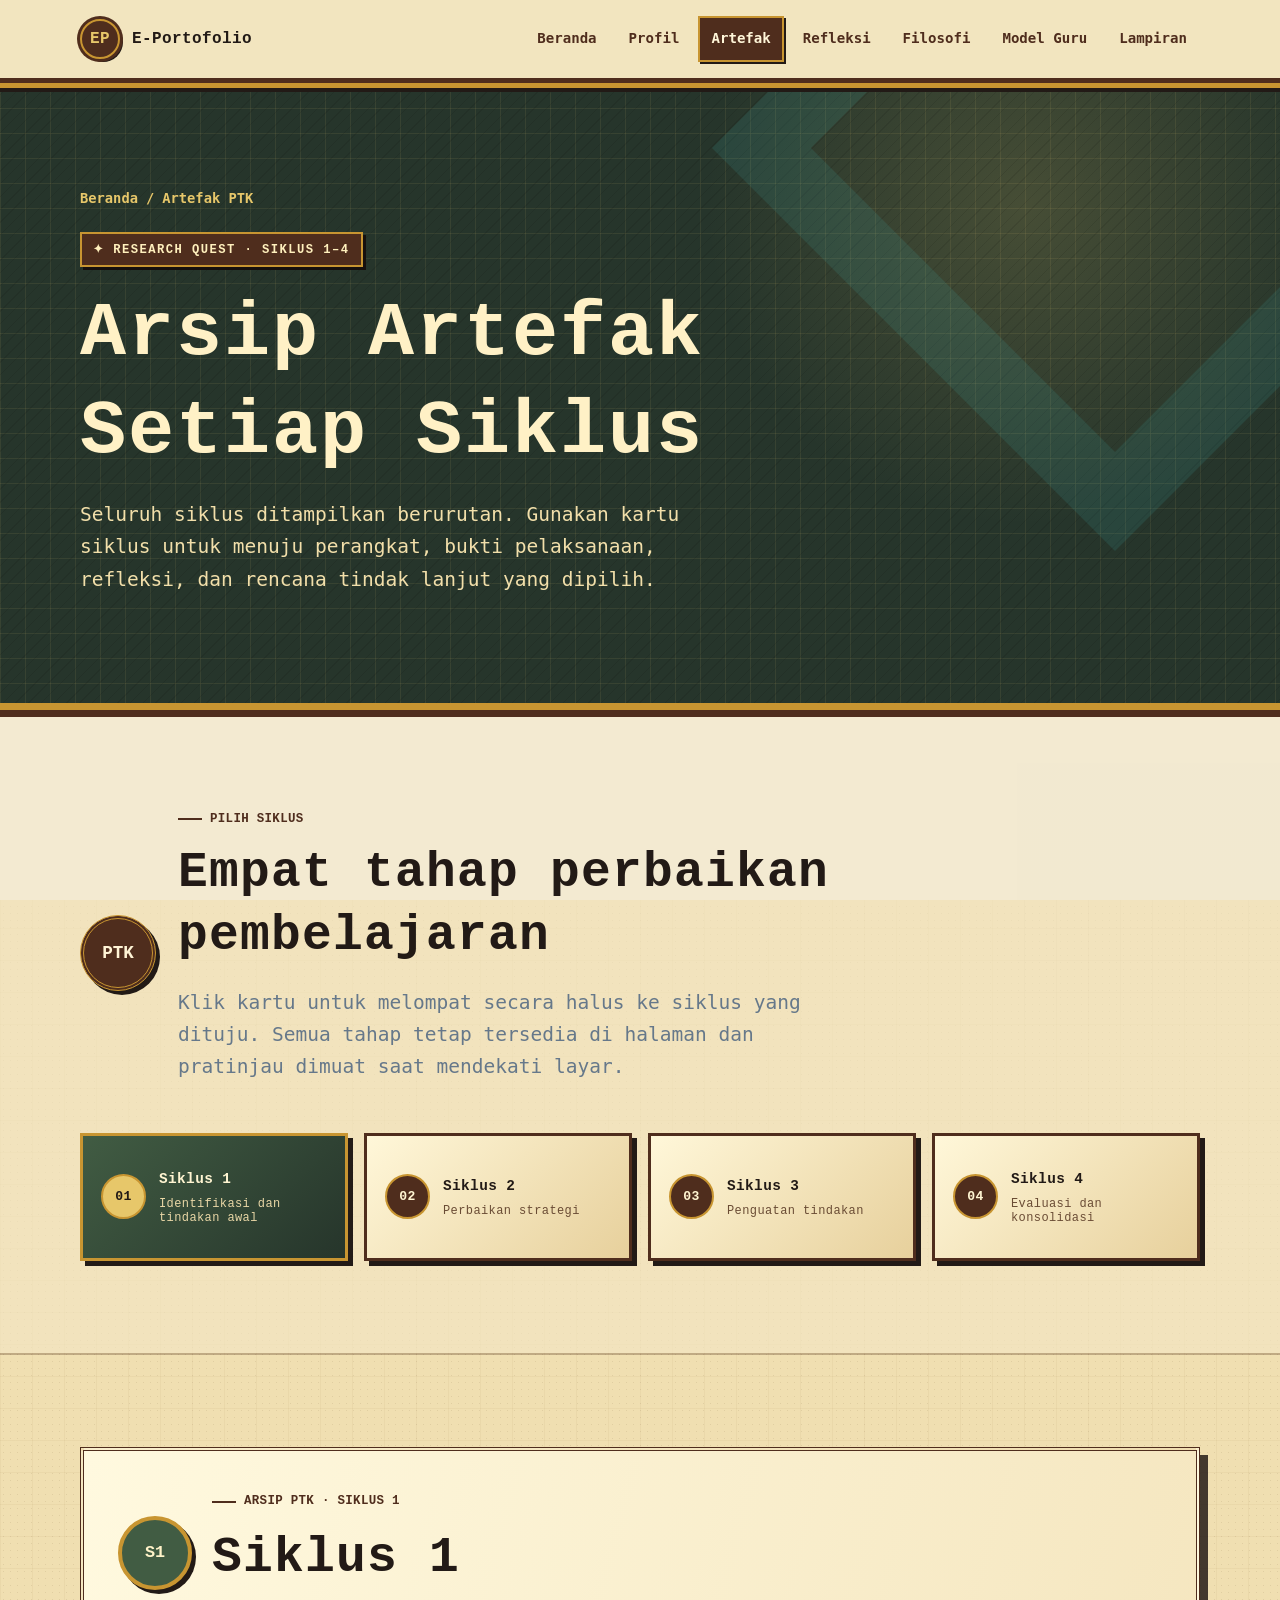
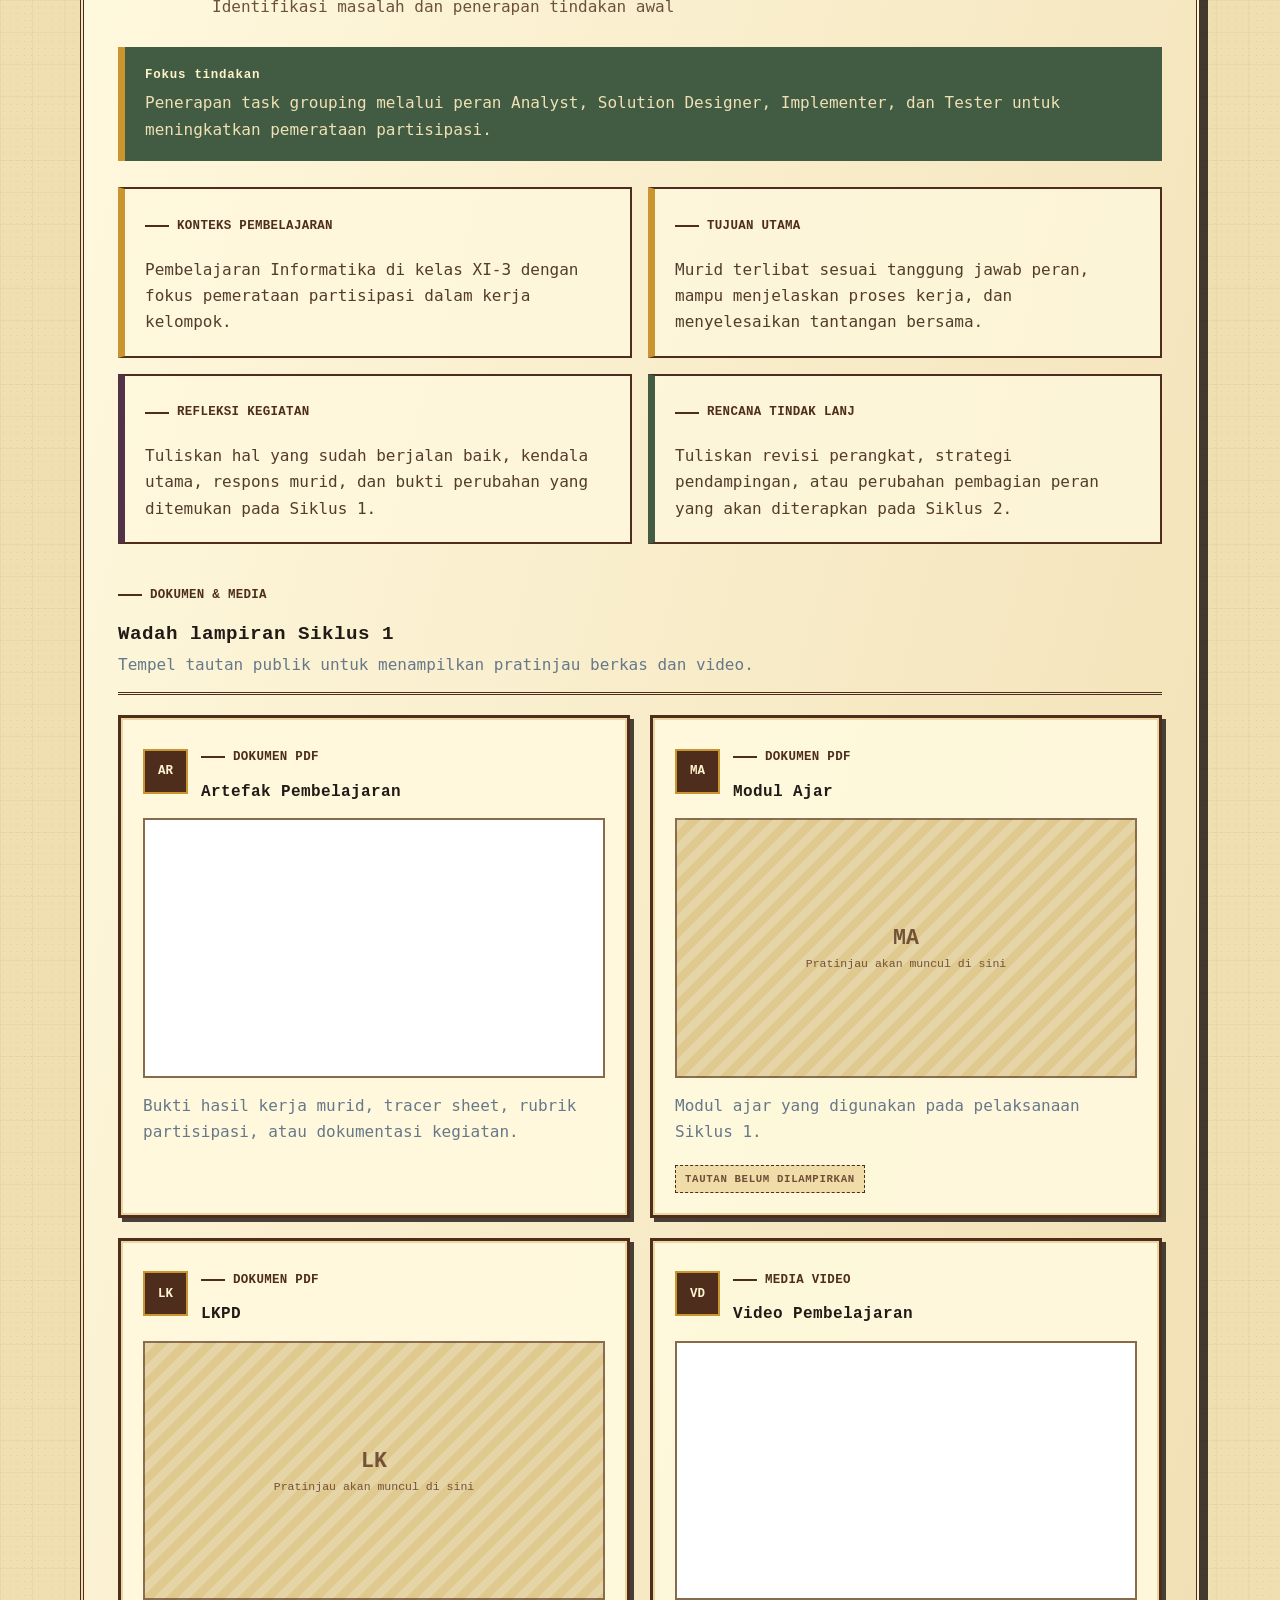
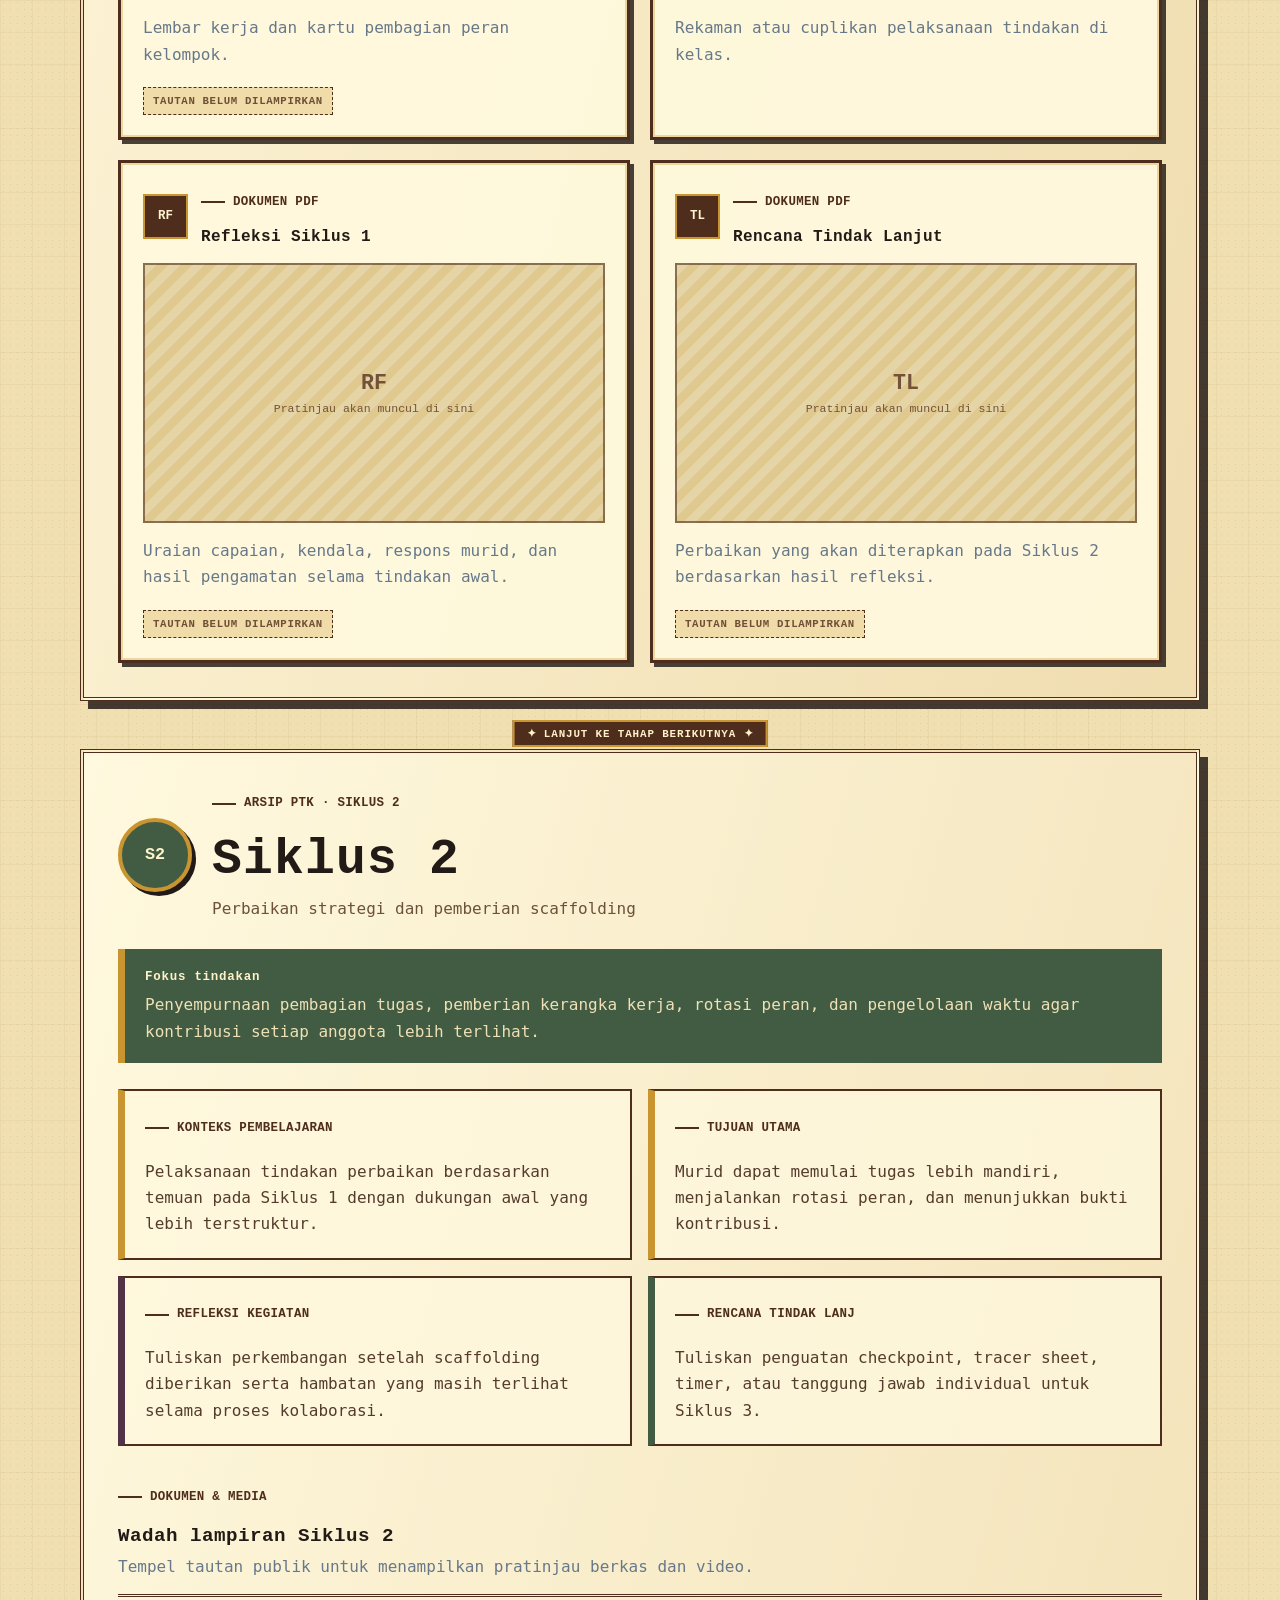
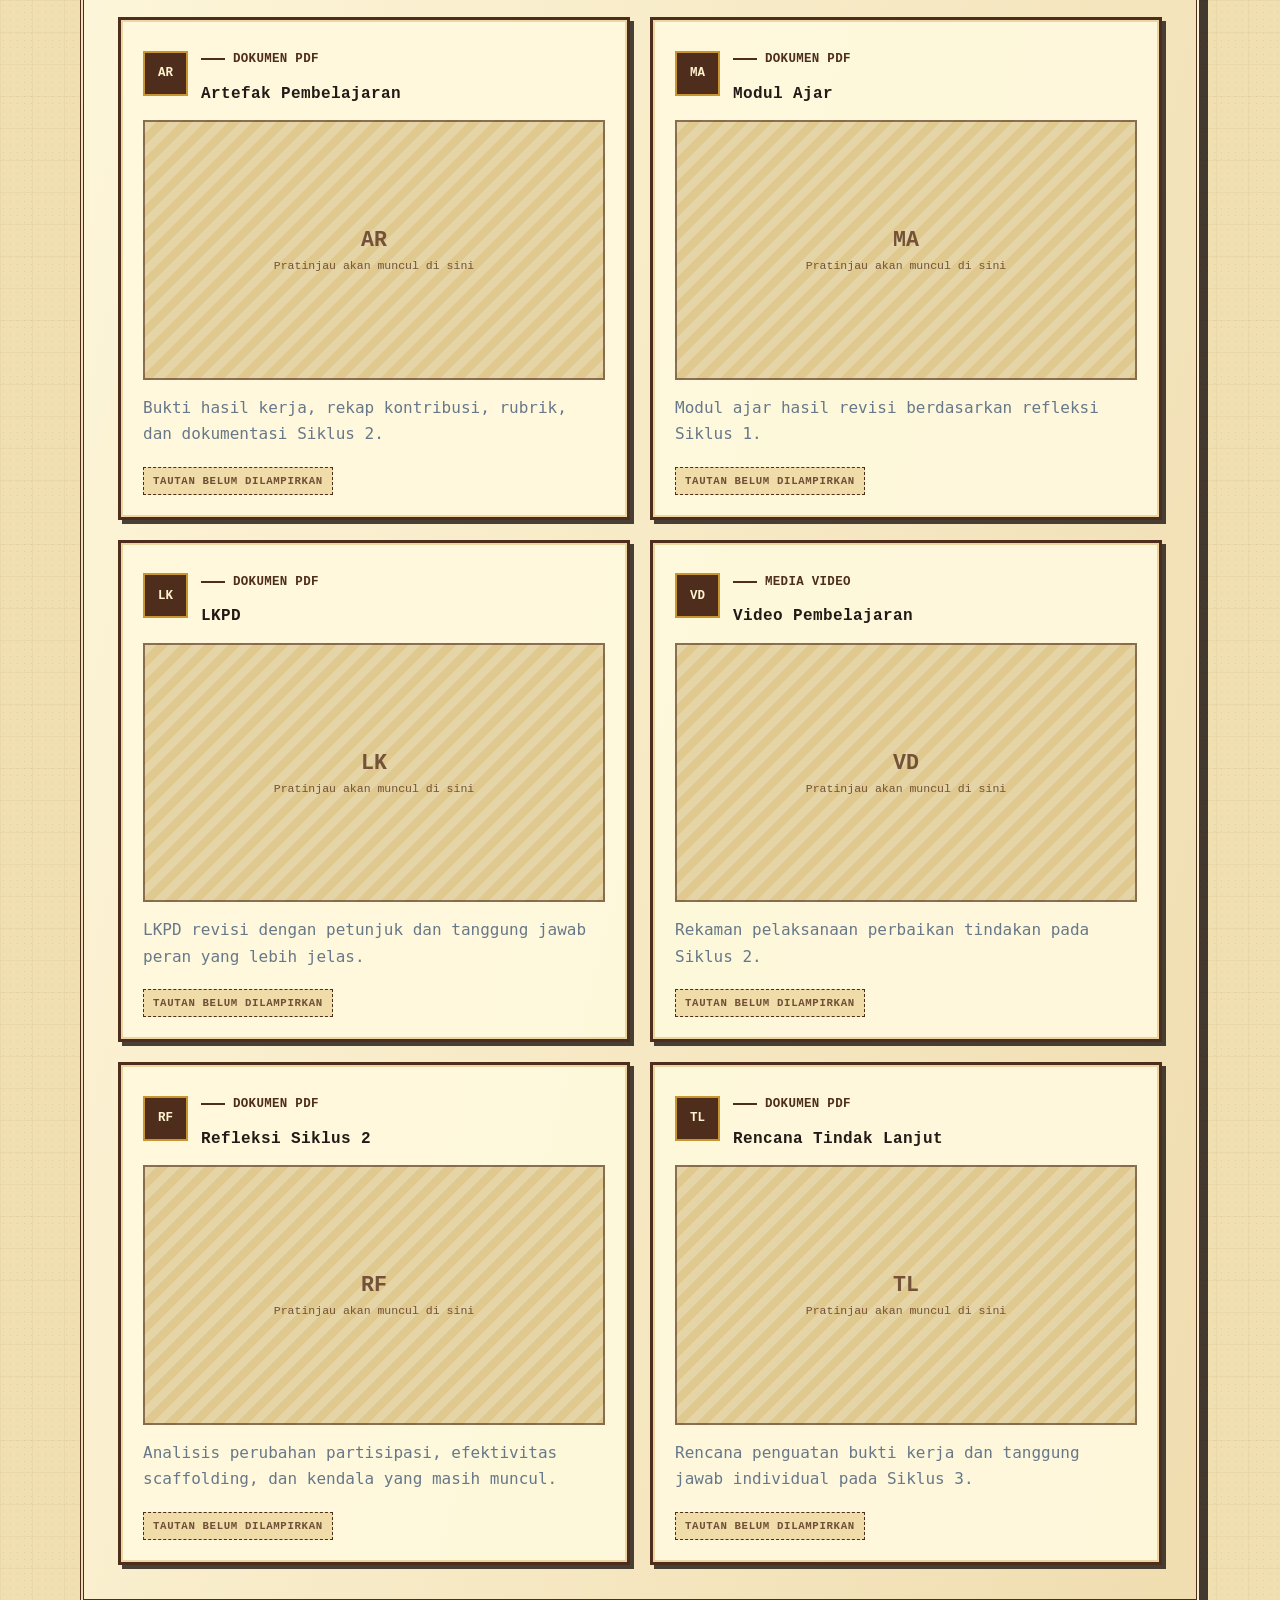
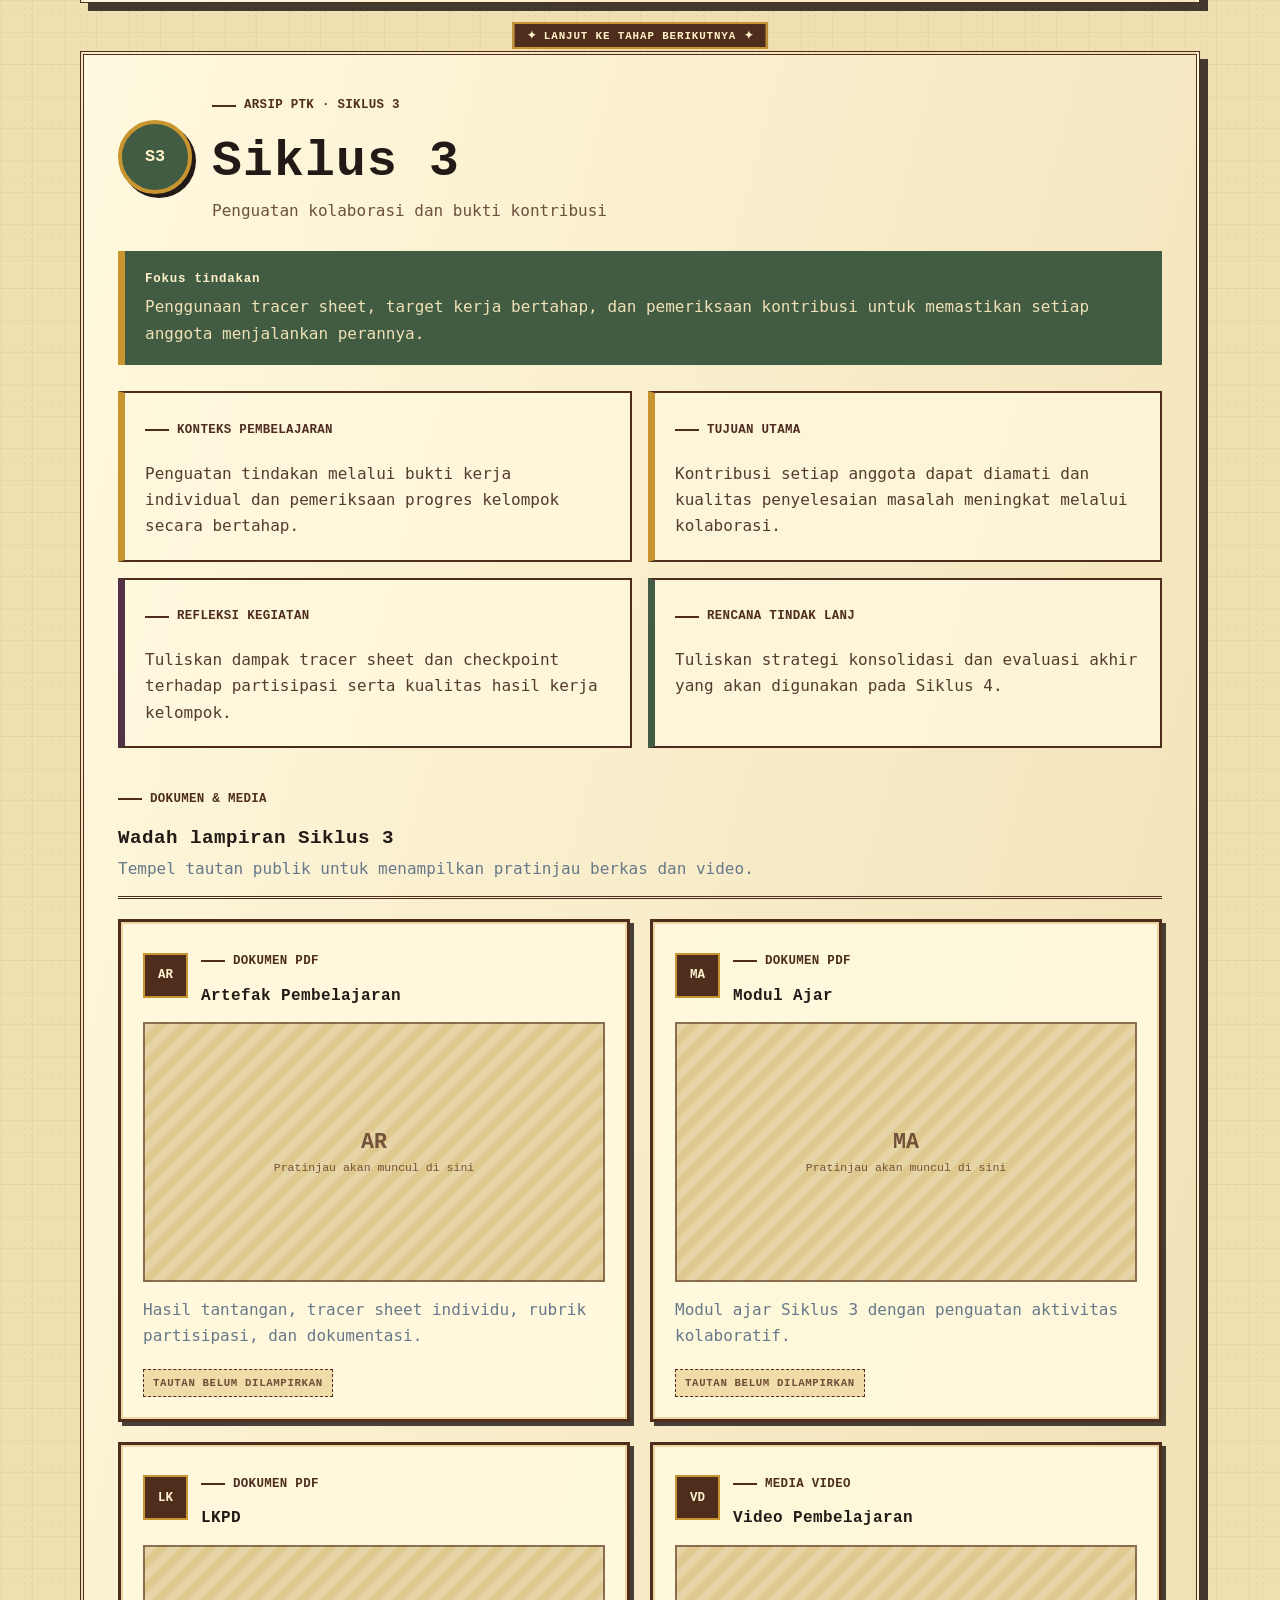
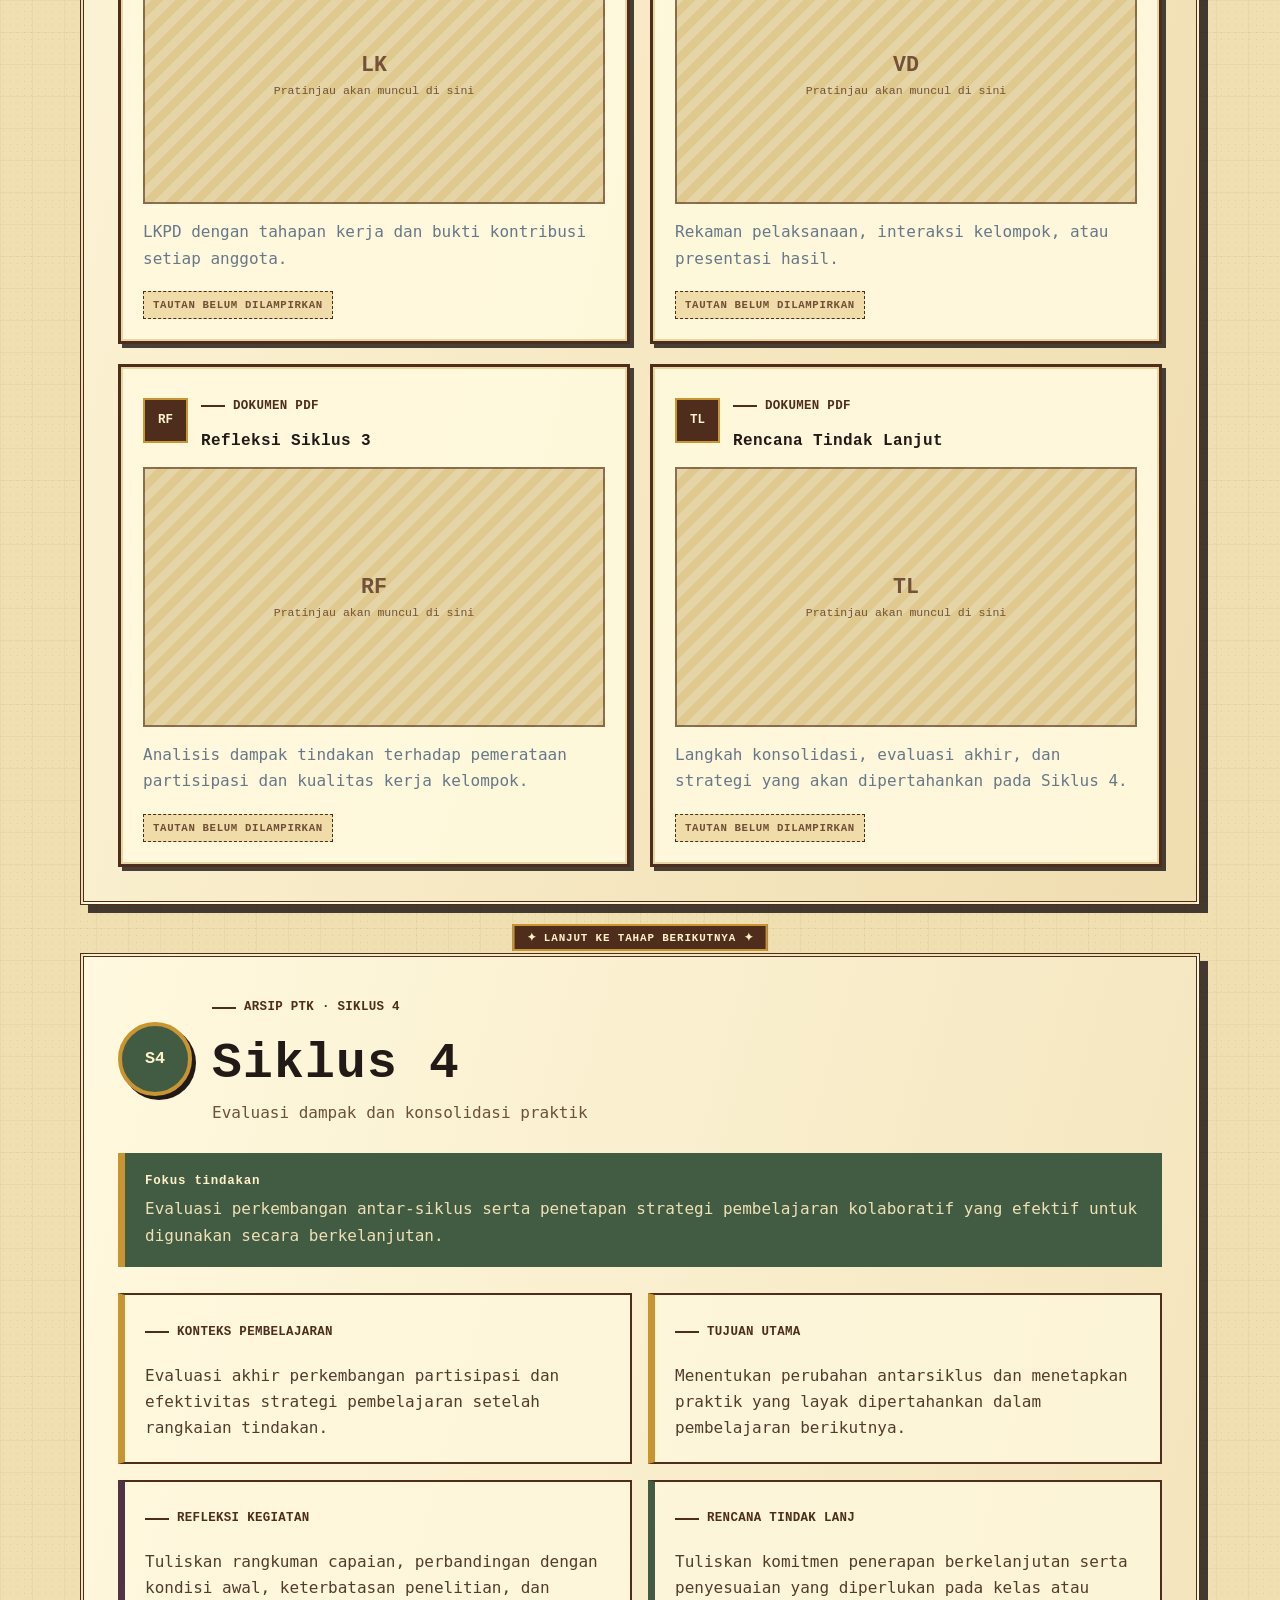
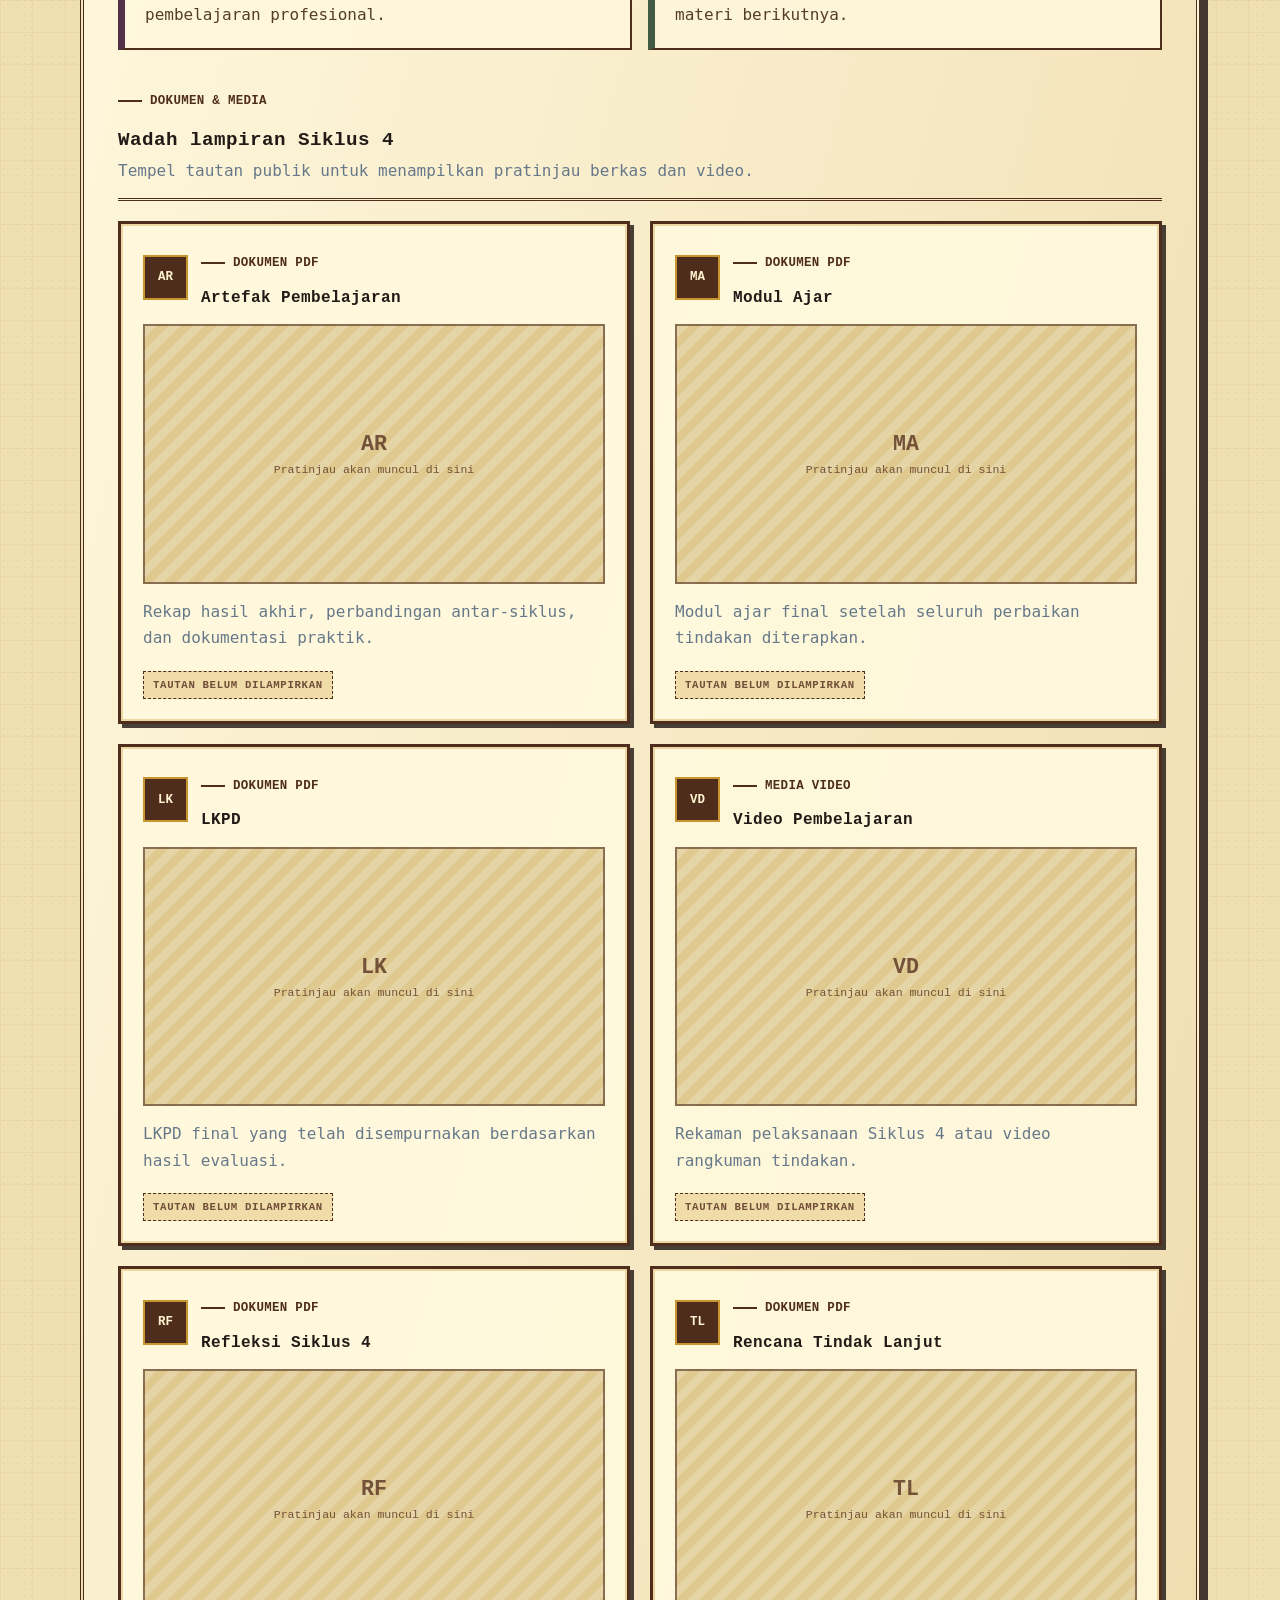
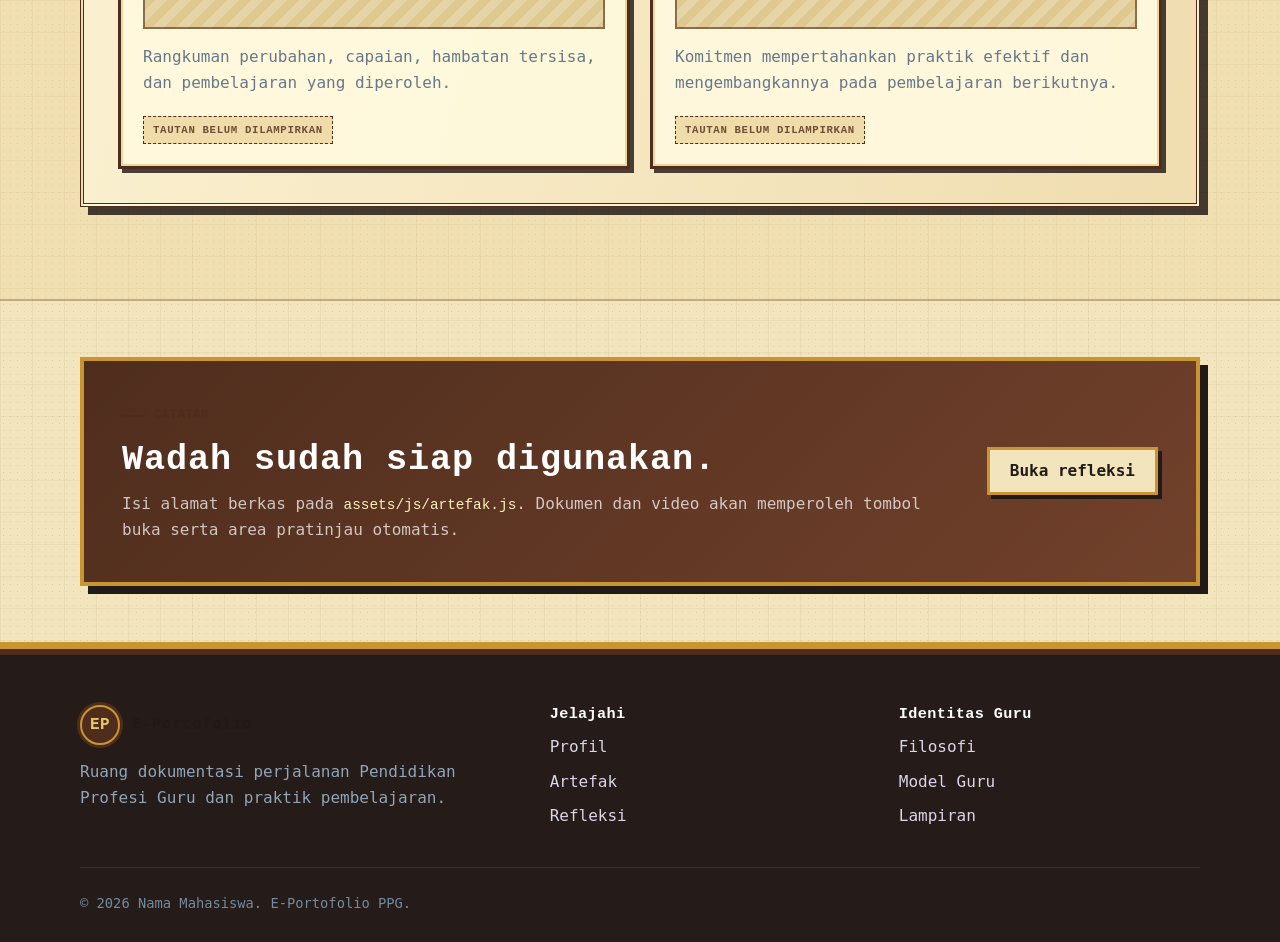
==== artefak.html @ 3487b361 "Add files via upload" ====
<!doctype html>
<html lang="id">
<head>
  <meta charset="utf-8"><meta name="viewport" content="width=device-width, initial-scale=1"><meta name="description" content="Artefak PTK Siklus 1 sampai 4 dalam e-portofolio PPG."><title>Artefak PTK | E-Portofolio PPG</title>
  <link rel="stylesheet" href="assets/css/style.css"><script src="assets/js/app.js" defer></script><script src="assets/js/artefak.js" defer></script>
  <style>
    /* Khusus halaman Artefak: semua siklus tampil dan dapat dituju dari kartu pemilih. */
    #cycleContent { display: grid; gap: 48px; }
    #cycleContent .cycle-vault { scroll-margin-top: 110px; }
    #cycleContent .cycle-vault + .cycle-vault { position: relative; }
    #cycleContent .cycle-vault + .cycle-vault::before {
      content: "✦ LANJUT KE TAHAP BERIKUTNYA ✦";
      position: absolute;
      top: -33px;
      left: 50%;
      transform: translateX(-50%);
      padding: 5px 12px;
      color: #fff1c8;
      background: var(--rpg-leather);
      border: 2px solid var(--rpg-gold);
      white-space: nowrap;
      font: 700 .68rem Consolas, monospace;
      letter-spacing: .08em;
    }
  </style>
</head>
<body class="retro-page rpg-page">
  <a class="skip-link" href="#main">Lewati ke konten</a><div class="page-transition entering" aria-hidden="true"><div class="transition-mark">✦</div></div>
  <header class="site-header"><nav class="container nav-wrap" aria-label="Navigasi utama"><a class="brand" href="index.html"><span class="brand-mark">EP</span><span>E-Portofolio</span></a><button class="menu-toggle" type="button" aria-label="Buka menu" aria-expanded="false"><span></span><span></span><span></span></button><ul class="nav-links"><li><a href="index.html">Beranda</a></li><li><a href="profil.html">Profil</a></li><li><a class="active" href="artefak.html">Artefak</a></li><li><a href="refleksi.html">Refleksi</a></li><li><a href="filosofi.html">Filosofi</a></li><li><a href="model-guru.html">Model Guru</a></li><li><a href="lampiran.html">Lampiran</a></li></ul></nav></header>
  <main id="main">
    <section class="page-hero rpg-hero"><div class="container" data-reveal><div class="breadcrumbs"><a href="index.html">Beranda</a><span>/</span><span>Artefak PTK</span></div><span class="quest-label">✦ RESEARCH QUEST · SIKLUS 1–4</span><h1>Arsip Artefak<br>Setiap Siklus</h1><p class="lead">Seluruh siklus ditampilkan berurutan. Gunakan kartu siklus untuk menuju perangkat, bukti pelaksanaan, refleksi, dan rencana tindak lanjut yang dipilih.</p></div></section>
    <section class="section artifact-query"><div class="container">
      <div class="journal-intro" data-reveal><div class="journal-seal">PTK</div><div><span class="eyebrow">Pilih Siklus</span><h2>Empat tahap perbaikan pembelajaran</h2><p class="lead">Klik kartu untuk melompat secara halus ke siklus yang dituju. Semua tahap tetap tersedia di halaman dan pratinjau dimuat saat mendekati layar.</p></div></div>
      <div class="cycle-selector" id="cycleSelector" role="group" aria-label="Filter siklus PTK">
        <button class="cycle-query-card active" type="button" data-cycle="1" aria-pressed="true"><span>01</span><strong>Siklus 1</strong><small>Identifikasi dan tindakan awal</small></button>
        <button class="cycle-query-card" type="button" data-cycle="2" aria-pressed="false"><span>02</span><strong>Siklus 2</strong><small>Perbaikan strategi</small></button>
        <button class="cycle-query-card" type="button" data-cycle="3" aria-pressed="false"><span>03</span><strong>Siklus 3</strong><small>Penguatan tindakan</small></button>
        <button class="cycle-query-card" type="button" data-cycle="4" aria-pressed="false"><span>04</span><strong>Siklus 4</strong><small>Evaluasi dan konsolidasi</small></button>
      </div>
    </div></section>
    <section class="section cycle-content-section"><div class="container"><div id="cycleContent" aria-live="polite"></div></div></section>
    <section class="section-sm"><div class="container"><div class="cta rpg-cta" data-reveal><div><span class="eyebrow">CATATAN</span><h2>Wadah sudah siap digunakan.</h2><p>Isi alamat berkas pada <code>assets/js/artefak.js</code>. Dokumen dan video akan memperoleh tombol buka serta area pratinjau otomatis.</p></div><a class="btn btn-secondary" href="refleksi.html">Buka refleksi</a></div></div></section>
  </main>
  <footer class="site-footer"><div class="container"><div class="footer-grid"><div><a class="brand" href="index.html"><span class="brand-mark">EP</span><span>E-Portofolio</span></a><p>Ruang dokumentasi perjalanan Pendidikan Profesi Guru dan praktik pembelajaran.</p></div><div><h3>Jelajahi</h3><div class="footer-links"><a href="profil.html">Profil</a><a href="artefak.html">Artefak</a><a href="refleksi.html">Refleksi</a></div></div><div><h3>Identitas Guru</h3><div class="footer-links"><a href="filosofi.html">Filosofi</a><a href="model-guru.html">Model Guru</a><a href="lampiran.html">Lampiran</a></div></div></div><div class="copyright">© <span data-year></span> Nama Mahasiswa. E-Portofolio PPG.</div></div></footer>
</body></html>
---- assets/css/style.css ----
@font-face {
  font-family: "RetroBit";
  src: local("Press Start 2P"), local("Pixel Operator"), local("OCR A Extended"), local("Lucida Console"), local("Consolas");
  font-display: swap;
  font-style: normal;
  font-weight: 700 900;
}

:root {
  --navy: #102a43;
  --navy-2: #183b56;
  --blue: #2f6fed;
  --blue-soft: #eaf1ff;
  --sky: #72d4ef;
  --amber: #f5b642;
  --paper: #f7f9fc;
  --white: #ffffff;
  --ink: #16324f;
  --muted: #66788a;
  --line: #dce5ef;
  --success: #2c9b78;
  --shadow: 0 20px 60px rgba(16, 42, 67, .12);
  --shadow-sm: 0 10px 30px rgba(16, 42, 67, .09);
  --radius: 22px;
  --container: min(1120px, calc(100% - 40px));
}

* { box-sizing: border-box; }
html { scroll-behavior: smooth; }
body {
  margin: 0;
  color: var(--ink);
  background: var(--paper);
  font-family: Consolas, "Lucida Console", "DejaVu Sans Mono", monospace;
  line-height: 1.65;
  overflow-x: hidden;
}

body::before {
  content: "";
  position: fixed;
  inset: 0;
  pointer-events: none;
  z-index: -2;
  background:
    radial-gradient(circle at 10% 10%, rgba(114, 212, 239, .13), transparent 28%),
    radial-gradient(circle at 90% 20%, rgba(245, 182, 66, .10), transparent 28%),
    linear-gradient(180deg, #fbfdff 0%, #f4f7fb 100%);
}

img { display: block; max-width: 100%; }
a { color: inherit; text-decoration: none; }
button, input, textarea { font: inherit; }
button { cursor: pointer; }

.skip-link {
  position: fixed;
  left: 16px;
  top: -80px;
  z-index: 9999;
  padding: 10px 16px;
  color: white;
  background: var(--navy);
  border-radius: 10px;
  transition: top .2s ease;
}
.skip-link:focus { top: 16px; }

.container { width: var(--container); margin-inline: auto; }
.section { padding: 92px 0; }
.section-sm { padding: 56px 0; }
.section-heading { max-width: 690px; margin-bottom: 36px; }
.section-heading.center { margin-inline: auto; text-align: center; }
.eyebrow {
  display: inline-flex;
  align-items: center;
  gap: 8px;
  margin-bottom: 12px;
  color: var(--blue);
  font-size: .78rem;
  font-weight: 800;
  letter-spacing: .13em;
  text-transform: uppercase;
}
.eyebrow::before { content: ""; width: 24px; height: 2px; background: currentColor; }
h1, h2, h3, p { margin-top: 0; }
h1, h2, h3 { font-family: "RetroBit", "Lucida Console", Consolas, monospace; line-height: 1.28; letter-spacing: .01em; }
h1 { font-size: clamp(2.55rem, 7vw, 5.7rem); margin-bottom: 24px; }
h2 { font-size: clamp(1.85rem, 4vw, 3.1rem); margin-bottom: 18px; }
h3 { font-size: 1.2rem; margin-bottom: 10px; }
.lead { color: var(--muted); font-size: clamp(1.02rem, 2vw, 1.22rem); max-width: 680px; }
.muted { color: var(--muted); }

/* Navigation */
.site-header {
  position: sticky;
  top: 0;
  z-index: 1000;
  border-bottom: 1px solid transparent;
  transition: background .25s ease, border-color .25s ease, box-shadow .25s ease;
}
.site-header.scrolled {
  background: rgba(255, 255, 255, .88);
  border-color: rgba(220, 229, 239, .9);
  box-shadow: 0 8px 28px rgba(16, 42, 67, .07);
  backdrop-filter: blur(16px);
}
.nav-wrap { min-height: 74px; display: flex; align-items: center; justify-content: space-between; gap: 24px; }
.brand { display: flex; align-items: center; gap: 12px; font-weight: 850; letter-spacing: -.02em; }
.brand-mark {
  width: 40px;
  height: 40px;
  display: grid;
  place-items: center;
  color: white;
  background: linear-gradient(145deg, var(--blue), var(--navy));
  border-radius: 13px 13px 13px 4px;
  box-shadow: 0 8px 18px rgba(47, 111, 237, .25);
}
.nav-links { display: flex; align-items: center; gap: 6px; margin: 0; padding: 0; list-style: none; }
.nav-links a { display: block; padding: 9px 11px; color: #53687c; font-size: .88rem; font-weight: 700; border-radius: 10px; }
.nav-links a:hover, .nav-links a.active { color: var(--blue); background: var(--blue-soft); }
.menu-toggle { display: none; width: 44px; height: 44px; border: 0; color: var(--ink); background: white; border-radius: 12px; box-shadow: var(--shadow-sm); }
.menu-toggle span { display: block; width: 20px; height: 2px; margin: 4px auto; background: currentColor; transition: .2s; }

/* Buttons */
.actions { display: flex; flex-wrap: wrap; gap: 12px; margin-top: 28px; }
.btn {
  display: inline-flex;
  align-items: center;
  justify-content: center;
  gap: 10px;
  min-height: 48px;
  padding: 0 20px;
  border: 1px solid transparent;
  border-radius: 14px;
  font-weight: 800;
  transition: transform .2s ease, box-shadow .2s ease, background .2s ease;
}
.btn:hover { transform: translateY(-2px); }
.btn-primary { color: white; background: var(--blue); box-shadow: 0 12px 24px rgba(47, 111, 237, .22); }
.btn-primary:hover { background: #245fd1; }
.btn-secondary { color: var(--navy); background: white; border-color: var(--line); }
.btn-small { min-height: 40px; padding-inline: 15px; border-radius: 11px; font-size: .9rem; }

/* Hero */
.hero { min-height: calc(100vh - 74px); display: grid; align-items: center; padding: 70px 0 80px; }
.hero-grid { display: grid; grid-template-columns: 1.15fr .85fr; align-items: center; gap: 70px; }
.hero h1 span { color: var(--blue); }
.hero-kicker { display: inline-flex; align-items: center; gap: 8px; padding: 8px 12px; margin-bottom: 20px; color: var(--blue); background: var(--blue-soft); border: 1px solid #d5e3ff; border-radius: 999px; font-size: .82rem; font-weight: 800; }
.status-dot { width: 8px; height: 8px; background: var(--success); border-radius: 50%; box-shadow: 0 0 0 5px rgba(44, 155, 120, .12); }
.hero-visual { position: relative; min-height: 480px; }
.portrait-card {
  position: absolute;
  inset: 20px 24px 28px 44px;
  overflow: hidden;
  color: white;
  background: linear-gradient(155deg, #2f6fed 0%, #173d73 62%, #102a43 100%);
  border: 1px solid rgba(255, 255, 255, .15);
  border-radius: 34px;
  box-shadow: var(--shadow);
}
.portrait-card::before, .portrait-card::after { content: ""; position: absolute; border-radius: 50%; }
.portrait-card::before { width: 290px; height: 290px; top: -90px; right: -90px; background: rgba(114, 212, 239, .22); }
.portrait-card::after { width: 220px; height: 220px; left: -80px; bottom: -80px; background: rgba(245, 182, 66, .20); }
.portrait-placeholder { position: absolute; inset: 0; display: grid; place-items: center; }
.portrait-initials { width: 174px; height: 174px; display: grid; place-items: center; font-size: 4rem; font-weight: 900; border: 2px solid rgba(255, 255, 255, .35); border-radius: 50%; background: rgba(255, 255, 255, .12); backdrop-filter: blur(8px); }
.portrait-caption { position: absolute; left: 28px; right: 28px; bottom: 24px; z-index: 2; padding: 18px; background: rgba(9, 30, 51, .56); border: 1px solid rgba(255, 255, 255, .16); border-radius: 18px; backdrop-filter: blur(10px); }
.portrait-caption strong { display: block; font-size: 1.06rem; }
.portrait-caption span { color: rgba(255,255,255,.72); font-size: .9rem; }
.floating-note { position: absolute; z-index: 3; padding: 13px 16px; background: white; border-radius: 14px; box-shadow: var(--shadow-sm); font-size: .88rem; font-weight: 800; animation: float 4s ease-in-out infinite; }
.note-one { top: 0; right: 0; }
.note-two { left: 0; bottom: 0; animation-delay: -2s; }
@keyframes float { 50% { transform: translateY(-9px); } }

/* Page headers */
.page-hero { position: relative; overflow: hidden; padding: 92px 0 76px; color: white; background: linear-gradient(135deg, var(--navy) 0%, #204d87 64%, #2f6fed 100%); }
.page-hero::after { content: ""; position: absolute; width: 430px; height: 430px; right: -120px; top: -220px; border: 70px solid rgba(255,255,255,.06); border-radius: 50%; }
.page-hero .container { position: relative; z-index: 1; }
.page-hero h1 { max-width: 850px; font-size: clamp(2.5rem, 6vw, 4.8rem); margin-bottom: 18px; }
.page-hero .lead { color: rgba(255,255,255,.76); }
.breadcrumbs { display: flex; flex-wrap: wrap; gap: 8px; margin-bottom: 22px; color: rgba(255,255,255,.72); font-size: .86rem; font-weight: 700; }
.breadcrumbs a:hover { color: white; }

/* Cards and grids */
.grid-2 { display: grid; grid-template-columns: repeat(2, minmax(0,1fr)); gap: 24px; }
.grid-3 { display: grid; grid-template-columns: repeat(3, minmax(0,1fr)); gap: 24px; }
.grid-4 { display: grid; grid-template-columns: repeat(4, minmax(0,1fr)); gap: 20px; }
.card { padding: 26px; background: rgba(255,255,255,.88); border: 1px solid rgba(220,229,239,.9); border-radius: var(--radius); box-shadow: var(--shadow-sm); }
.card.hover-lift { transition: transform .25s ease, box-shadow .25s ease, border-color .25s ease; }
.card.hover-lift:hover { transform: translateY(-7px); border-color: #bfd2fa; box-shadow: var(--shadow); }
.icon-box { width: 50px; height: 50px; display: grid; place-items: center; margin-bottom: 18px; color: var(--blue); background: var(--blue-soft); border-radius: 15px; font-size: 1.3rem; font-weight: 900; }
.stats { display: grid; grid-template-columns: repeat(3, 1fr); gap: 16px; margin-top: 34px; }
.stat { padding: 18px; background: white; border: 1px solid var(--line); border-radius: 16px; }
.stat strong { display: block; color: var(--blue); font-size: 1.7rem; line-height: 1; }
.stat span { color: var(--muted); font-size: .82rem; }
.tag-list { display: flex; flex-wrap: wrap; gap: 8px; }
.tag { display: inline-flex; padding: 6px 10px; color: #315b8a; background: #eef4ff; border-radius: 999px; font-size: .78rem; font-weight: 750; }

/* Home */
.feature-number { color: var(--amber); font-size: .82rem; font-weight: 900; letter-spacing: .12em; }
.quote-panel { position: relative; overflow: hidden; padding: 48px; color: white; background: linear-gradient(135deg, var(--navy), #214f8a); border-radius: 30px; box-shadow: var(--shadow); }
.quote-panel blockquote { max-width: 800px; margin: 0; font-size: clamp(1.35rem, 3vw, 2.15rem); font-weight: 750; line-height: 1.35; }
.quote-panel p { margin: 18px 0 0; color: rgba(255,255,255,.68); }

/* Profile */
.profile-layout { display: grid; grid-template-columns: .72fr 1.28fr; gap: 36px; align-items: start; }
.profile-photo { min-height: 440px; display: grid; place-items: center; color: white; background: linear-gradient(145deg, var(--blue), var(--navy)); border-radius: 28px; box-shadow: var(--shadow); }
.profile-photo span { width: 160px; height: 160px; display: grid; place-items: center; border: 2px solid rgba(255,255,255,.4); border-radius: 50%; font-size: 3.8rem; font-weight: 900; }
.info-list { display: grid; gap: 0; margin: 0; }
.info-row { display: grid; grid-template-columns: 155px 1fr; gap: 18px; padding: 15px 0; border-bottom: 1px solid var(--line); }
.info-row dt { color: var(--muted); font-weight: 700; }
.info-row dd { margin: 0; font-weight: 750; }
.skill { margin-bottom: 18px; }
.skill-head { display: flex; justify-content: space-between; margin-bottom: 7px; font-size: .9rem; font-weight: 750; }
.skill-bar { height: 9px; overflow: hidden; background: #e8eef5; border-radius: 20px; }
.skill-bar span { display: block; width: var(--level); height: 100%; background: linear-gradient(90deg, var(--blue), var(--sky)); border-radius: inherit; transform-origin: left; }

/* Timeline */
.timeline { position: relative; max-width: 840px; margin-inline: auto; }
.timeline::before { content: ""; position: absolute; left: 18px; top: 8px; bottom: 8px; width: 2px; background: var(--line); }
.timeline-item { position: relative; padding-left: 58px; margin-bottom: 28px; }
.timeline-dot { position: absolute; left: 7px; top: 18px; width: 24px; height: 24px; background: white; border: 6px solid var(--blue); border-radius: 50%; box-shadow: 0 0 0 5px var(--blue-soft); }
.timeline-meta { color: var(--blue); font-size: .82rem; font-weight: 850; text-transform: uppercase; letter-spacing: .08em; }
.role-grid { display: grid; grid-template-columns: repeat(4,1fr); gap: 16px; margin-top: 22px; }
.role { padding: 16px; background: #f3f7ff; border-radius: 14px; font-size: .9rem; }

/* Artifacts */
.filter-bar { display: flex; flex-wrap: wrap; gap: 9px; margin-bottom: 28px; }
.filter-btn { padding: 9px 15px; color: var(--muted); background: white; border: 1px solid var(--line); border-radius: 999px; font-weight: 750; }
.filter-btn:hover, .filter-btn.active { color: white; background: var(--blue); border-color: var(--blue); }
.artifact-card { display: flex; flex-direction: column; }
.artifact-cover { position: relative; min-height: 170px; display: grid; place-items: center; margin: -26px -26px 22px; overflow: hidden; color: white; background: linear-gradient(145deg, #2f6fed, #102a43); border-radius: var(--radius) var(--radius) 0 0; }
.artifact-cover::after { content: ""; position: absolute; width: 120px; height: 120px; right: -32px; bottom: -45px; border: 28px solid rgba(255,255,255,.10); border-radius: 50%; }
.artifact-cover span { font-size: 2.1rem; font-weight: 900; opacity: .9; }
.artifact-card .actions { margin-top: auto; padding-top: 16px; }
.artifact-card.is-hidden { display: none; }

/* Reflection */
.reflection-block { padding: 32px; border-left: 5px solid var(--blue); }
.reflection-number { display: block; margin-bottom: 12px; color: var(--blue); font-size: 2rem; font-weight: 900; }
.growth-map { display: grid; grid-template-columns: repeat(3,1fr); gap: 18px; }
.growth-step { position: relative; padding: 24px; background: white; border: 1px solid var(--line); border-radius: 18px; }
.growth-step:not(:last-child)::after { content: "→"; position: absolute; right: -16px; top: 50%; z-index: 2; width: 32px; height: 32px; display: grid; place-items: center; color: var(--blue); background: white; border: 1px solid var(--line); border-radius: 50%; transform: translateY(-50%); }

/* Semester reflection selector — retro pixel edition */
.retro-page {
  --retro-ink: #17162f;
  --retro-purple: #5b3fc0;
  --retro-cyan: #43d9d2;
  --retro-pink: #ff6fae;
  --retro-yellow: #ffd166;
  background-color: #f6f1df;
  background-image:
    linear-gradient(rgba(23,22,47,.045) 1px, transparent 1px),
    linear-gradient(90deg, rgba(23,22,47,.045) 1px, transparent 1px);
  background-size: 18px 18px;
}
.retro-page h1, .retro-page h2, .retro-page h3, .retro-page .brand,
.retro-page .feature-number, .retro-page .eyebrow, .retro-page button {
  font-family: "RetroBit", "Lucida Console", Consolas, monospace;
}
.retro-page .page-hero {
  background: var(--retro-ink);
  border-bottom: 8px solid var(--retro-cyan);
  box-shadow: 0 8px 0 var(--retro-pink);
}
.retro-page .page-hero::before {
  content: "";
  position: absolute;
  inset: 0;
  background: repeating-linear-gradient(0deg, transparent 0 5px, rgba(255,255,255,.035) 5px 6px);
  pointer-events: none;
}
.retro-page .page-hero::after { border-radius: 0; border-color: rgba(67,217,210,.1); transform: rotate(45deg); }
.retro-page .brand-mark, .retro-page .btn, .retro-page .cta { border-radius: 2px; }
.retro-page .brand-mark { color: var(--retro-ink); background: var(--retro-yellow); border: 2px solid var(--retro-ink); box-shadow: 4px 4px 0 var(--retro-pink); }
.retro-page .btn { border: 3px solid var(--retro-ink); box-shadow: 5px 5px 0 var(--retro-ink); }
.retro-page .btn:hover { transform: translate(3px,3px); box-shadow: 2px 2px 0 var(--retro-ink); }
.retro-page .cta { background: var(--retro-purple); border: 4px solid var(--retro-ink); box-shadow: 8px 8px 0 var(--retro-cyan); }
.retro-page .site-header.scrolled { background: rgba(246,241,223,.94); border-bottom: 3px solid var(--retro-ink); box-shadow: 0 5px 0 var(--retro-yellow); }
.retro-page .site-header { background: rgba(246,241,223,.96); border-bottom: 3px solid var(--retro-ink); }
.retro-page .nav-wrap { min-height: 78px; }
.retro-page .nav-links a { color: var(--retro-ink); border: 2px solid transparent; border-radius: 2px; }
.retro-page .nav-links a:hover, .retro-page .nav-links a.active { color: var(--retro-ink); background: var(--retro-yellow); border-color: var(--retro-ink); box-shadow: 3px 3px 0 var(--retro-pink); }
.retro-page .menu-toggle { color: var(--retro-ink); border: 3px solid var(--retro-ink); border-radius: 2px; box-shadow: 4px 4px 0 var(--retro-cyan); }
.retro-page .hero { position: relative; color: white; background-color: var(--retro-ink); background-image: linear-gradient(rgba(67,217,210,.08) 1px,transparent 1px),linear-gradient(90deg,rgba(67,217,210,.08) 1px,transparent 1px); background-size: 24px 24px; border-bottom: 8px solid var(--retro-cyan); box-shadow: 0 8px 0 var(--retro-pink); }
.retro-page .hero::after { content: ""; position: absolute; inset: 0; background: repeating-linear-gradient(0deg,transparent 0 5px,rgba(255,255,255,.025) 5px 6px); pointer-events: none; }
.retro-page .hero .container { position: relative; z-index: 1; }
.retro-page .hero .lead, .retro-page .hero .stat span { color: rgba(255,255,255,.72); }
.retro-page .hero-kicker { color: var(--retro-ink); background: var(--retro-yellow); border: 3px solid var(--retro-ink); border-radius: 2px; box-shadow: 4px 4px 0 var(--retro-pink); }
.retro-page .portrait-card, .retro-page .portrait-caption, .retro-page .floating-note { border-radius: 2px; border: 4px solid var(--retro-ink); box-shadow: 8px 8px 0 var(--retro-cyan); }
.retro-page .portrait-card { background: linear-gradient(135deg,var(--retro-purple),var(--retro-ink)); }
.retro-page .portrait-initials { border-radius: 2px; border: 4px solid var(--retro-yellow); }
.retro-page .stat { color: var(--retro-ink); background: #fffdf5; border: 3px solid var(--retro-ink); border-radius: 2px; box-shadow: 4px 4px 0 var(--retro-pink); }
.retro-page .icon-box, .retro-page .tag, .retro-page .role { border-radius: 2px; border: 2px solid var(--retro-ink); }
.retro-page .icon-box { color: var(--retro-ink); background: var(--retro-cyan); box-shadow: 3px 3px 0 var(--retro-ink); }
.retro-page .tag { color: var(--retro-ink); background: var(--retro-yellow); }
.retro-page main > .section[style*="background"] { background: #e8e1c7 !important; border-block: 3px solid var(--retro-ink); }
.retro-page .quote-panel { border: 4px solid var(--retro-ink); border-radius: 2px; background: var(--retro-purple); box-shadow: 8px 8px 0 var(--retro-cyan); }
.retro-page .profile-photo { border: 4px solid var(--retro-ink); border-radius: 2px; background: var(--retro-purple); box-shadow: 8px 8px 0 var(--retro-pink); }
.retro-page .profile-photo span { border-radius: 2px; border: 4px solid var(--retro-yellow); }
.retro-page .timeline::before { width: 4px; background: var(--retro-ink); }
.retro-page .timeline-dot { border-radius: 2px; border-color: var(--retro-purple); box-shadow: 4px 4px 0 var(--retro-cyan); }
.retro-page .artifact-cover, .retro-page .certificate-card, .retro-page .certificate-paper, .retro-page .gallery-item, .retro-page .lightbox img, .retro-page .contact-item, .retro-page input, .retro-page textarea { border-radius: 2px; }
.retro-page .artifact-cover { border-bottom: 4px solid var(--retro-ink); }
.retro-page .gallery-item { border: 4px solid var(--retro-ink); box-shadow: 7px 7px 0 var(--retro-purple); }
.retro-page .filter-btn { color: var(--retro-ink); background: #fffdf5; border: 3px solid var(--retro-ink); border-radius: 2px; box-shadow: 3px 3px 0 var(--retro-ink); }
.retro-page .filter-btn:hover, .retro-page .filter-btn.active { color: white; background: var(--retro-purple); border-color: var(--retro-ink); }
.retro-page .site-footer { color: #d9d6e8; background: var(--retro-ink); border-top: 8px solid var(--retro-cyan); box-shadow: inset 0 8px 0 var(--retro-pink); }
.retro-page .card { border: 3px solid var(--retro-ink); border-radius: 4px; box-shadow: 7px 7px 0 var(--retro-ink); }
.retro-page .eyebrow { color: var(--retro-purple); }
.retro-page .course-picker-heading { margin-bottom: 22px; }
.course-filter-grid { display: grid; grid-template-columns: repeat(3,minmax(0,1fr)); gap: 18px; margin-bottom: 32px; }
.course-filter-card {
  position: relative;
  min-height: 150px;
  padding: 20px;
  color: var(--retro-ink);
  background: #fffdf5;
  border: 3px solid var(--retro-ink);
  border-radius: 3px;
  box-shadow: 7px 7px 0 var(--retro-ink);
  text-align: left;
  transition: transform .14s steps(2,end), box-shadow .14s steps(2,end), background .14s steps(2,end);
}
.course-filter-card::after {
  content: "";
  position: absolute;
  right: 12px;
  top: 12px;
  width: 12px;
  height: 12px;
  background: var(--retro-pink);
  box-shadow: -12px 12px 0 var(--retro-yellow), 0 24px 0 var(--retro-cyan);
}
.course-filter-card:hover { transform: translate(3px,3px); box-shadow: 4px 4px 0 var(--retro-ink); background: #fff8d8; }
.course-filter-card.active, .course-filter-card[aria-pressed="true"] { color: white; background: var(--retro-purple); box-shadow: 7px 7px 0 var(--retro-cyan); }
.course-filter-card:focus-visible { outline: 4px solid var(--retro-yellow); outline-offset: 5px; }
.course-filter-card .course-mini-code { display: inline-block; margin-bottom: 24px; padding: 5px 8px; color: var(--retro-ink); background: var(--retro-yellow); border: 2px solid var(--retro-ink); font-size: .75rem; font-weight: 900; }
.course-filter-card strong { display: block; max-width: 85%; font-size: .95rem; line-height: 1.3; }
.course-filter-card small { display: block; margin-top: 8px; color: #655f73; font-family: Inter,ui-sans-serif,system-ui,sans-serif; }
.course-filter-card.active small { color: rgba(255,255,255,.78); }
.filter-status { width: fit-content; margin: 0 0 28px auto; padding: 8px 12px; color: var(--retro-ink); background: var(--retro-cyan); border: 2px solid var(--retro-ink); box-shadow: 4px 4px 0 var(--retro-ink); font-family: "Courier New",monospace; font-size: .8rem; font-weight: 900; }
.reflection-course { animation: courseIn .34s steps(5,end); scroll-margin-top: 100px; }
.reflection-course[hidden] { display: none !important; }
@keyframes courseIn { from { opacity: 0; transform: translateY(18px); clip-path: inset(0 0 100% 0); } to { opacity: 1; transform: none; clip-path: inset(0); } }
.course-heading { display: grid; grid-template-columns: auto 1fr; gap: 20px; align-items: center; margin-bottom: 26px; }
.course-code { width: 74px; height: 74px; display: grid; place-items: center; color: var(--retro-ink); background: var(--retro-yellow); border: 4px solid var(--retro-ink); border-radius: 2px; box-shadow: 6px 6px 0 var(--retro-pink); font-family: "Courier New",monospace; font-size: 1.05rem; font-weight: 900; }
.course-heading h2 { margin-bottom: 6px; }
.four-c-grid { display: grid; grid-template-columns: repeat(2,minmax(0,1fr)); gap: 20px; }
.four-c-card { position: relative; overflow: hidden; }
.four-c-card::before { content: attr(data-letter); position: absolute; right: 15px; top: -18px; color: rgba(91,63,192,.08); font-family: "Courier New",monospace; font-size: 6rem; font-weight: 950; line-height: 1; }
.four-c-card > * { position: relative; z-index: 1; }
.retro-page .four-c-card:nth-child(1) { border-top-color: var(--retro-pink); }
.retro-page .four-c-card:nth-child(2) { border-top-color: var(--retro-cyan); }
.retro-page .four-c-card:nth-child(3) { border-top-color: var(--retro-yellow); }
.retro-page .four-c-card:nth-child(4) { border-top-color: var(--retro-purple); }
.reflection-note { margin-top: 28px; padding: 20px 22px; color: var(--retro-ink); background: #fff8d8; border: 3px dashed var(--retro-purple); border-radius: 2px; }
.selector-help { margin-bottom: 24px; color: var(--muted); font-size: .88rem; }

/* Gallery */
.gallery { columns: 3 280px; column-gap: 20px; }
.gallery-item { position: relative; margin: 0 0 20px; break-inside: avoid; overflow: hidden; background: #dce7f4; border-radius: 20px; box-shadow: var(--shadow-sm); cursor: zoom-in; }
.gallery-item img { width: 100%; min-height: 220px; object-fit: cover; transition: transform .45s ease, filter .45s ease; }
.gallery-item:hover img { transform: scale(1.035); filter: brightness(.8); }
.gallery-caption { position: absolute; inset: auto 0 0; padding: 36px 18px 16px; color: white; background: linear-gradient(transparent, rgba(8,27,45,.84)); transform: translateY(12px); opacity: 0; transition: .3s ease; }
.gallery-item:hover .gallery-caption { transform: none; opacity: 1; }
.lightbox { position: fixed; inset: 0; z-index: 2000; display: grid; place-items: center; padding: 24px; background: rgba(5,18,31,.9); opacity: 0; visibility: hidden; transition: .25s ease; }
.lightbox.open { opacity: 1; visibility: visible; }
.lightbox img { max-width: min(1000px, 92vw); max-height: 82vh; border-radius: 16px; }
.lightbox-close { position: absolute; top: 22px; right: 22px; width: 46px; height: 46px; color: white; background: rgba(255,255,255,.12); border: 1px solid rgba(255,255,255,.22); border-radius: 50%; font-size: 1.4rem; }

/* Certificates */
.certificate-card { padding: 0; overflow: hidden; }
.certificate-preview { aspect-ratio: 1.42; display: grid; place-items: center; padding: 20px; background: linear-gradient(135deg, #e9f0fb, white); border-bottom: 1px solid var(--line); }
.certificate-paper { width: 88%; height: 78%; display: grid; place-items: center; color: #315b8a; background: #fff; border: 8px double #b8cae6; box-shadow: 0 10px 22px rgba(16,42,67,.12); font-family: Georgia, serif; text-align: center; }
.certificate-content { padding: 24px; }

/* Contact */
.contact-grid { display: grid; grid-template-columns: .78fr 1.22fr; gap: 26px; align-items: start; }
.contact-list { display: grid; gap: 12px; margin-top: 24px; }
.contact-item { display: flex; gap: 14px; align-items: center; padding: 15px; background: rgba(255,255,255,.1); border: 1px solid rgba(255,255,255,.15); border-radius: 14px; }
.contact-item strong { display: block; }
.contact-item span { color: rgba(255,255,255,.68); font-size: .85rem; }
.contact-panel { color: white; background: linear-gradient(145deg, var(--navy), #214f8a); }
.field { margin-bottom: 18px; }
.field label { display: block; margin-bottom: 7px; font-size: .9rem; font-weight: 750; }
.field input, .field textarea { width: 100%; padding: 13px 14px; color: var(--ink); background: #fafdff; border: 1px solid var(--line); border-radius: 12px; outline: none; }
.field input:focus, .field textarea:focus { border-color: var(--blue); box-shadow: 0 0 0 4px rgba(47,111,237,.10); }
.field textarea { min-height: 145px; resize: vertical; }
.form-note { color: var(--muted); font-size: .82rem; }
.toast { position: fixed; right: 22px; bottom: 22px; z-index: 3000; padding: 14px 18px; color: white; background: var(--success); border-radius: 12px; box-shadow: var(--shadow); transform: translateY(30px); opacity: 0; transition: .25s ease; }
.toast.show { transform: none; opacity: 1; }

/* CTA and footer */
.cta { display: flex; align-items: center; justify-content: space-between; gap: 30px; padding: 38px; color: white; background: linear-gradient(135deg, var(--blue), var(--navy)); border-radius: 26px; box-shadow: var(--shadow); }
.cta h2 { margin-bottom: 8px; font-size: clamp(1.5rem,3vw,2.2rem); }
.cta p { margin-bottom: 0; color: rgba(255,255,255,.72); }
.cta .btn-secondary { flex: 0 0 auto; }
.site-footer { padding: 56px 0 28px; color: #c0cfdd; background: #0b2135; }
.footer-grid { display: grid; grid-template-columns: 1.4fr 1fr 1fr; gap: 48px; padding-bottom: 38px; }
.site-footer .brand { color: white; margin-bottom: 14px; }
.site-footer p { max-width: 430px; color: #8fa5b8; }
.site-footer h3 { color: white; font-size: .95rem; }
.footer-links { display: grid; gap: 8px; }
.footer-links a:hover { color: white; }
.copyright { padding-top: 24px; border-top: 1px solid rgba(255,255,255,.1); color: #738a9f; font-size: .86rem; }

/* Reveal and page transitions */
[data-reveal] { opacity: 0; transform: translateY(26px); transition: opacity .7s cubic-bezier(.2,.7,.2,1), transform .7s cubic-bezier(.2,.7,.2,1); transition-delay: var(--delay, 0ms); }
[data-reveal].revealed { opacity: 1; transform: none; }
.page-transition { position: fixed; inset: 0; z-index: 9998; display: grid; grid-template-columns: repeat(10,1fr); grid-template-rows: repeat(7,1fr); color: white; pointer-events: none; }
.page-transition .pixel { background: #17162f; transform: scale(0); transition: transform .18s steps(2,end); transition-delay: var(--pixel-delay); }
.page-transition .pixel:nth-child(3n) { background: #5b3fc0; }
.page-transition .pixel:nth-child(5n) { background: #ff6fae; }
.page-transition .pixel:nth-child(7n) { background: #43d9d2; }
.page-transition.active, .page-transition.entering { pointer-events: all; }
.page-transition.active .pixel { transform: scale(1.05); }
.page-transition.entering .pixel { transform: scale(1.05); transition: none; }
.transition-mark { position: fixed; left: 50%; top: 50%; z-index: 2; width: 64px; height: 64px; display: grid; place-items: center; color: #17162f; background: #ffd166; border: 4px solid #17162f; border-radius: 2px; box-shadow: 7px 7px 0 #ff6fae; font-family: "Courier New",monospace; font-size: 1.2rem; font-weight: 900; opacity: 0; transform: translate(-50%,-50%) scale(0); transition: opacity .12s linear .28s, transform .12s steps(2,end) .28s; }
.page-transition.active .transition-mark { opacity: 1; transform: translate(-50%,-50%) scale(1); transition-delay: .28s; }
.page-transition.entering .transition-mark { opacity: 1; transform: translate(-50%,-50%) scale(1); transition: none; }
@keyframes pulse { 50% { transform: scale(.92); opacity: .72; } }
.skeleton { background: linear-gradient(90deg,#e5ebf2 25%,#f5f8fb 45%,#e5ebf2 65%); background-size: 200% 100%; animation: shimmer 1.3s infinite; }
@keyframes shimmer { to { background-position: -200% 0; } }

@media (prefers-reduced-motion: reduce) {
  *, *::before, *::after { scroll-behavior: auto !important; animation-duration: .01ms !important; animation-iteration-count: 1 !important; transition-duration: .01ms !important; }
  [data-reveal] { opacity: 1; transform: none; }
}

@media (max-width: 980px) {
  .menu-toggle { display: block; }
  .nav-links { position: fixed; top: 72px; left: 20px; right: 20px; display: grid; max-height: 0; overflow: hidden; background: rgba(255,255,255,.98); border-radius: 18px; box-shadow: var(--shadow); transition: max-height .35s ease, padding .35s ease; }
  .nav-links.open { max-height: 620px; padding: 12px; border: 1px solid var(--line); }
  .nav-links a { padding: 12px 14px; }
  .retro-page .nav-links { background: #f6f1df; border: 3px solid var(--retro-ink); border-radius: 2px; box-shadow: 7px 7px 0 var(--retro-cyan); }
  .hero { min-height: auto; }
  .hero-grid, .profile-layout, .contact-grid { grid-template-columns: 1fr; }
  .hero-visual { max-width: 600px; width: 100%; margin-inline: auto; }
  .grid-4 { grid-template-columns: repeat(2,1fr); }
  .role-grid { grid-template-columns: repeat(2,1fr); }
}

@media (max-width: 720px) {
  :root { --container: min(100% - 28px, 1120px); --radius: 18px; }
  .section { padding: 68px 0; }
  .grid-2, .grid-3, .grid-4, .growth-map { grid-template-columns: 1fr; }
  .course-filter-grid, .four-c-grid { grid-template-columns: 1fr; }
  .filter-status { text-align: left; }
  .course-heading { grid-template-columns: 1fr; }
  .hero-grid { gap: 42px; }
  .hero-visual { min-height: 400px; }
  .portrait-card { inset: 18px 8px 26px 18px; }
  .floating-note { font-size: .77rem; }
  .page-hero { padding: 70px 0 56px; }
  .stats { grid-template-columns: 1fr; }
  .info-row { grid-template-columns: 1fr; gap: 4px; }
  .quote-panel { padding: 30px; }
  .growth-step:not(:last-child)::after { display: none; }
  .cta { align-items: flex-start; flex-direction: column; padding: 28px; }
  .footer-grid { grid-template-columns: 1fr; gap: 28px; }
  .gallery-caption { opacity: 1; transform: none; }
}

/* RPG adventure journal — global visual direction */
.retro-page {
  --rpg-ink: #221a16;
  --rpg-leather: #4f2d1d;
  --rpg-gold: #c89531;
  --rpg-amber: #e7c76a;
  --rpg-parchment: #f2e4bd;
  --rpg-moss: #415c43;
  --rpg-plum: #513247;
  background-color: var(--rpg-parchment);
  background-image: radial-gradient(rgba(75,45,29,.11) .8px, transparent .9px), linear-gradient(90deg, rgba(112,73,31,.055) 1px, transparent 1px), linear-gradient(rgba(112,73,31,.055) 1px, transparent 1px);
  background-size: 7px 7px, 32px 32px, 32px 32px;
  color: var(--rpg-ink);
}
.retro-page h1, .retro-page h2, .retro-page h3, .retro-page .brand, .retro-page .feature-number, .retro-page .eyebrow, .retro-page button {
  font-family: RetroBit, Consolas, "Lucida Console", monospace;
  letter-spacing: .025em;
}
.retro-page .site-header, .retro-page .site-header.scrolled {
  background: rgba(242,228,189,.96);
  border-bottom: 5px solid var(--rpg-leather);
  box-shadow: 0 5px 0 var(--rpg-gold), 0 9px 0 var(--rpg-ink);
}
.retro-page .brand { color: var(--rpg-ink); }
.retro-page .brand-mark {
  color: var(--rpg-amber);
  background: var(--rpg-leather);
  border: 2px solid var(--rpg-gold);
  border-radius: 50%;
  box-shadow: 0 0 0 3px var(--rpg-leather), 3px 3px 0 var(--rpg-ink);
}
.retro-page .nav-links a { color: var(--rpg-leather); border-radius: 0; }
.retro-page .nav-links a:hover, .retro-page .nav-links a.active {
  color: #fff6d9; background: var(--rpg-leather); border: 2px solid var(--rpg-gold); box-shadow: 2px 2px 0 var(--rpg-ink);
}
.retro-page .page-hero, .retro-page .hero {
  color: #fff1c6;
  background-color: #26352b;
  background-image: linear-gradient(rgba(255,217,122,.08) 1px, transparent 1px), linear-gradient(90deg, rgba(255,217,122,.08) 1px, transparent 1px), radial-gradient(circle at 80% 20%, rgba(231,199,106,.17), transparent 28%);
  background-size: 25px 25px, 25px 25px, auto;
  border-bottom: 7px solid var(--rpg-gold);
  box-shadow: 0 7px 0 var(--rpg-leather);
}
.retro-page .page-hero::before, .retro-page .hero::after { background: repeating-linear-gradient(135deg, transparent 0 8px, rgba(0,0,0,.09) 8px 9px); }
.retro-page .page-hero .lead, .retro-page .hero .lead { color: #f2dfaa; }
.retro-page .breadcrumbs { color: #e7c76a; }
.retro-page .breadcrumbs a:hover { color: #fff6d9; }
.retro-page .card {
  background: linear-gradient(135deg, rgba(255,249,222,.96), rgba(239,220,171,.96));
  border: 3px solid var(--rpg-leather);
  border-radius: 0;
  box-shadow: 5px 5px 0 rgba(34,26,22,.8), inset 0 0 0 2px rgba(200,149,49,.38);
}
.retro-page .card.hover-lift:hover { border-color: var(--rpg-gold); box-shadow: 8px 8px 0 var(--rpg-ink), inset 0 0 0 2px var(--rpg-gold); transform: translate(-3px,-3px); }
.retro-page .btn { color: #fff5d5; background: var(--rpg-leather); border: 3px solid var(--rpg-gold); border-radius: 0; box-shadow: 4px 4px 0 var(--rpg-ink); }
.retro-page .btn:hover { color: var(--rpg-ink); background: var(--rpg-amber); transform: translate(2px,2px); box-shadow: 2px 2px 0 var(--rpg-ink); }
.retro-page .btn-secondary { color: var(--rpg-ink); background: var(--rpg-parchment); }
.retro-page .cta, .retro-page .quote-panel { background: linear-gradient(135deg, var(--rpg-leather), #71412b); border: 4px solid var(--rpg-gold); border-radius: 0; box-shadow: 8px 8px 0 var(--rpg-ink); }
.retro-page .eyebrow, .retro-page .feature-number { color: var(--rpg-leather); }
.retro-page .site-footer { background: #251b18; border-top: 7px solid var(--rpg-gold); box-shadow: inset 0 6px 0 var(--rpg-leather); }
.retro-page .filter-btn, .retro-page .tag { color: var(--rpg-ink); background: var(--rpg-parchment); border-color: var(--rpg-leather); border-radius: 0; box-shadow: 3px 3px 0 var(--rpg-ink); }
.retro-page .filter-btn:hover, .retro-page .filter-btn.active { color: #fff4d4; background: var(--rpg-moss); border-color: var(--rpg-gold); }
.retro-page .gallery-item { border-color: var(--rpg-leather); box-shadow: 6px 6px 0 var(--rpg-ink); border-radius: 0; }
.retro-page .profile-photo, .retro-page .portrait-card { background: linear-gradient(135deg, var(--rpg-moss), #1f3229); border-color: var(--rpg-gold); box-shadow: 8px 8px 0 var(--rpg-ink); border-radius: 0; }
.retro-page .portrait-caption, .retro-page .floating-note { border-color: var(--rpg-gold); box-shadow: 5px 5px 0 var(--rpg-ink); border-radius: 0; }
.retro-page .page-transition .pixel { background: #26352b; }
.retro-page .page-transition .pixel:nth-child(3n) { background: var(--rpg-leather); }
.retro-page .page-transition .pixel:nth-child(5n) { background: var(--rpg-gold); }
.retro-page .page-transition .pixel:nth-child(7n) { background: var(--rpg-plum); }
.retro-page .transition-mark { color: var(--rpg-ink); background: var(--rpg-amber); border-color: var(--rpg-leather); border-radius: 50%; box-shadow: 0 0 0 5px var(--rpg-gold), 6px 6px 0 var(--rpg-ink); }

/* Reflection hub: guild quest board */
.rpg-page .rpg-hero { padding-block: 104px 88px; }
.quest-label { display: inline-block; padding: 8px 11px; margin-bottom: 18px; color: #fff0bd; background: var(--rpg-leather); border: 2px solid var(--rpg-gold); box-shadow: 3px 3px 0 #16100e; font: 700 .76rem Consolas, monospace; letter-spacing: .12em; }
.quest-meta { display: flex; flex-wrap: wrap; gap: 10px; margin-top: 24px; color: #e7c76a; font: 700 .82rem Consolas, monospace; }
.reflection-hub { background: rgba(242,228,189,.62); }
.journal-intro { display: grid; grid-template-columns: auto 1fr; gap: 22px; align-items: center; margin-bottom: 30px; }
.journal-seal { width: 76px; height: 76px; display: grid; place-items: center; color: #fff4d6; background: var(--rpg-leather); border: 4px double var(--rpg-gold); border-radius: 50%; box-shadow: 4px 4px 0 var(--rpg-ink); font: 900 1.1rem RetroBit, Consolas, monospace; }
.chapter-tabs { display: flex; flex-wrap: wrap; gap: 10px; margin-bottom: 26px; padding: 12px; background: rgba(79,45,29,.14); border: 2px solid rgba(79,45,29,.45); }
.chapter-tab { min-height: 45px; padding: 8px 14px; color: var(--rpg-leather); background: #f9edc8; border: 2px solid var(--rpg-leather); box-shadow: 3px 3px 0 rgba(34,26,22,.8); cursor: pointer; }
.chapter-tab span { display: inline-grid; min-width: 21px; height: 21px; place-items: center; margin-left: 7px; color: #fff9df; background: var(--rpg-moss); border-radius: 50%; font: 700 .69rem Consolas, monospace; }
.chapter-tab.active { color: #fff7d9; background: var(--rpg-moss); border-color: var(--rpg-gold); }
.chapter-tab.active span { color: var(--rpg-ink); background: var(--rpg-amber); }
.quest-board { display: grid; grid-template-columns: repeat(3, minmax(0, 1fr)); gap: 18px; }
.quest-card { position: relative; display: grid; gap: 9px; min-height: 190px; padding: 20px 20px 18px; color: var(--rpg-ink); background: linear-gradient(135deg, #fff7da, #e7d1a1); border: 3px solid var(--rpg-leather); box-shadow: 5px 5px 0 var(--rpg-ink), inset 0 0 0 2px rgba(200,149,49,.45); text-align: left; cursor: pointer; transition: transform .14s steps(2,end), box-shadow .14s steps(2,end); }
.quest-card::after { content: "✦"; position: absolute; top: 12px; right: 14px; color: var(--rpg-gold); font-size: 1.1rem; text-shadow: 1px 1px 0 var(--rpg-leather); }
.quest-card:hover { transform: translate(-2px,-2px); box-shadow: 7px 7px 0 var(--rpg-ink), inset 0 0 0 2px var(--rpg-gold); }
.quest-card.active { color: #fff6d5; background: linear-gradient(135deg, var(--rpg-moss), #26352b); border-color: var(--rpg-gold); }
.quest-card .quest-rank { width: fit-content; padding: 4px 7px; color: #fff4cf; background: var(--rpg-leather); border: 1px solid var(--rpg-gold); font: 800 .72rem Consolas, monospace; }
.quest-card.active .quest-rank { color: var(--rpg-ink); background: var(--rpg-amber); }
.quest-card strong { max-width: 88%; font-size: .97rem; line-height: 1.35; }
.quest-card small { color: #6a4c35; font: .82rem Consolas, monospace; }
.quest-card.active small { color: #ecdbad; }
.quest-card b { margin-top: auto; color: var(--rpg-leather); font: 800 .7rem Consolas, monospace; }
.quest-card.active b { color: var(--rpg-amber); }
.rpg-page .filter-status { width: auto; margin: 28px 0 0; color: var(--rpg-ink); background: #f8e9bd; border-color: var(--rpg-leather); box-shadow: 3px 3px 0 var(--rpg-ink); }
.journal-section { position: relative; background: rgba(231,199,106,.16); border-block: 2px solid rgba(79,45,29,.36); }
.journal-entry { padding: 34px; background: linear-gradient(100deg, #fff9df, #f1dfb0); border: 4px double var(--rpg-leather); box-shadow: 8px 8px 0 rgba(34,26,22,.84); }
.journal-entry.entry-in { animation: questOpen .42s steps(5,end); }
@keyframes questOpen { from { opacity: 0; transform: translateY(18px); clip-path: inset(0 0 100% 0); } to { opacity: 1; transform: none; clip-path: inset(0); } }
.rpg-page .course-code { color: #fff3c9; background: var(--rpg-moss); border-color: var(--rpg-gold); border-radius: 50%; box-shadow: 4px 4px 0 var(--rpg-ink); }
.journal-rule { height: 5px; margin: 26px 0; background: linear-gradient(90deg, var(--rpg-gold) 0 12px, var(--rpg-leather) 12px 18px, transparent 18px 26px, var(--rpg-leather) 26px 100%); }
.rpg-page .four-c-card { border-top-width: 7px; }
.rpg-page .four-c-card:nth-child(1) { border-top-color: #7f3e38; }.rpg-page .four-c-card:nth-child(2) { border-top-color: #9b6d26; }.rpg-page .four-c-card:nth-child(3) { border-top-color: #415c43; }.rpg-page .four-c-card:nth-child(4) { border-top-color: #513247; }
.evidence-grid { display: grid; grid-template-columns: repeat(2, minmax(0,1fr)); gap: 20px; margin-top: 22px; }
.evidence-card { display: grid; grid-template-columns: auto 1fr; gap: 16px; padding: 23px; background: #e4c984; border: 3px solid var(--rpg-leather); box-shadow: 4px 4px 0 var(--rpg-ink); }
.evidence-card h3 { margin-bottom: 8px; }
.evidence-card p { margin: 0; color: #4c3425; }
.evidence-icon { width: 43px; height: 43px; display: grid; place-items: center; color: #fff5d3; background: var(--rpg-leather); border: 2px solid var(--rpg-gold); border-radius: 50%; font-size: 1.1rem; }
.journal-note { margin-top: 22px; padding: 18px 20px; color: #553a27; background: #f4dda1; border-left: 7px solid var(--rpg-leather); font: .88rem Consolas, monospace; }
.cycle-archive { background: rgba(231,199,106,.14); border-block: 2px solid rgba(79,45,29,.3); }
.cycle-grid { margin-top: 30px; }
.cycle-card { display: flex; flex-direction: column; gap: 15px; padding: 28px; }
.cycle-card header { display: flex; justify-content: space-between; align-items: center; gap: 12px; }
.cycle-badge, .cycle-status { display: inline-block; padding: 6px 9px; font: 800 .72rem Consolas, monospace; letter-spacing: .07em; }
.cycle-badge { color: #fff6d7; background: var(--rpg-leather); border: 1px solid var(--rpg-gold); }
.cycle-status { color: var(--rpg-ink); background: var(--rpg-amber); border: 1px solid var(--rpg-leather); }
.cycle-card h3 { margin: 0; }
.cycle-card p { margin: 0; }
.cycle-evidence, .cycle-note, .cycle-next { padding: 13px 14px; color: #4c3425; border-left: 5px solid var(--rpg-gold); background: rgba(231,199,106,.24); font-size: .89rem; }
.cycle-note { border-left-color: var(--rpg-plum); }.cycle-next { border-left-color: var(--rpg-moss); }
@media (max-width: 720px) { .quest-board, .evidence-grid { grid-template-columns: 1fr; }.journal-intro { grid-template-columns: 1fr; }.journal-entry { padding: 22px; }.rpg-page .rpg-hero { padding-block: 78px 62px; } }

/* Smooth query panels — no pixel overlay */
.soft-query-enter, .query-panel-enter { animation: softQueryIn .38s cubic-bezier(.2,.75,.25,1) both; }
@keyframes softQueryIn { from { opacity: 0; transform: translateY(14px); } to { opacity: 1; transform: none; } }
.artifact-query { background: rgba(242,228,189,.68); }
.cycle-selector { display: grid; grid-template-columns: repeat(4,minmax(0,1fr)); gap: 16px; }
.cycle-query-card { display: grid; grid-template-columns: auto 1fr; gap: 5px 13px; align-items: center; min-height: 128px; padding: 18px; color: var(--rpg-ink); background: linear-gradient(135deg,#fff7d9,#e7d09c); border: 3px solid var(--rpg-leather); box-shadow: 5px 5px 0 var(--rpg-ink); text-align: left; cursor: pointer; transition: transform .24s ease, box-shadow .24s ease, background .24s ease, color .24s ease; }
.cycle-query-card:hover { transform: translateY(-4px); box-shadow: 5px 9px 0 var(--rpg-ink); }
.cycle-query-card.active { color: #fff5d2; background: linear-gradient(135deg,var(--rpg-moss),#26352b); border-color: var(--rpg-gold); }
.cycle-query-card > span { grid-row: 1 / span 2; width: 45px; height: 45px; display: grid; place-items: center; color: #fff5d2; background: var(--rpg-leather); border: 2px solid var(--rpg-gold); border-radius: 50%; font: 900 .82rem Consolas,monospace; }
.cycle-query-card.active > span { color: var(--rpg-ink); background: var(--rpg-amber); }
.cycle-query-card strong { align-self: end; font-size: .9rem; }
.cycle-query-card small { grid-column: 2; align-self: start; color: #6a4c35; font: .75rem Consolas,monospace; }
.cycle-query-card.active small { color: #e9d7a6; }
.cycle-content-section { background: rgba(231,199,106,.14); border-block: 2px solid rgba(79,45,29,.3); scroll-margin-top: 95px; }
.cycle-vault { padding: 34px; background: linear-gradient(105deg,#fff9df,#f0ddb0); border: 4px double var(--rpg-leather); box-shadow: 8px 8px 0 rgba(34,26,22,.84); }
.vault-heading { display: grid; grid-template-columns: auto 1fr; gap: 20px; align-items: center; }
.vault-heading h2 { margin: 3px 0 4px; }.vault-heading p { margin: 0; color: #6c513b; }
.cycle-focus { margin: 26px 0; padding: 18px 20px; color: #fff1c8; background: var(--rpg-moss); border-left: 7px solid var(--rpg-gold); }
.cycle-focus strong { display: block; margin-bottom: 5px; font-family: RetroBit,Consolas,monospace; font-size: .78rem; letter-spacing: .06em; }
.cycle-focus p { margin: 0; color: #efe0b5; }
.resource-grid { display: grid; grid-template-columns: repeat(2,minmax(0,1fr)); gap: 20px; }
.resource-card { display: flex; flex-direction: column; min-width: 0; padding: 22px; background: rgba(255,249,222,.94); border: 3px solid var(--rpg-leather); box-shadow: 4px 4px 0 rgba(34,26,22,.82), inset 0 0 0 2px rgba(200,149,49,.35); }
.resource-heading { display: grid; grid-template-columns: auto 1fr; gap: 13px; align-items: center; margin-bottom: 16px; }
.resource-heading h3 { margin: 2px 0 0; font-size: 1rem; }
.resource-icon { width: 45px; height: 45px; display: grid; place-items: center; color: #fff4cf; background: var(--rpg-leather); border: 2px solid var(--rpg-gold); font: 900 .78rem Consolas,monospace; }
.resource-placeholder, .resource-preview { aspect-ratio: 16/9; overflow: hidden; margin-bottom: 15px; border: 2px solid rgba(79,45,29,.6); background: #dfc98e; }
.resource-placeholder { display: grid; place-items: center; align-content: center; gap: 7px; color: #735239; background-image: linear-gradient(135deg,rgba(255,255,255,.2) 25%,transparent 25%,transparent 50%,rgba(255,255,255,.2) 50%,rgba(255,255,255,.2) 75%,transparent 75%); background-size: 24px 24px; }
.resource-placeholder span { font: 900 1.35rem RetroBit,Consolas,monospace; }.resource-placeholder p { margin: 0; font: .72rem Consolas,monospace; }
.resource-preview iframe { width: 100%; height: 100%; border: 0; background: white; }
.resource-card > p { margin-bottom: 18px; }
.resource-action { margin-top: auto; }
.resource-empty { display: inline-block; padding: 7px 9px; color: #704e38; background: #efdca8; border: 1px dashed var(--rpg-leather); font: 800 .67rem Consolas,monospace; letter-spacing: .06em; }
.rpg-cta code { color: #fff0bc; font: .9em Consolas,monospace; }
@media (max-width: 980px) { .cycle-selector { grid-template-columns: repeat(2,1fr); } }
@media (max-width: 720px) { .cycle-selector, .resource-grid { grid-template-columns: 1fr; }.cycle-vault { padding: 20px; }.vault-heading { grid-template-columns: 1fr; } }

/* Content architecture inspired by a presentation-led PPG portfolio */
.purpose-layout { display: grid; grid-template-columns: auto 1fr; gap: 26px; align-items: start; max-width: 900px; margin-inline: auto; }
.portfolio-purpose { background: rgba(231,199,106,.14); border-block: 2px solid rgba(79,45,29,.28); }
.location-card { min-height: 240px; }
.home-contact { background: rgba(79,45,29,.08); }
.compact-timeline { display: grid; gap: 18px; margin-top: 20px; }
.compact-timeline > div { padding: 15px 0 15px 18px; border-left: 5px solid var(--rpg-gold); }
.compact-timeline strong, .compact-timeline span { display: block; }
.compact-timeline span { margin-top: 5px; color: var(--muted); font-size: .86rem; }
.reflection-method { background: rgba(231,199,106,.14); }
.cycle-story-grid { display: grid; grid-template-columns: repeat(2,minmax(0,1fr)); gap: 16px; margin-bottom: 30px; }
.cycle-story-grid section { padding: 20px; background: rgba(255,249,222,.76); border: 2px solid var(--rpg-leather); border-left: 7px solid var(--rpg-gold); }
.cycle-story-grid section:nth-child(3) { border-left-color: var(--rpg-plum); }
.cycle-story-grid section:nth-child(4) { border-left-color: var(--rpg-moss); }
.cycle-story-grid p { margin: 8px 0 0; color: #543c2c; }
.resource-section-heading { margin: 34px 0 20px; padding-bottom: 14px; border-bottom: 3px double var(--rpg-leather); }
.resource-section-heading h3 { margin: 5px 0; }.resource-section-heading p { margin: 0; color: var(--muted); }
.principle-stack { display: grid; gap: 34px; }
.philosophy-panel { display: grid; grid-template-columns: auto minmax(0,1.5fr) minmax(230px,.65fr); gap: 24px; padding: 30px; background: linear-gradient(110deg,#fff9df,#eed9a7); border: 4px double var(--rpg-leather); box-shadow: 7px 7px 0 var(--rpg-ink); }
.principle-number { width: 60px; height: 60px; display: grid; place-items: center; color: #fff4d3; background: var(--rpg-moss); border: 3px solid var(--rpg-gold); border-radius: 50%; font: 900 .9rem RetroBit,Consolas,monospace; }
.theory-practice { display: grid; grid-template-columns: repeat(2,minmax(0,1fr)); gap: 18px; margin-top: 18px; }
.theory-practice section { padding: 17px; background: rgba(255,255,255,.38); border-left: 5px solid var(--rpg-gold); }
.theory-practice h3 { margin-bottom: 7px; font-size: .9rem; }.theory-practice p { margin: 0; color: #523b2c; }
.practice-proof { align-self: stretch; padding: 20px; color: #f8e9bb; background: var(--rpg-leather); border: 2px solid var(--rpg-gold); }
.practice-proof > span { color: var(--rpg-amber); font: 800 .7rem RetroBit,Consolas,monospace; }.practice-proof p { color: #e9d8ae; }
.teacher-model-layout { display: grid; grid-template-columns: .65fr 1.35fr; gap: 50px; align-items: center; }
.teacher-emblem { aspect-ratio: 1; display: grid; place-items: center; align-content: center; gap: 12px; color: #fff2c5; background: radial-gradient(circle,var(--rpg-moss),#26352b); border: 8px double var(--rpg-gold); border-radius: 50%; box-shadow: 10px 10px 0 var(--rpg-ink); font-family: RetroBit,Consolas,monospace; text-align: center; }
.teacher-emblem span { font-size: clamp(1rem,3vw,1.8rem); }.teacher-emblem strong { color: var(--rpg-gold); font-size: 3rem; }.teacher-emblem small { letter-spacing: .12em; }
.model-pillars, .appendix-gallery { background: rgba(231,199,106,.14); border-block: 2px solid rgba(79,45,29,.28); }
.attachment-card { padding: 24px; background: linear-gradient(135deg,#fff9df,#edd7a5); border: 3px solid var(--rpg-leather); box-shadow: 6px 6px 0 var(--rpg-ink); }
.attachment-preview { aspect-ratio: 16/10; display: grid; place-items: center; align-content: center; gap: 12px; margin-bottom: 20px; color: #6a4a35; background: #dfc98e; border: 2px solid var(--rpg-leather); text-align: center; }
.attachment-preview span { font: 900 1.5rem RetroBit,Consolas,monospace; }.attachment-preview p { max-width: 320px; margin: 0; font-size: .8rem; }
@media (max-width: 980px) { .philosophy-panel { grid-template-columns: auto 1fr; }.practice-proof { grid-column: 2; }.teacher-model-layout { grid-template-columns: .8fr 1.2fr; } }
@media (max-width: 720px) { .purpose-layout, .cycle-story-grid, .teacher-model-layout, .philosophy-panel, .theory-practice { grid-template-columns: 1fr; }.practice-proof { grid-column: auto; }.teacher-emblem { max-width: 320px; width: 100%; margin-inline: auto; }.principle-number { width: 50px; height: 50px; } }
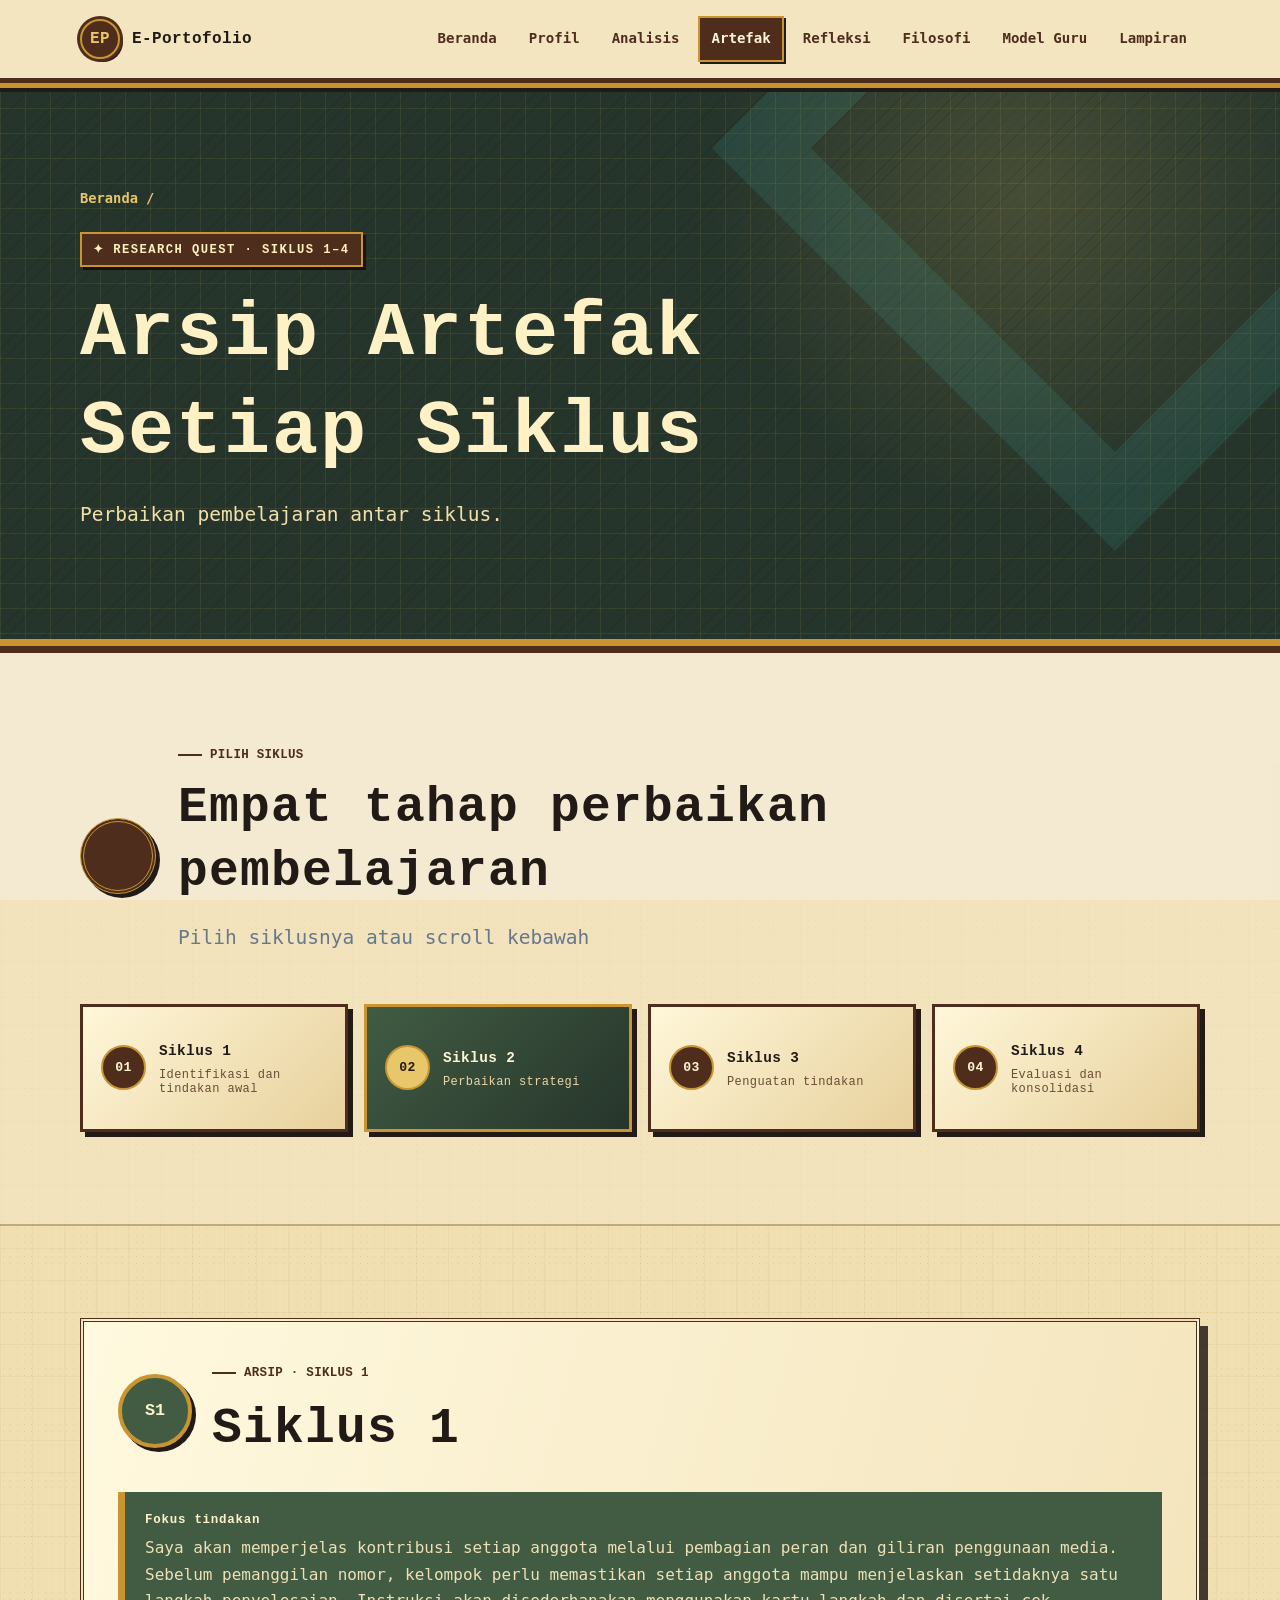
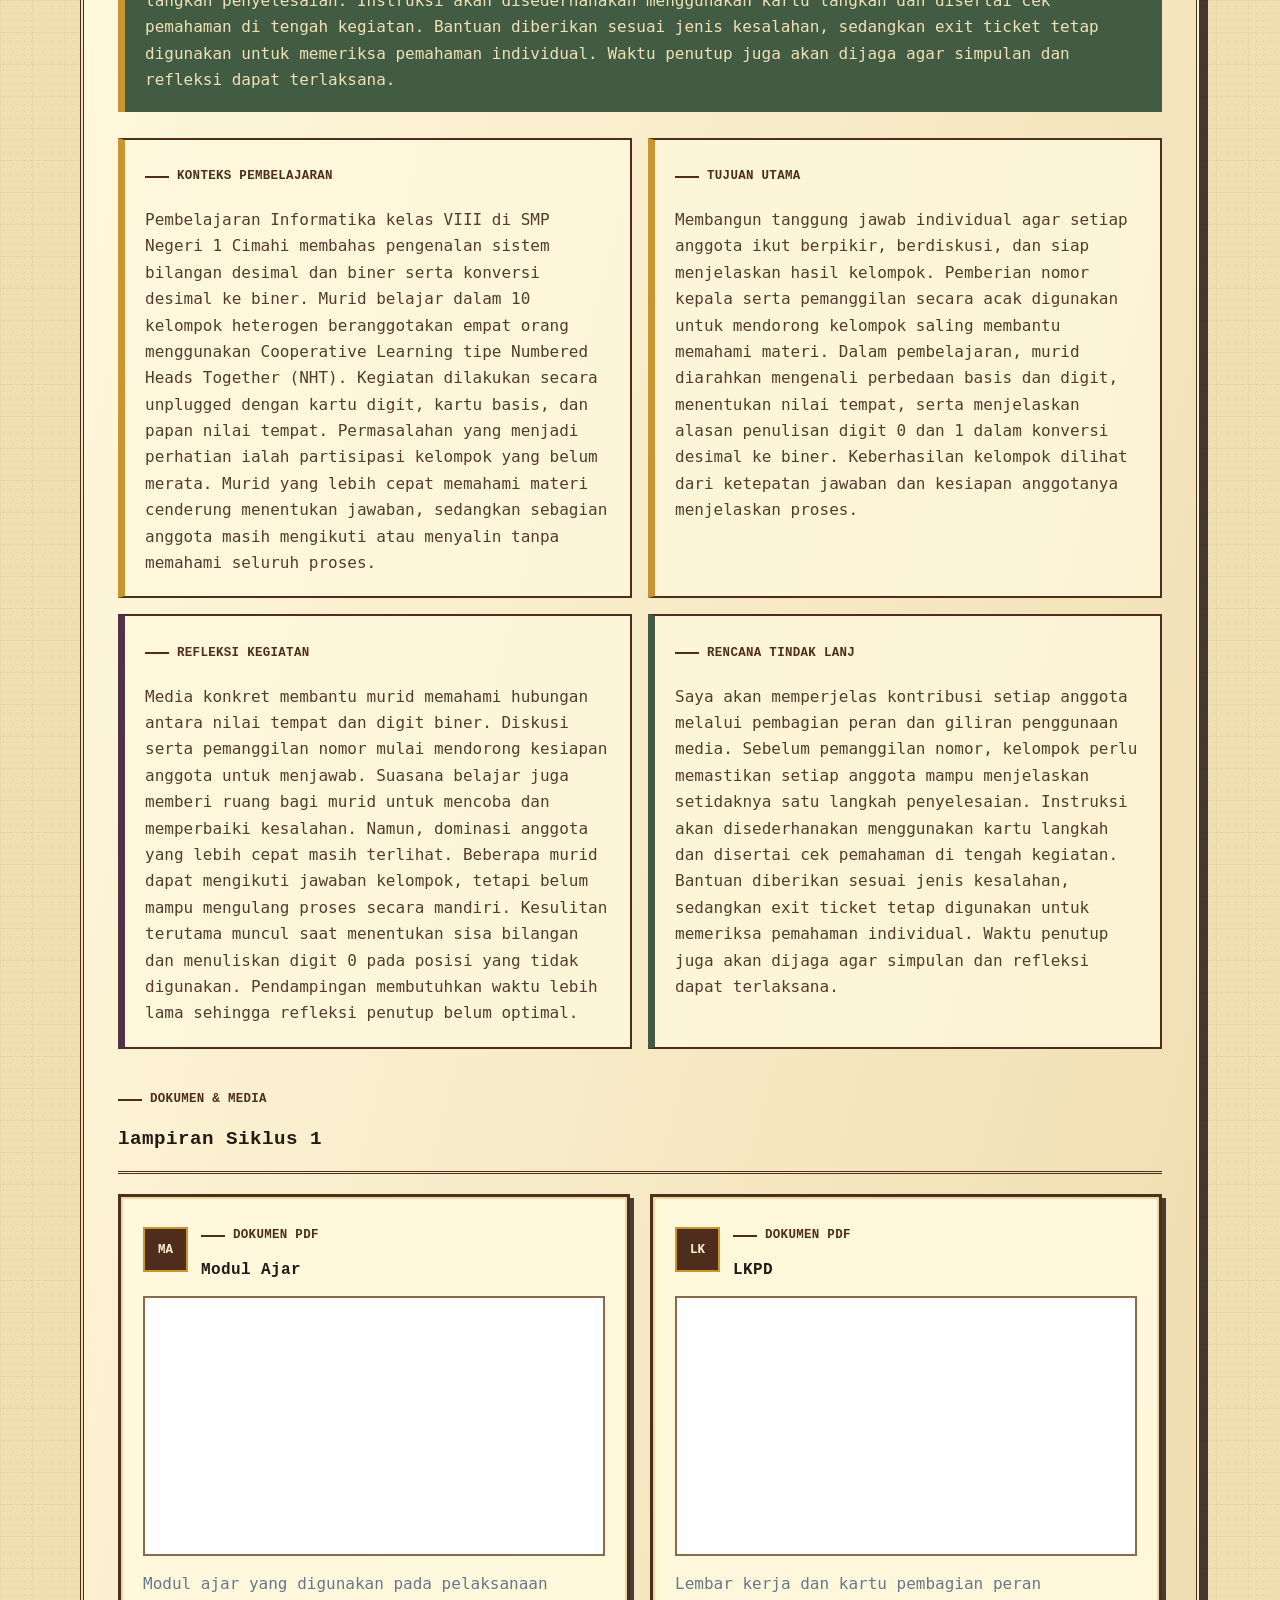
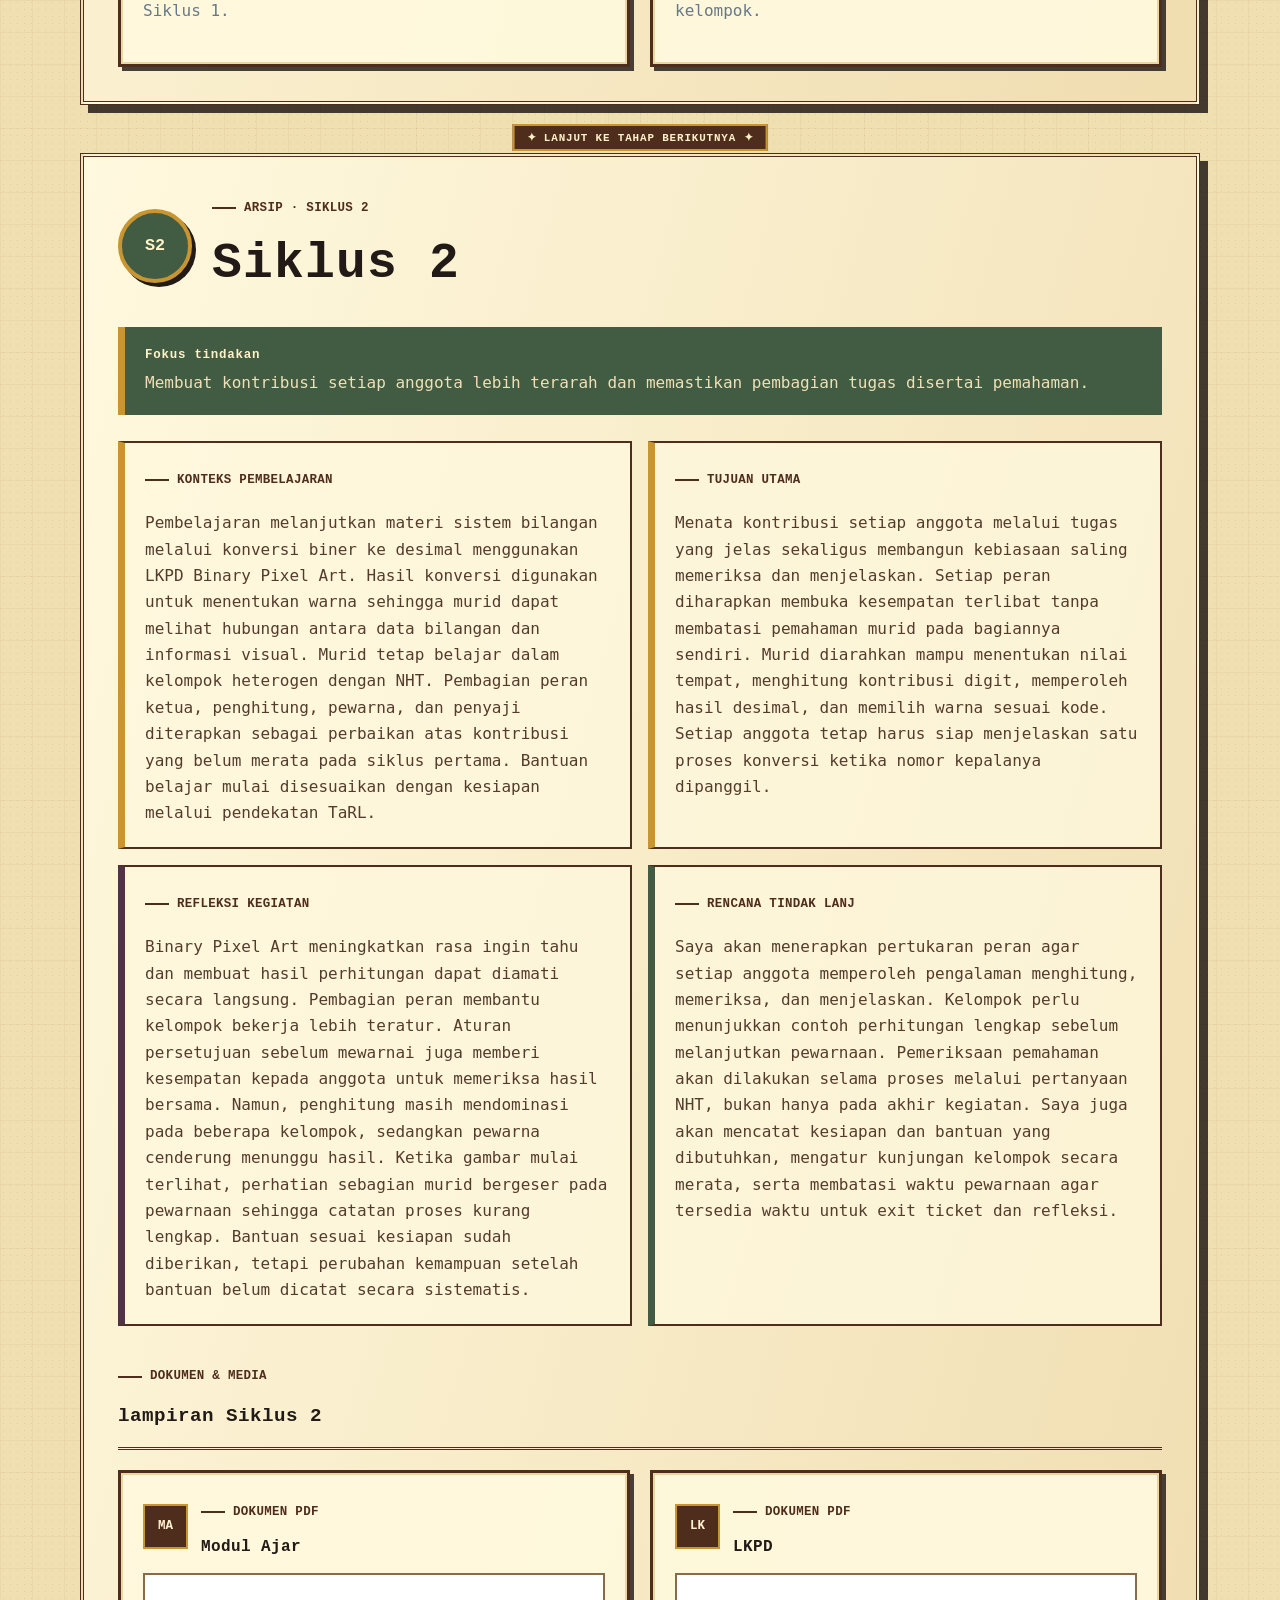
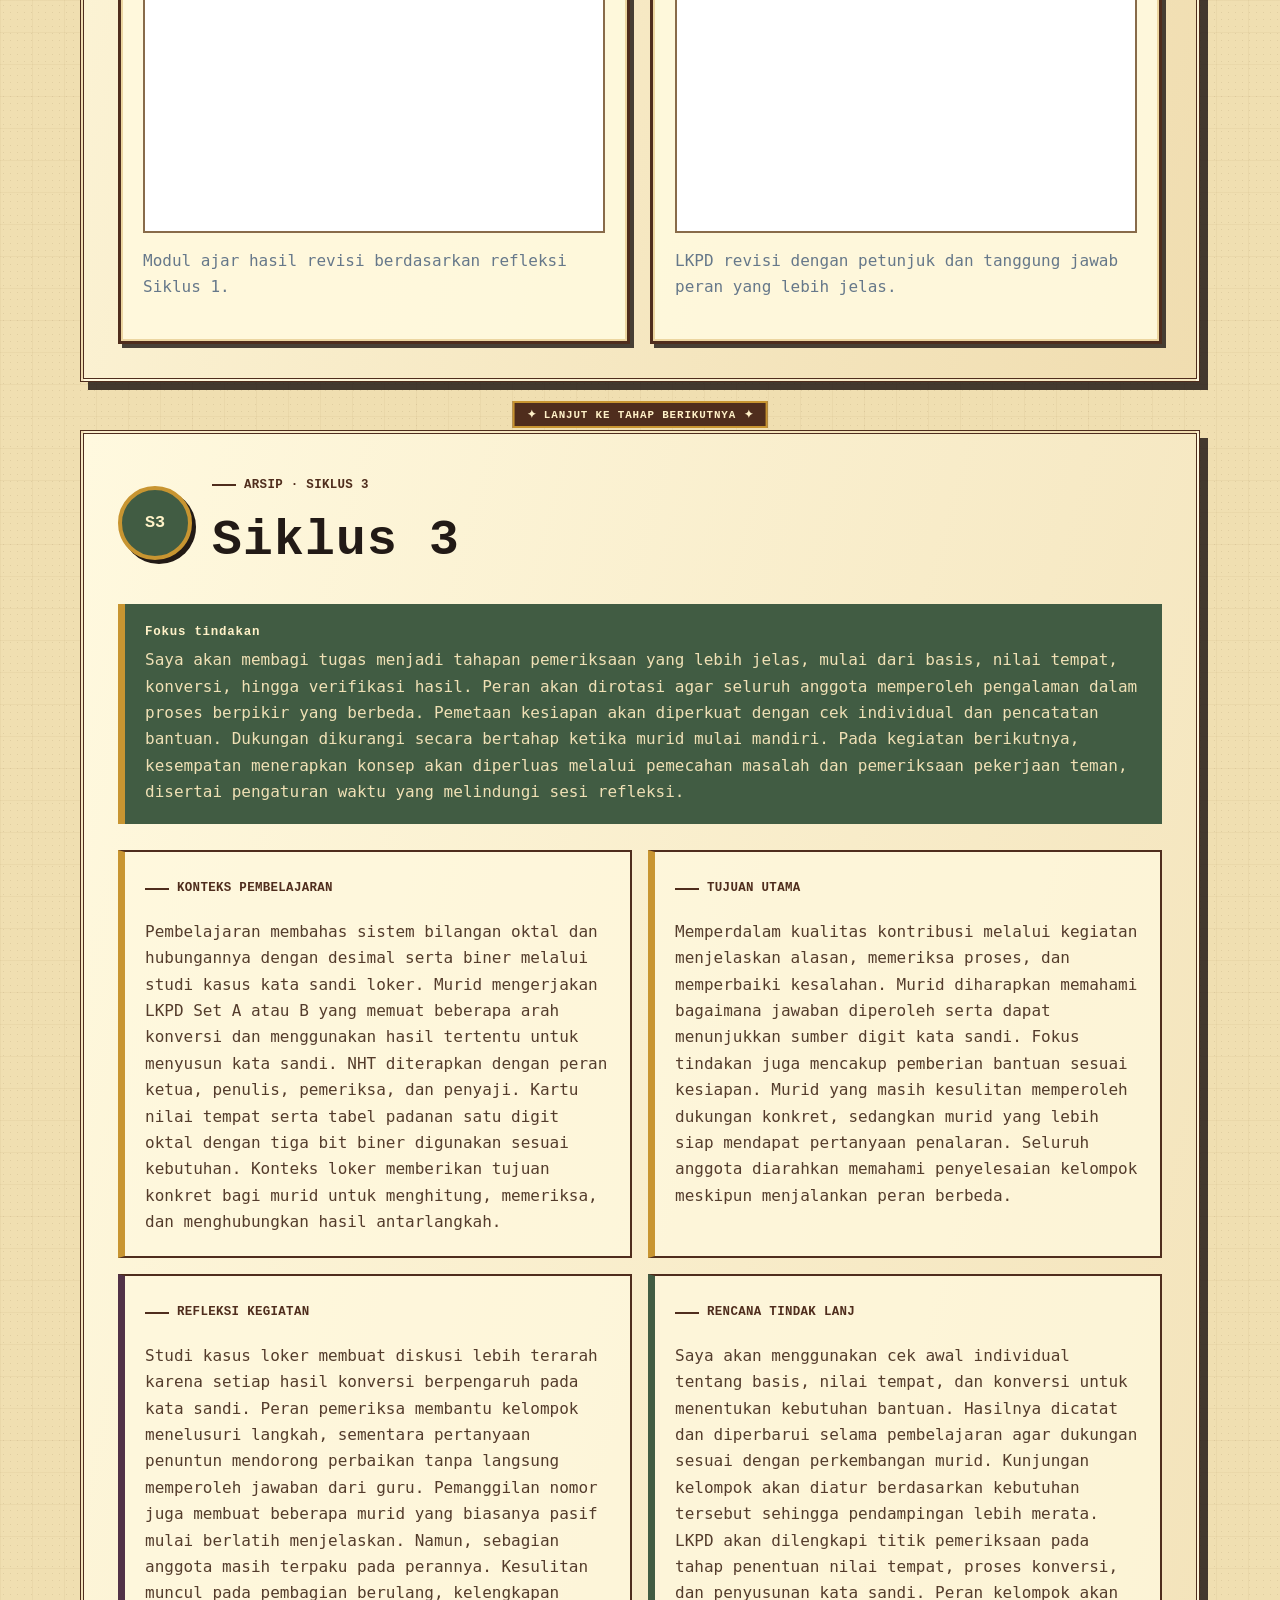
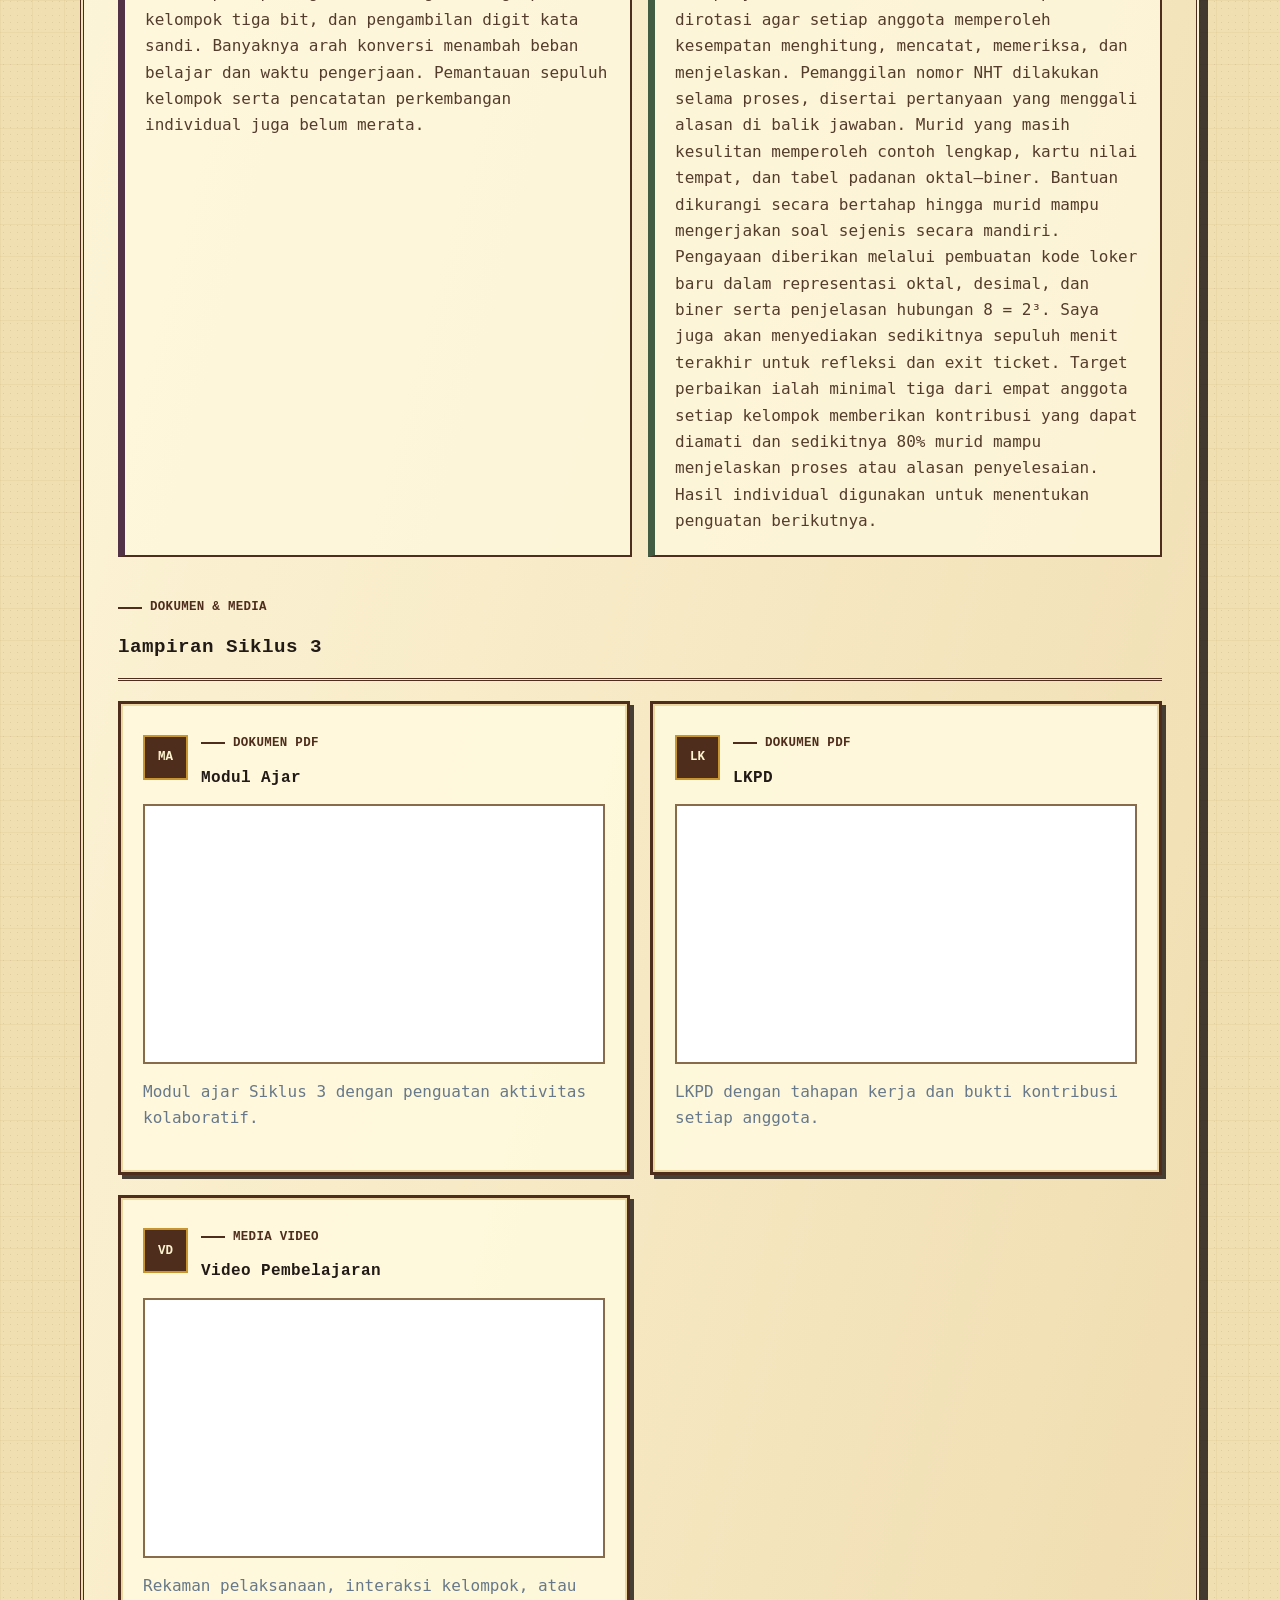
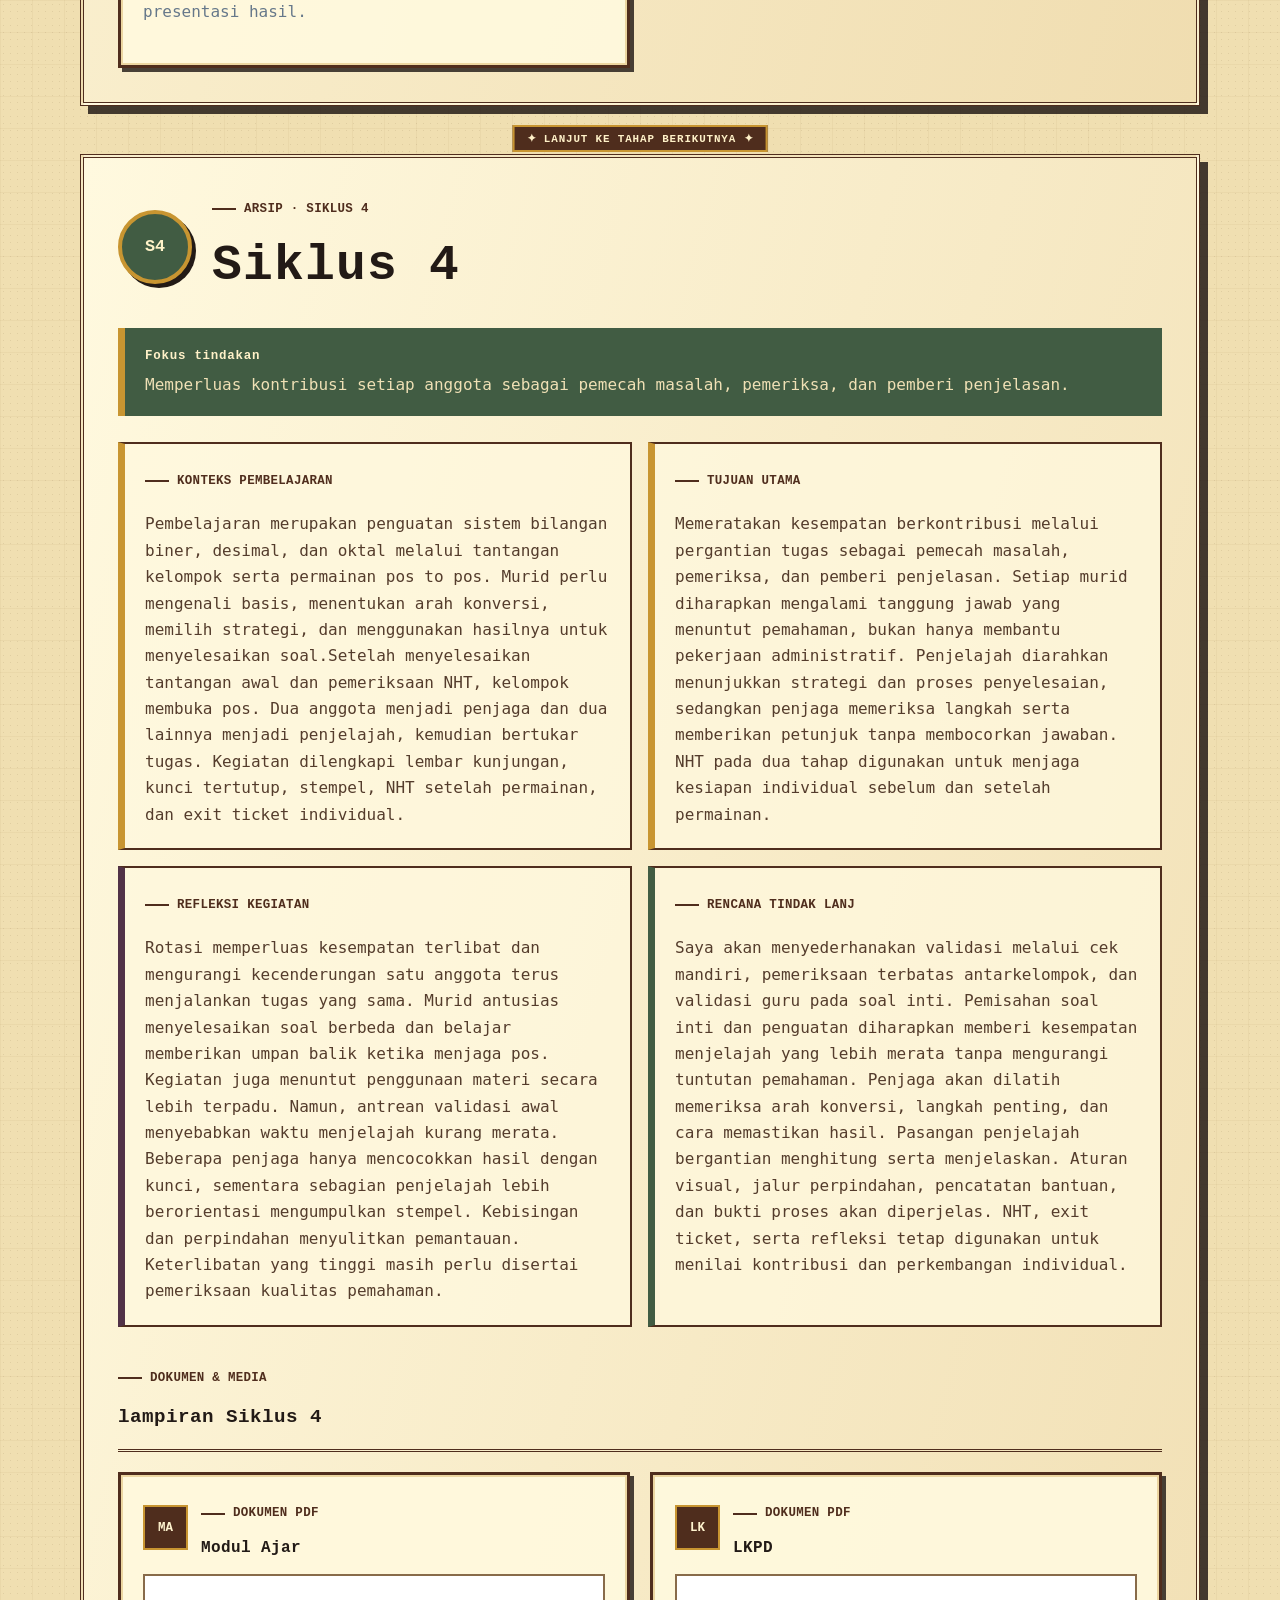
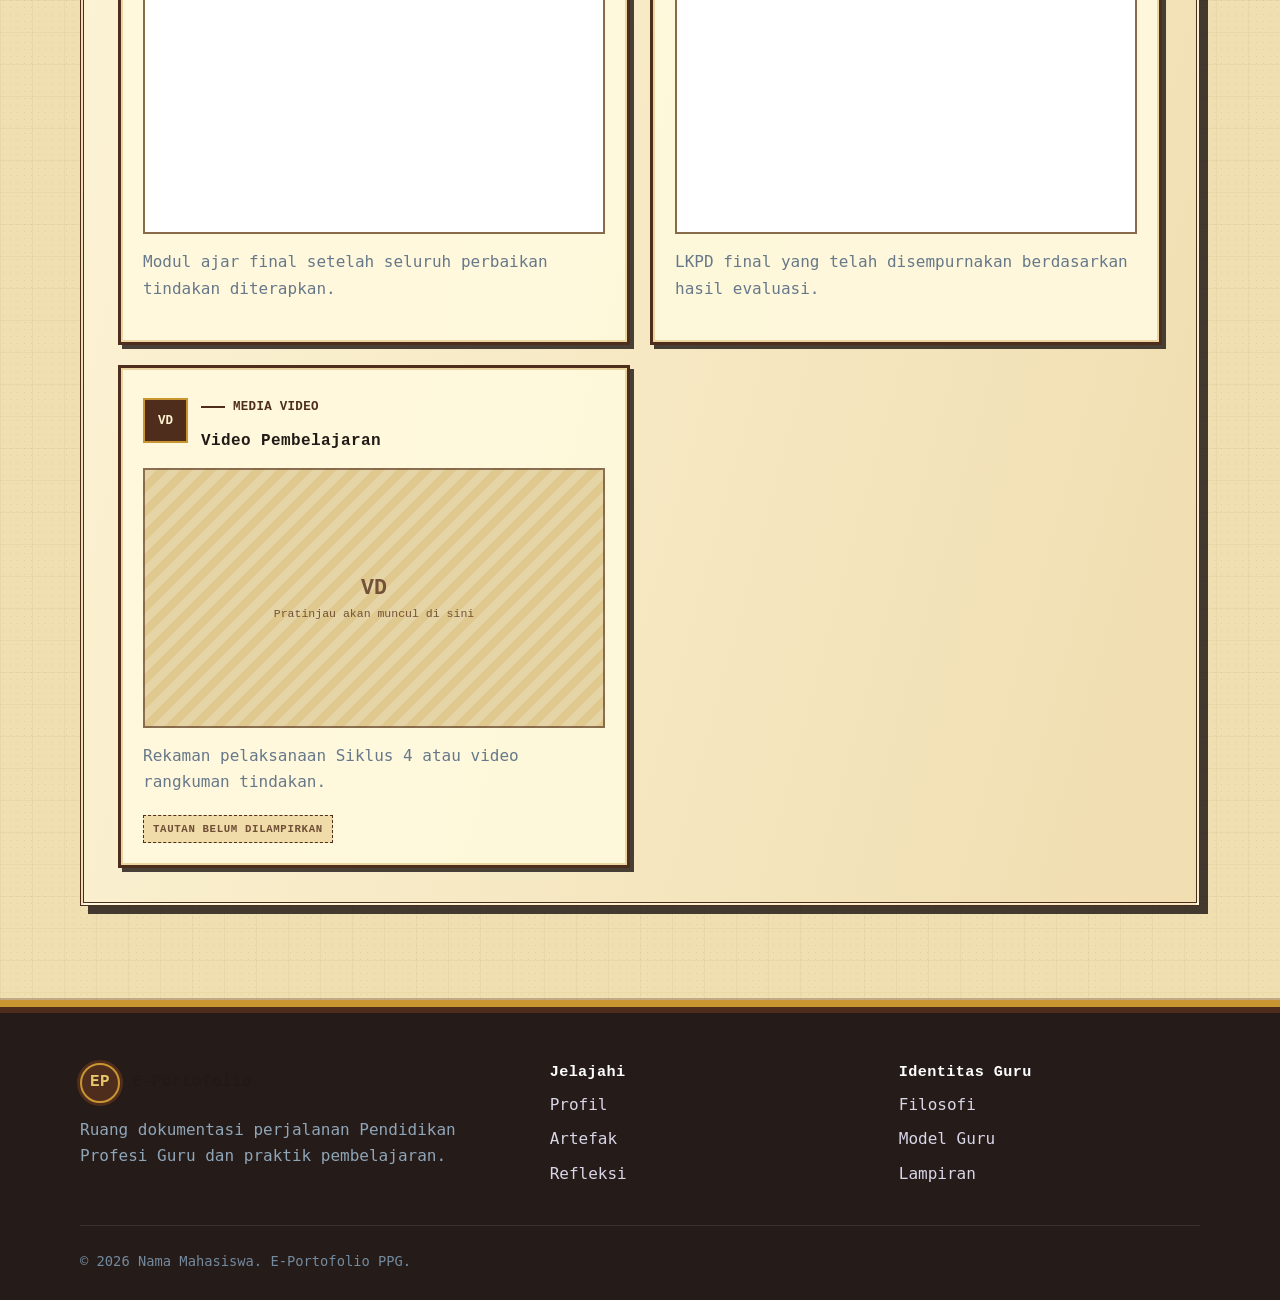
==== commit dee65ce8: "Add files via upload" ====
--- a/artefak.html
+++ b/artefak.html
@@ -1,7 +1,7 @@
 <!doctype html>
 <html lang="id">
 <head>
-  <meta charset="utf-8"><meta name="viewport" content="width=device-width, initial-scale=1"><meta name="description" content="Artefak PTK Siklus 1 sampai 4 dalam e-portofolio PPG."><title>Artefak PTK | E-Portofolio PPG</title>
+  <meta charset="utf-8"><meta name="viewport" content="width=device-width, initial-scale=1"><meta name="description" content="Artefak PTK Siklus 1 sampai 4 dalam e-portofolio PPG."><title>Artefak | E-Portofolio PPG</title>
   <link rel="stylesheet" href="assets/css/style.css"><script src="assets/js/app.js" defer></script><script src="assets/js/artefak.js" defer></script>
   <style>
     /* Khusus halaman Artefak: semua siklus tampil dan dapat dituju dari kartu pemilih. */
@@ -26,11 +26,11 @@
 </head>
 <body class="retro-page rpg-page">
   <a class="skip-link" href="#main">Lewati ke konten</a><div class="page-transition entering" aria-hidden="true"><div class="transition-mark">✦</div></div>
-  <header class="site-header"><nav class="container nav-wrap" aria-label="Navigasi utama"><a class="brand" href="index.html"><span class="brand-mark">EP</span><span>E-Portofolio</span></a><button class="menu-toggle" type="button" aria-label="Buka menu" aria-expanded="false"><span></span><span></span><span></span></button><ul class="nav-links"><li><a href="index.html">Beranda</a></li><li><a href="profil.html">Profil</a></li><li><a class="active" href="artefak.html">Artefak</a></li><li><a href="refleksi.html">Refleksi</a></li><li><a href="filosofi.html">Filosofi</a></li><li><a href="model-guru.html">Model Guru</a></li><li><a href="lampiran.html">Lampiran</a></li></ul></nav></header>
+  <header class="site-header"><nav class="container nav-wrap" aria-label="Navigasi utama"><a class="brand" href="index.html"><span class="brand-mark">EP</span><span>E-Portofolio</span></a><button class="menu-toggle" type="button" aria-label="Buka menu" aria-expanded="false"><span></span><span></span><span></span></button><ul class="nav-links"><li><a href="index.html">Beranda</a></li><li><a href="profil.html">Profil</a></li><li><a href="analisis.html">Analisis</a></li><li><a class="active" href="artefak.html">Artefak</a></li><li><a href="refleksi.html">Refleksi</a></li><li><a href="filosofi.html">Filosofi</a></li><li><a href="model-guru.html">Model Guru</a></li><li><a href="lampiran.html">Lampiran</a></li></ul></nav></header>
   <main id="main">
-    <section class="page-hero rpg-hero"><div class="container" data-reveal><div class="breadcrumbs"><a href="index.html">Beranda</a><span>/</span><span>Artefak PTK</span></div><span class="quest-label">✦ RESEARCH QUEST · SIKLUS 1–4</span><h1>Arsip Artefak<br>Setiap Siklus</h1><p class="lead">Seluruh siklus ditampilkan berurutan. Gunakan kartu siklus untuk menuju perangkat, bukti pelaksanaan, refleksi, dan rencana tindak lanjut yang dipilih.</p></div></section>
+    <section class="page-hero rpg-hero"><div class="container" data-reveal><div class="breadcrumbs"><a href="index.html">Beranda</a><span>/</span><span></span></div><span class="quest-label">✦ RESEARCH QUEST · SIKLUS 1–4</span><h1>Arsip Artefak<br>Setiap Siklus</h1><p class="lead">Perbaikan pembelajaran antar siklus.</p></div></section>
     <section class="section artifact-query"><div class="container">
-      <div class="journal-intro" data-reveal><div class="journal-seal">PTK</div><div><span class="eyebrow">Pilih Siklus</span><h2>Empat tahap perbaikan pembelajaran</h2><p class="lead">Klik kartu untuk melompat secara halus ke siklus yang dituju. Semua tahap tetap tersedia di halaman dan pratinjau dimuat saat mendekati layar.</p></div></div>
+      <div class="journal-intro" data-reveal><div class="journal-seal"></div><div><span class="eyebrow">Pilih Siklus</span><h2>Empat tahap perbaikan pembelajaran</h2><p class="lead">Pilih siklusnya atau scroll kebawah</p></div></div>
       <div class="cycle-selector" id="cycleSelector" role="group" aria-label="Filter siklus PTK">
         <button class="cycle-query-card active" type="button" data-cycle="1" aria-pressed="true"><span>01</span><strong>Siklus 1</strong><small>Identifikasi dan tindakan awal</small></button>
         <button class="cycle-query-card" type="button" data-cycle="2" aria-pressed="false"><span>02</span><strong>Siklus 2</strong><small>Perbaikan strategi</small></button>
@@ -39,7 +39,6 @@
       </div>
     </div></section>
     <section class="section cycle-content-section"><div class="container"><div id="cycleContent" aria-live="polite"></div></div></section>
-    <section class="section-sm"><div class="container"><div class="cta rpg-cta" data-reveal><div><span class="eyebrow">CATATAN</span><h2>Wadah sudah siap digunakan.</h2><p>Isi alamat berkas pada <code>assets/js/artefak.js</code>. Dokumen dan video akan memperoleh tombol buka serta area pratinjau otomatis.</p></div><a class="btn btn-secondary" href="refleksi.html">Buka refleksi</a></div></div></section>
   </main>
   <footer class="site-footer"><div class="container"><div class="footer-grid"><div><a class="brand" href="index.html"><span class="brand-mark">EP</span><span>E-Portofolio</span></a><p>Ruang dokumentasi perjalanan Pendidikan Profesi Guru dan praktik pembelajaran.</p></div><div><h3>Jelajahi</h3><div class="footer-links"><a href="profil.html">Profil</a><a href="artefak.html">Artefak</a><a href="refleksi.html">Refleksi</a></div></div><div><h3>Identitas Guru</h3><div class="footer-links"><a href="filosofi.html">Filosofi</a><a href="model-guru.html">Model Guru</a><a href="lampiran.html">Lampiran</a></div></div></div><div class="copyright">© <span data-year></span> Nama Mahasiswa. E-Portofolio PPG.</div></div></footer>
 </body></html>
--- a/assets/css/style.css
+++ b/assets/css/style.css
@@ -97,8 +97,10 @@
   top: 0;
   z-index: 1000;
   border-bottom: 1px solid transparent;
-  transition: background .25s ease, border-color .25s ease, box-shadow .25s ease;
-}
+  transition: transform .32s cubic-bezier(.2,.75,.25,1), background .25s ease, border-color .25s ease, box-shadow .25s ease;
+  will-change: transform;
+}
+.site-header.header-hidden { transform: translateY(calc(-100% - 12px)); }
 .site-header.scrolled {
   background: rgba(255, 255, 255, .88);
   border-color: rgba(220, 229, 239, .9);
@@ -164,13 +166,14 @@
 .portrait-card::before { width: 290px; height: 290px; top: -90px; right: -90px; background: rgba(114, 212, 239, .22); }
 .portrait-card::after { width: 220px; height: 220px; left: -80px; bottom: -80px; background: rgba(245, 182, 66, .20); }
 .portrait-placeholder { position: absolute; inset: 0; display: grid; place-items: center; }
+.hero-profile-image { width: 100%; height: 100%; object-fit: cover; object-position: center 24%; }
 .portrait-initials { width: 174px; height: 174px; display: grid; place-items: center; font-size: 4rem; font-weight: 900; border: 2px solid rgba(255, 255, 255, .35); border-radius: 50%; background: rgba(255, 255, 255, .12); backdrop-filter: blur(8px); }
 .portrait-caption { position: absolute; left: 28px; right: 28px; bottom: 24px; z-index: 2; padding: 18px; background: rgba(9, 30, 51, .56); border: 1px solid rgba(255, 255, 255, .16); border-radius: 18px; backdrop-filter: blur(10px); }
 .portrait-caption strong { display: block; font-size: 1.06rem; }
 .portrait-caption span { color: rgba(255,255,255,.72); font-size: .9rem; }
 .floating-note { position: absolute; z-index: 3; padding: 13px 16px; background: white; border-radius: 14px; box-shadow: var(--shadow-sm); font-size: .88rem; font-weight: 800; animation: float 4s ease-in-out infinite; }
-.note-one { top: 0; right: 0; }
-.note-two { left: 0; bottom: 0; animation-delay: -2s; }
+.note-one { top: 0; right: 0; color: #0b2135;}
+.note-two { left: 0; bottom: 0; animation-delay: -2s; color:#0b2135;}
 @keyframes float { 50% { transform: translateY(-9px); } }
 
 /* Page headers */
@@ -561,6 +564,8 @@
 .quest-card.active b { color: var(--rpg-amber); }
 .rpg-page .filter-status { width: auto; margin: 28px 0 0; color: var(--rpg-ink); background: #f8e9bd; border-color: var(--rpg-leather); box-shadow: 3px 3px 0 var(--rpg-ink); }
 .journal-section { position: relative; background: rgba(231,199,106,.16); border-block: 2px solid rgba(79,45,29,.36); }
+#reflectionContent { display: grid; gap: 52px; }
+.reflection-all-entry { scroll-margin-top: 110px; }
 .journal-entry { padding: 34px; background: linear-gradient(100deg, #fff9df, #f1dfb0); border: 4px double var(--rpg-leather); box-shadow: 8px 8px 0 rgba(34,26,22,.84); }
 .journal-entry.entry-in { animation: questOpen .42s steps(5,end); }
 @keyframes questOpen { from { opacity: 0; transform: translateY(18px); clip-path: inset(0 0 100% 0); } to { opacity: 1; transform: none; clip-path: inset(0); } }
@@ -573,6 +578,11 @@
 .evidence-card h3 { margin-bottom: 8px; }
 .evidence-card p { margin: 0; color: #4c3425; }
 .evidence-icon { width: 43px; height: 43px; display: grid; place-items: center; color: #fff5d3; background: var(--rpg-leather); border: 2px solid var(--rpg-gold); border-radius: 50%; font-size: 1.1rem; }
+.artifact-link-action { margin-top: 18px; }
+.artifact-open-button { display: inline-flex; width: fit-content; }
+.reflection-long-text { padding: 30px; color: #4c3425; background: rgba(255,249,222,.88); border: 3px solid var(--rpg-leather); border-left: 9px solid var(--rpg-gold); box-shadow: 5px 5px 0 var(--rpg-ink); }
+.reflection-long-text h3 { margin: 7px 0 18px; }
+.reflection-long-text p { margin: 0; color: #4c3425; line-height: 1.9; text-align: justify; white-space: pre-line; }
 .journal-note { margin-top: 22px; padding: 18px 20px; color: #553a27; background: #f4dda1; border-left: 7px solid var(--rpg-leather); font: .88rem Consolas, monospace; }
 .cycle-archive { background: rgba(231,199,106,.14); border-block: 2px solid rgba(79,45,29,.3); }
 .cycle-grid { margin-top: 30px; }
@@ -585,7 +595,7 @@
 .cycle-card p { margin: 0; }
 .cycle-evidence, .cycle-note, .cycle-next { padding: 13px 14px; color: #4c3425; border-left: 5px solid var(--rpg-gold); background: rgba(231,199,106,.24); font-size: .89rem; }
 .cycle-note { border-left-color: var(--rpg-plum); }.cycle-next { border-left-color: var(--rpg-moss); }
-@media (max-width: 720px) { .quest-board, .evidence-grid { grid-template-columns: 1fr; }.journal-intro { grid-template-columns: 1fr; }.journal-entry { padding: 22px; }.rpg-page .rpg-hero { padding-block: 78px 62px; } }
+@media (max-width: 720px) { .quest-board, .evidence-grid { grid-template-columns: 1fr; }.journal-intro { grid-template-columns: 1fr; }.journal-entry { padding: 22px; }.reflection-long-text { padding: 21px; }.rpg-page .rpg-hero { padding-block: 78px 62px; } }
 
 /* Smooth query panels — no pixel overlay */
 .soft-query-enter, .query-panel-enter { animation: softQueryIn .38s cubic-bezier(.2,.75,.25,1) both; }
@@ -627,6 +637,8 @@
 .purpose-layout { display: grid; grid-template-columns: auto 1fr; gap: 26px; align-items: start; max-width: 900px; margin-inline: auto; }
 .portfolio-purpose { background: rgba(231,199,106,.14); border-block: 2px solid rgba(79,45,29,.28); }
 .location-card { min-height: 240px; }
+.map-preview { width: 100%; aspect-ratio: 16 / 10; overflow: hidden; margin-top: 18px; border: 3px solid var(--rpg-leather); box-shadow: 4px 4px 0 var(--rpg-ink); background: #dfc98e; }
+.map-preview iframe { display: block; width: 100%; height: 100%; border: 0 !important; }
 .home-contact { background: rgba(79,45,29,.08); }
 .compact-timeline { display: grid; gap: 18px; margin-top: 20px; }
 .compact-timeline > div { padding: 15px 0 15px 18px; border-left: 5px solid var(--rpg-gold); }
@@ -642,6 +654,10 @@
 .resource-section-heading h3 { margin: 5px 0; }.resource-section-heading p { margin: 0; color: var(--muted); }
 .principle-stack { display: grid; gap: 34px; }
 .philosophy-panel { display: grid; grid-template-columns: auto minmax(0,1.5fr) minmax(230px,.65fr); gap: 24px; padding: 30px; background: linear-gradient(110deg,#fff9df,#eed9a7); border: 4px double var(--rpg-leather); box-shadow: 7px 7px 0 var(--rpg-ink); }
+.philosophy-panel-wide { grid-template-columns: auto minmax(0,1fr); }
+.philosophy-panel-wide .theory-practice { grid-template-columns: repeat(2,minmax(0,1fr)); }
+.philosophy-panel-wide .theory-practice section { padding: 22px; }
+.philosophy-panel-wide .theory-practice p + p { margin-top: 13px; }
 .principle-number { width: 60px; height: 60px; display: grid; place-items: center; color: #fff4d3; background: var(--rpg-moss); border: 3px solid var(--rpg-gold); border-radius: 50%; font: 900 .9rem RetroBit,Consolas,monospace; }
 .theory-practice { display: grid; grid-template-columns: repeat(2,minmax(0,1fr)); gap: 18px; margin-top: 18px; }
 .theory-practice section { padding: 17px; background: rgba(255,255,255,.38); border-left: 5px solid var(--rpg-gold); }
@@ -649,11 +665,106 @@
 .practice-proof { align-self: stretch; padding: 20px; color: #f8e9bb; background: var(--rpg-leather); border: 2px solid var(--rpg-gold); }
 .practice-proof > span { color: var(--rpg-amber); font: 800 .7rem RetroBit,Consolas,monospace; }.practice-proof p { color: #e9d8ae; }
 .teacher-model-layout { display: grid; grid-template-columns: .65fr 1.35fr; gap: 50px; align-items: center; }
+.round-feature-photo { width: min(100%,360px); aspect-ratio: 1; overflow: hidden; margin-inline: auto; border: 8px double var(--rpg-gold); border-radius: 50%; box-shadow: 10px 10px 0 var(--rpg-ink); background: var(--rpg-leather); }
+.round-feature-photo img { display: block; width: 100%; height: 100%; object-fit: cover; object-position: center 22%; }
 .teacher-emblem { aspect-ratio: 1; display: grid; place-items: center; align-content: center; gap: 12px; color: #fff2c5; background: radial-gradient(circle,var(--rpg-moss),#26352b); border: 8px double var(--rpg-gold); border-radius: 50%; box-shadow: 10px 10px 0 var(--rpg-ink); font-family: RetroBit,Consolas,monospace; text-align: center; }
 .teacher-emblem span { font-size: clamp(1rem,3vw,1.8rem); }.teacher-emblem strong { color: var(--rpg-gold); font-size: 3rem; }.teacher-emblem small { letter-spacing: .12em; }
 .model-pillars, .appendix-gallery { background: rgba(231,199,106,.14); border-block: 2px solid rgba(79,45,29,.28); }
 .attachment-card { padding: 24px; background: linear-gradient(135deg,#fff9df,#edd7a5); border: 3px solid var(--rpg-leather); box-shadow: 6px 6px 0 var(--rpg-ink); }
 .attachment-preview { aspect-ratio: 16/10; display: grid; place-items: center; align-content: center; gap: 12px; margin-bottom: 20px; color: #6a4a35; background: #dfc98e; border: 2px solid var(--rpg-leather); text-align: center; }
 .attachment-preview span { font: 900 1.5rem RetroBit,Consolas,monospace; }.attachment-preview p { max-width: 320px; margin: 0; font-size: .8rem; }
+.attachment-library { background: rgba(242,228,189,.68); }
+.attachment-selector { display: grid; grid-template-columns: repeat(3,minmax(0,1fr)); gap: 16px; }
+.attachment-query-card { display: grid; grid-template-columns: auto 1fr; gap: 5px 13px; align-items: center; min-height: 120px; padding: 18px; color: var(--rpg-ink); background: linear-gradient(135deg,#fff7d9,#e7d09c); border: 3px solid var(--rpg-leather); box-shadow: 5px 5px 0 var(--rpg-ink); text-align: left; cursor: pointer; transition: transform .24s ease,box-shadow .24s ease,background .24s ease,color .24s ease; }
+.attachment-query-card:hover { transform: translateY(-4px); box-shadow: 5px 9px 0 var(--rpg-ink); }
+.attachment-query-card.active { color: #fff5d2; background: linear-gradient(135deg,var(--rpg-moss),#26352b); border-color: var(--rpg-gold); }
+.attachment-query-card > span { grid-row: 1 / span 2; width: 45px; height: 45px; display: grid; place-items: center; color: #fff5d2; background: var(--rpg-leather); border: 2px solid var(--rpg-gold); border-radius: 50%; font: 900 .75rem RetroBit,Consolas,monospace; }
+.attachment-query-card strong { align-self: end; font-size: .82rem; line-height: 1.45; }.attachment-query-card small { grid-column: 2; align-self: start; color: #6a4c35; font: .75rem Consolas,monospace; }.attachment-query-card.active small { color: #e9d7a6; }
+.attachment-content-section { background: rgba(231,199,106,.14); border-block: 2px solid rgba(79,45,29,.3); }
+#attachmentContent { display: grid; gap: 48px; }
+.attachment-vault { padding: 32px; scroll-margin-top: 110px; background: linear-gradient(105deg,#fff9df,#f0ddb0); border: 4px double var(--rpg-leather); box-shadow: 8px 8px 0 rgba(34,26,22,.84); }
+.attachment-source-grid { display: grid; grid-template-columns: repeat(2,minmax(0,1fr)); gap: 20px; margin-top: 26px; }
+.attachment-source-card { min-width: 0; overflow: hidden; background: rgba(255,249,222,.94); border: 3px solid var(--rpg-leather); box-shadow: 4px 4px 0 rgba(34,26,22,.82); }
+.attachment-source-preview,.attachment-source-placeholder { min-height: 300px; overflow: hidden; border-bottom: 3px solid var(--rpg-leather); background: #dfc98e; }
+.attachment-source-preview iframe,.attachment-source-preview img { display: block; width: 100%; height: 300px; min-height: 300px; border: 0; object-fit: cover; background: #fff; }
+.attachment-file-caption { margin: 0; padding: 15px 17px; color: #533b2c; line-height: 1.65; }
+.attachment-file-caption a { margin-left: 6px; color: var(--rpg-moss); font-weight: 800; text-decoration: underline; }
+.attachment-file-caption span { color: #876e59; font-weight: 700; }
+#analysisContent { display: grid; gap: 48px; }
+.analysis-vault { padding: 32px; scroll-margin-top: 110px; background: linear-gradient(105deg,#fff9df,#f0ddb0); border: 4px double var(--rpg-leather); box-shadow: 8px 8px 0 rgba(34,26,22,.84); }
+.analysis-file-grid { display: grid; grid-template-columns: repeat(2,minmax(0,1fr)); gap: 20px; margin-top: 26px; }
+.analysis-file-card { min-width: 0; overflow: hidden; background: rgba(255,249,222,.94); border: 3px solid var(--rpg-leather); box-shadow: 4px 4px 0 rgba(34,26,22,.82); }
+.analysis-file-preview,.analysis-file-placeholder { min-height: 340px; overflow: hidden; border-bottom: 3px solid var(--rpg-leather); background: #dfc98e; }
+.analysis-file-preview iframe { display: block; width: 100%; height: 340px; border: 0; background: #fff; }
+.analysis-file-placeholder { display: grid; place-items: center; align-content: center; gap: 12px; color: #674832; text-align: center; background-image: linear-gradient(135deg,rgba(255,255,255,.2) 25%,transparent 25%,transparent 50%,rgba(255,255,255,.2) 50%,rgba(255,255,255,.2) 75%,transparent 75%); background-size: 24px 24px; }
+.analysis-file-placeholder span { font: 900 1.5rem RetroBit,Consolas,monospace; }
+.analysis-file-placeholder small { font: 700 .66rem Consolas,monospace; }
+.analysis-file-card p { margin: 0; padding: 15px 17px; color: #533b2c; line-height: 1.65; }
+.analysis-file-card a { margin-left: 6px; color: var(--rpg-moss); font-weight: 800; text-decoration: underline; }
+.analysis-file-card p > span { color: #876e59; font-weight: 700; }
+.attachment-source-placeholder { display: grid; place-items: center; align-content: center; gap: 10px; color: #6a4a35; text-align: center; background-image: linear-gradient(135deg,rgba(255,255,255,.2) 25%,transparent 25%,transparent 50%,rgba(255,255,255,.2) 50%,rgba(255,255,255,.2) 75%,transparent 75%); background-size: 24px 24px; }
+.attachment-source-placeholder span { font: 900 1.4rem RetroBit,Consolas,monospace; }.attachment-source-placeholder small { max-width: 150px; font: 800 .6rem Consolas,monospace; }
+.attachment-source-body { display: flex; flex-direction: column; padding: 22px; }.attachment-source-body h3 { margin: 6px 0 10px; font-size: .95rem; }.attachment-source-body p { color: #5b4230; }.attachment-source-body .resource-action { margin-top: auto; }
+@media (max-width: 980px) { .attachment-selector { grid-template-columns: 1fr; }.attachment-source-grid,.analysis-file-grid { grid-template-columns: 1fr; } }
+@media (max-width: 720px) { .attachment-vault,.analysis-vault { padding: 20px; }.attachment-source-preview,.attachment-source-placeholder { border-bottom: 3px solid var(--rpg-leather); }.analysis-file-preview,.analysis-file-placeholder { min-height: 270px; }.analysis-file-preview iframe { height: 270px; } }
 @media (max-width: 980px) { .philosophy-panel { grid-template-columns: auto 1fr; }.practice-proof { grid-column: 2; }.teacher-model-layout { grid-template-columns: .8fr 1.2fr; } }
 @media (max-width: 720px) { .purpose-layout, .cycle-story-grid, .teacher-model-layout, .philosophy-panel, .theory-practice { grid-template-columns: 1fr; }.practice-proof { grid-column: auto; }.teacher-emblem { max-width: 320px; width: 100%; margin-inline: auto; }.principle-number { width: 50px; height: 50px; } }
+
+/* Responsive portrait used on the Profile page. */
+.profile-photo-frame {
+  width: clamp(210px, 32vw, 390px);
+  aspect-ratio: 1 / 1;
+  align-self: center;
+  justify-self: center;
+  overflow: hidden;
+  border: 7px solid var(--rpg-leather);
+  outline: 4px solid var(--rpg-gold);
+  outline-offset: 5px;
+  border-radius: 50%;
+  background: var(--rpg-parchment);
+  box-shadow: 10px 10px 0 var(--rpg-ink);
+}
+.profile-photo-frame img { display: block; width: 100%; height: 100%; object-fit: cover; object-position: center 22%; }
+
+/* CPD 4.F — professional quest */
+.cpd-hero { background-image: radial-gradient(circle at 78% 30%,rgba(200,149,49,.2),transparent 24%), linear-gradient(120deg,rgba(34,26,22,.96),rgba(65,92,67,.9)); }
+.cpd-profile { background: rgba(242,228,189,.72); }
+.cpd-profile-grid { display: grid; grid-template-columns: .62fr 1.38fr; gap: 52px; align-items: center; }
+.cpd-emblem { aspect-ratio: 1; display: grid; place-items: center; align-content: center; gap: 10px; max-width: 360px; color: #fff2c5; background: radial-gradient(circle,var(--rpg-plum),#271c24); border: 8px double var(--rpg-gold); border-radius: 50%; box-shadow: 10px 10px 0 var(--rpg-ink); text-align: center; }
+.cpd-emblem span, .cpd-emblem small { font-family: RetroBit,Consolas,monospace; }.cpd-emblem span { font-size: clamp(1.1rem,3vw,2rem); }.cpd-emblem strong { color: var(--rpg-amber); font-size: clamp(2.8rem,7vw,5rem); line-height: .9; }.cpd-emblem small { max-width: 75%; font-size: .62rem; letter-spacing: .09em; }
+.sdg-badges { display: flex; flex-wrap: wrap; gap: 9px; margin-top: 20px; }
+.sdg-badges span { padding: 7px 10px; color: #fff4d0; background: var(--rpg-moss); border: 2px solid var(--rpg-gold); box-shadow: 2px 2px 0 var(--rpg-ink); font: 800 .68rem Consolas,monospace; }
+.cpd-actions { background: rgba(231,199,106,.14); border-block: 2px solid rgba(79,45,29,.28); }
+.cpd-action-selector { display: grid; grid-template-columns: repeat(3,minmax(0,1fr)); gap: 18px; margin: 34px 0; }
+.cpd-action-card { display: grid; grid-template-columns: auto 1fr; gap: 6px 14px; align-items: center; min-height: 142px; padding: 20px; color: var(--rpg-ink); background: linear-gradient(135deg,#fff7d9,#e7d09c); border: 3px solid var(--rpg-leather); box-shadow: 5px 5px 0 var(--rpg-ink); text-align: left; cursor: pointer; transition: transform .24s ease,box-shadow .24s ease,background .24s ease,color .24s ease; }
+.cpd-action-card:hover { transform: translateY(-4px); box-shadow: 5px 9px 0 var(--rpg-ink); }
+.cpd-action-card.active { color: #fff5d2; background: linear-gradient(135deg,var(--rpg-plum),#30202b); border-color: var(--rpg-gold); }
+.cpd-action-card > span { grid-row: 1 / span 2; width: 48px; height: 48px; display: grid; place-items: center; color: #fff5d2; background: var(--rpg-leather); border: 2px solid var(--rpg-gold); border-radius: 50%; font: 900 .78rem RetroBit,Consolas,monospace; }
+.cpd-action-card strong { align-self: end; font-size: .92rem; line-height: 1.4; }.cpd-action-card small { grid-column: 2; align-self: start; color: #6a4c35; font: .76rem Consolas,monospace; }.cpd-action-card.active small { color: #ead8ad; }
+.cpd-action-detail { scroll-margin-top: 105px; }
+.cpd-action-panel { padding: 34px; background: linear-gradient(105deg,#fff9df,#f0ddb0); border: 4px double var(--rpg-leather); box-shadow: 8px 8px 0 rgba(34,26,22,.84); }
+.cpd-action-heading { display: grid; grid-template-columns: auto 1fr; gap: 20px; align-items: center; }.cpd-action-heading h2 { margin: 4px 0 6px; }.cpd-action-heading p { margin: 0; color: #6a503b; }
+.cpd-story-grid { display: grid; grid-template-columns: repeat(2,minmax(0,1fr)); gap: 17px; margin-top: 28px; }
+.cpd-story-grid section { padding: 20px; background: rgba(255,249,222,.8); border: 2px solid var(--rpg-leather); border-left: 7px solid var(--rpg-gold); }
+.cpd-story-grid section:nth-child(2) { border-left-color: var(--rpg-moss); }.cpd-story-grid section:nth-child(3) { border-left-color: var(--rpg-plum); }.cpd-story-grid section:nth-child(4) { border-left-color: #8b513c; }
+.cpd-story-grid p { margin: 8px 0 0; color: #533b2c; }
+.cpd-story-grid .cpd-follow-up { grid-column: 1 / -1; color: #fff1ca; background: var(--rpg-moss); border-color: var(--rpg-gold); }.cpd-story-grid .cpd-follow-up p { color: #f0e1b8; }
+.cpd-proof-grid { display: grid; grid-template-columns: repeat(2,minmax(0,1fr)); gap: 18px; }
+.cpd-proof-card { display: grid; grid-template-columns: 138px 1fr; gap: 18px; align-items: center; padding: 18px; background: rgba(255,249,222,.94); border: 3px solid var(--rpg-leather); box-shadow: 4px 4px 0 var(--rpg-ink); }
+.cpd-proof-card h3 { margin: 5px 0 7px; font-size: .9rem; }.cpd-proof-card p { margin: 0; color: #5d4432; font-size: .84rem; }
+.cpd-proof-placeholder,.cpd-proof-preview { aspect-ratio: 4/3; overflow: hidden; border: 2px solid var(--rpg-leather); background: #dfc98e; }
+.cpd-proof-placeholder { display: grid; place-items: center; align-content: center; gap: 9px; color: #674832; text-align: center; background-image: linear-gradient(135deg,rgba(255,255,255,.2) 25%,transparent 25%,transparent 50%,rgba(255,255,255,.2) 50%,rgba(255,255,255,.2) 75%,transparent 75%); background-size: 22px 22px; }.cpd-proof-placeholder span { font: 900 1.2rem RetroBit,Consolas,monospace; }.cpd-proof-placeholder small { max-width: 110px; font: 700 .55rem Consolas,monospace; }
+.cpd-proof-preview iframe { width: 100%; height: 100%; border: 0; background: #fff; }
+.career-roadmap { background: rgba(242,228,189,.74); }
+.career-path { position: relative; display: grid; gap: 22px; margin-top: 36px; padding-left: 28px; }
+.career-path::before { content: ""; position: absolute; top: 0; bottom: 0; left: 8px; width: 6px; background: repeating-linear-gradient(to bottom,var(--rpg-gold) 0 15px,var(--rpg-leather) 15px 24px); }
+.career-stage { position: relative; display: grid; grid-template-columns: 130px 1fr; gap: 22px; padding: 24px; background: linear-gradient(100deg,#fff9df,#eed9a7); border: 3px solid var(--rpg-leather); box-shadow: 5px 5px 0 var(--rpg-ink); }
+.career-stage::before { content: ""; position: absolute; top: 30px; left: -29px; width: 19px; height: 19px; background: var(--rpg-amber); border: 4px solid var(--rpg-leather); border-radius: 50%; }
+.career-year { align-self: start; padding: 9px; color: #fff1c7; background: var(--rpg-plum); border: 2px solid var(--rpg-gold); text-align: center; font: 800 .7rem RetroBit,Consolas,monospace; }.career-stage h3 { margin: 0 0 7px; }.career-stage p { margin: 0 0 9px; color: #553d2d; }.career-stage small { display: block; padding-left: 12px; color: var(--rpg-moss); border-left: 4px solid var(--rpg-gold); font-weight: 700; }
+.annual-program { background: rgba(79,45,29,.09); }
+.annual-program-panel { padding: 34px; background: linear-gradient(110deg,#fff9df,#edd6a1); border: 4px double var(--rpg-leather); box-shadow: 8px 8px 0 var(--rpg-ink); }.annual-program-panel header { max-width: 850px; margin-bottom: 28px; }.annual-program-panel header p { color: #654b38; }
+.annual-timeline { display: grid; grid-template-columns: repeat(3,minmax(0,1fr)); gap: 16px; }
+.annual-timeline > div { position: relative; min-height: 165px; padding: 20px; background: rgba(255,249,222,.88); border: 2px solid var(--rpg-leather); border-top: 7px solid var(--rpg-gold); }.annual-timeline span { display: inline-grid; width: 35px; height: 35px; place-items: center; margin-bottom: 12px; color: #fff4d3; background: var(--rpg-leather); border: 1px solid var(--rpg-gold); border-radius: 50%; font-weight: 800; }.annual-timeline strong { display: block; margin-bottom: 7px; font-family: RetroBit,Consolas,monospace; font-size: .76rem; }.annual-timeline p { margin: 0; color: #5d4331; }
+.cpd-reflection { background: rgba(231,199,106,.14); }.cpd-commitment { margin-top: 34px; }
+@media (max-width: 1050px) { .cpd-action-selector { grid-template-columns: 1fr; }.cpd-proof-grid { grid-template-columns: 1fr; }.annual-timeline { grid-template-columns: repeat(2,minmax(0,1fr)); } }
+@media (max-width: 720px) { .cpd-profile-grid,.cpd-story-grid,.career-stage { grid-template-columns: 1fr; }.cpd-emblem { width: min(82vw,300px); margin-inline: auto; }.cpd-action-panel,.annual-program-panel { padding: 22px; }.cpd-action-heading { grid-template-columns: 1fr; }.cpd-story-grid .cpd-follow-up { grid-column: auto; }.cpd-proof-card { grid-template-columns: 105px 1fr; }.annual-timeline { grid-template-columns: 1fr; }.career-path { padding-left: 24px; }.career-stage::before { left: -25px; } }
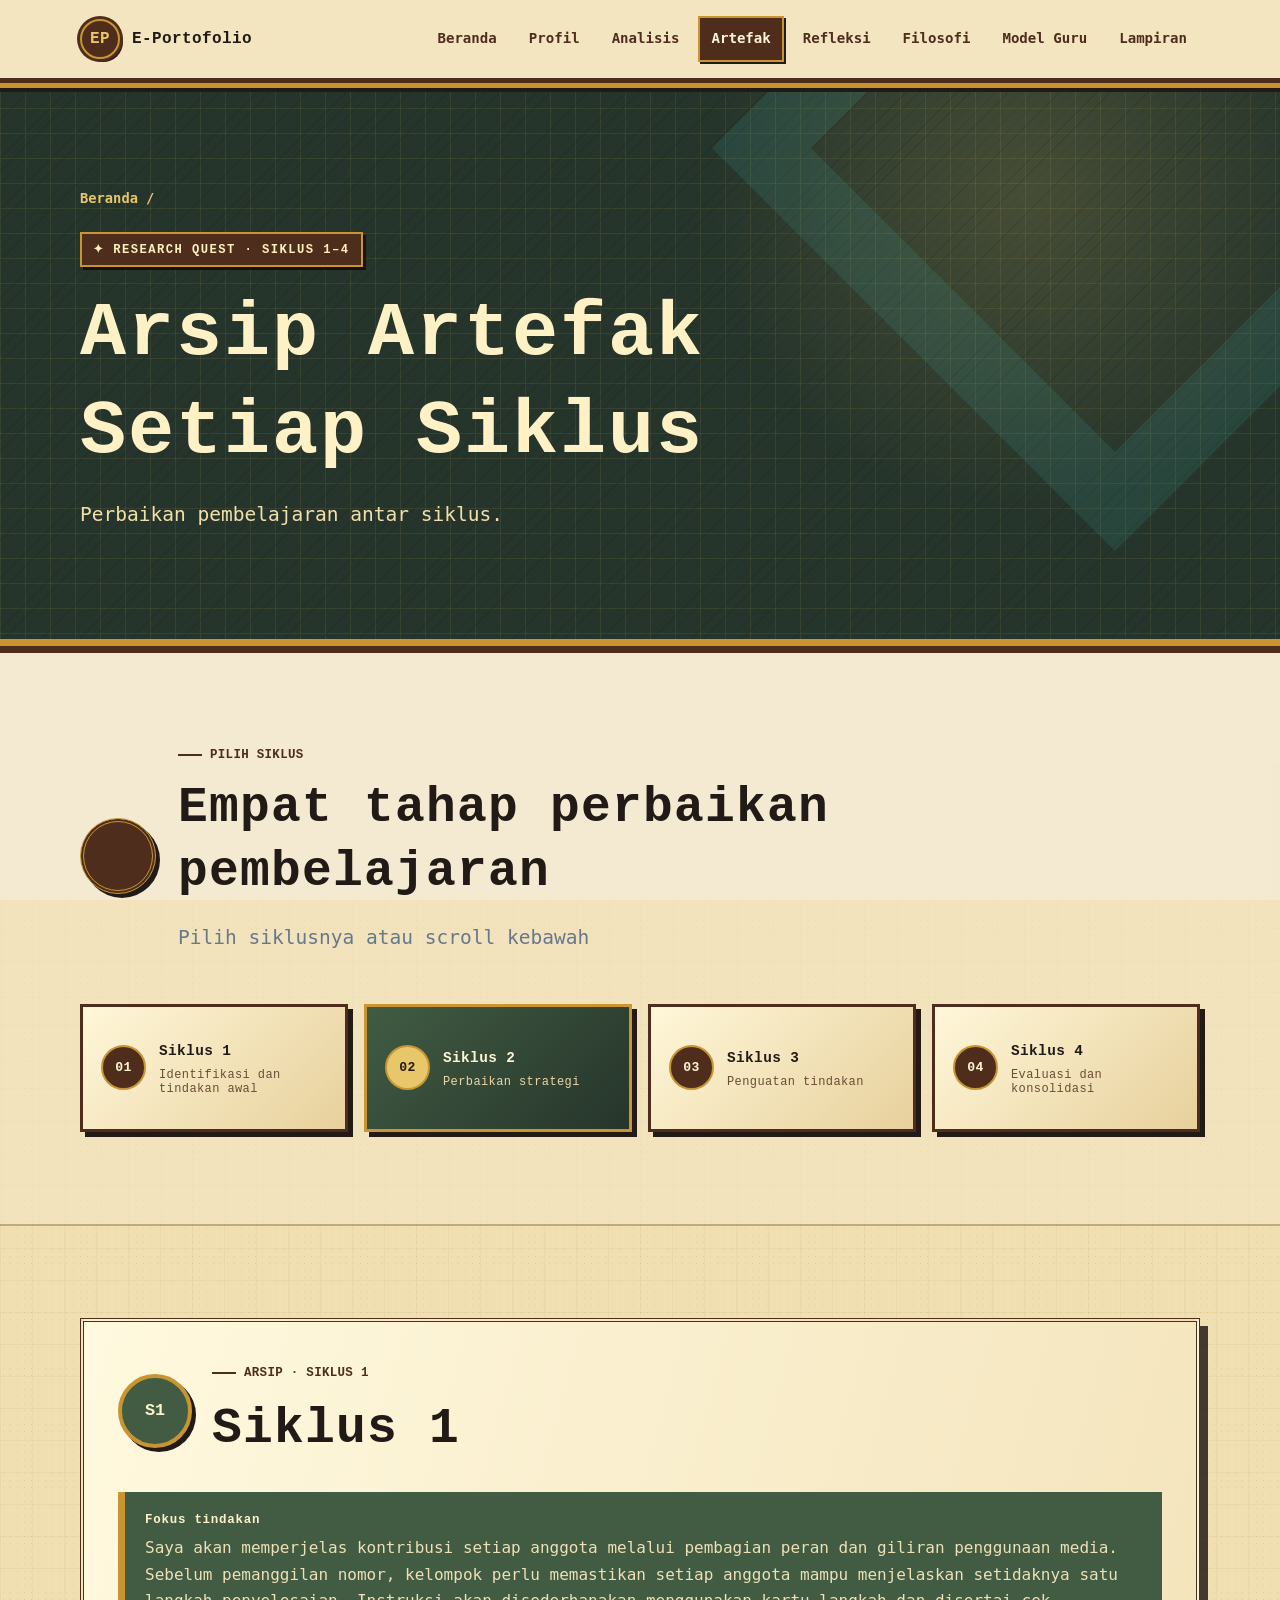
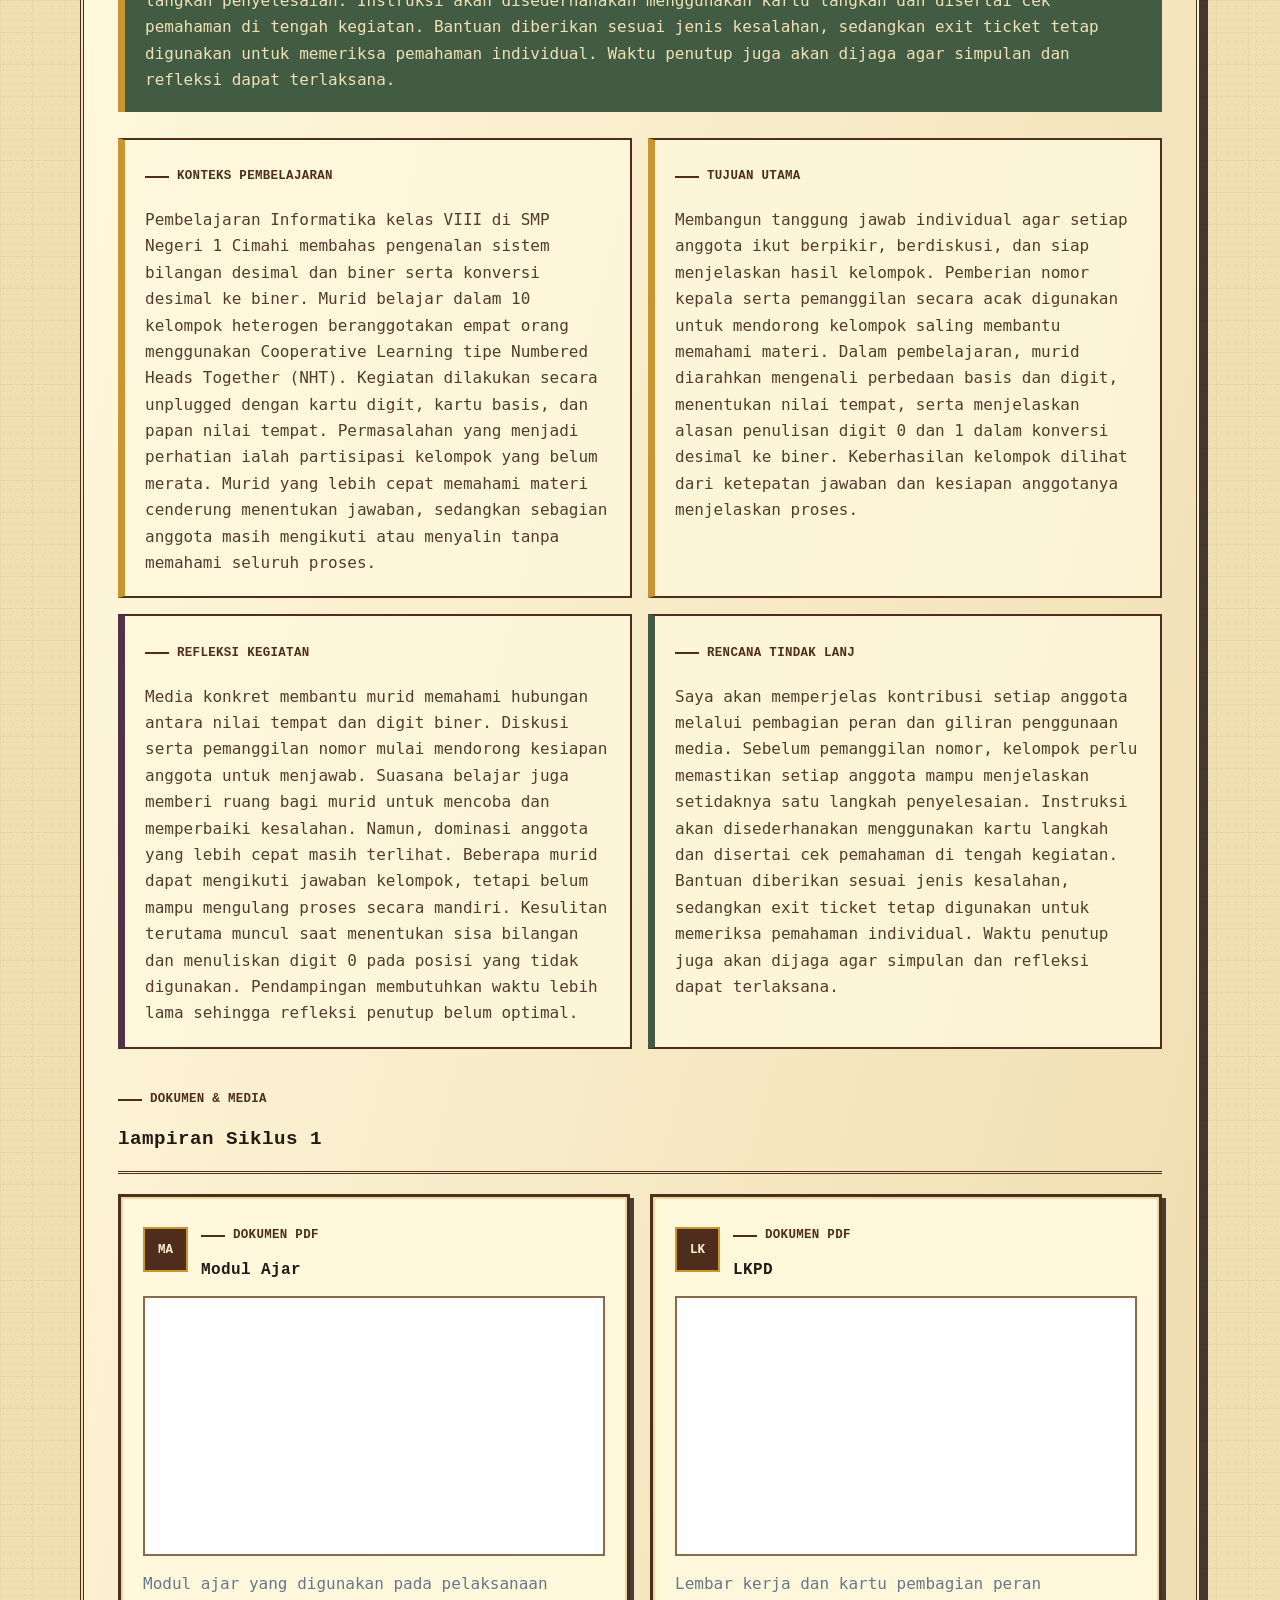
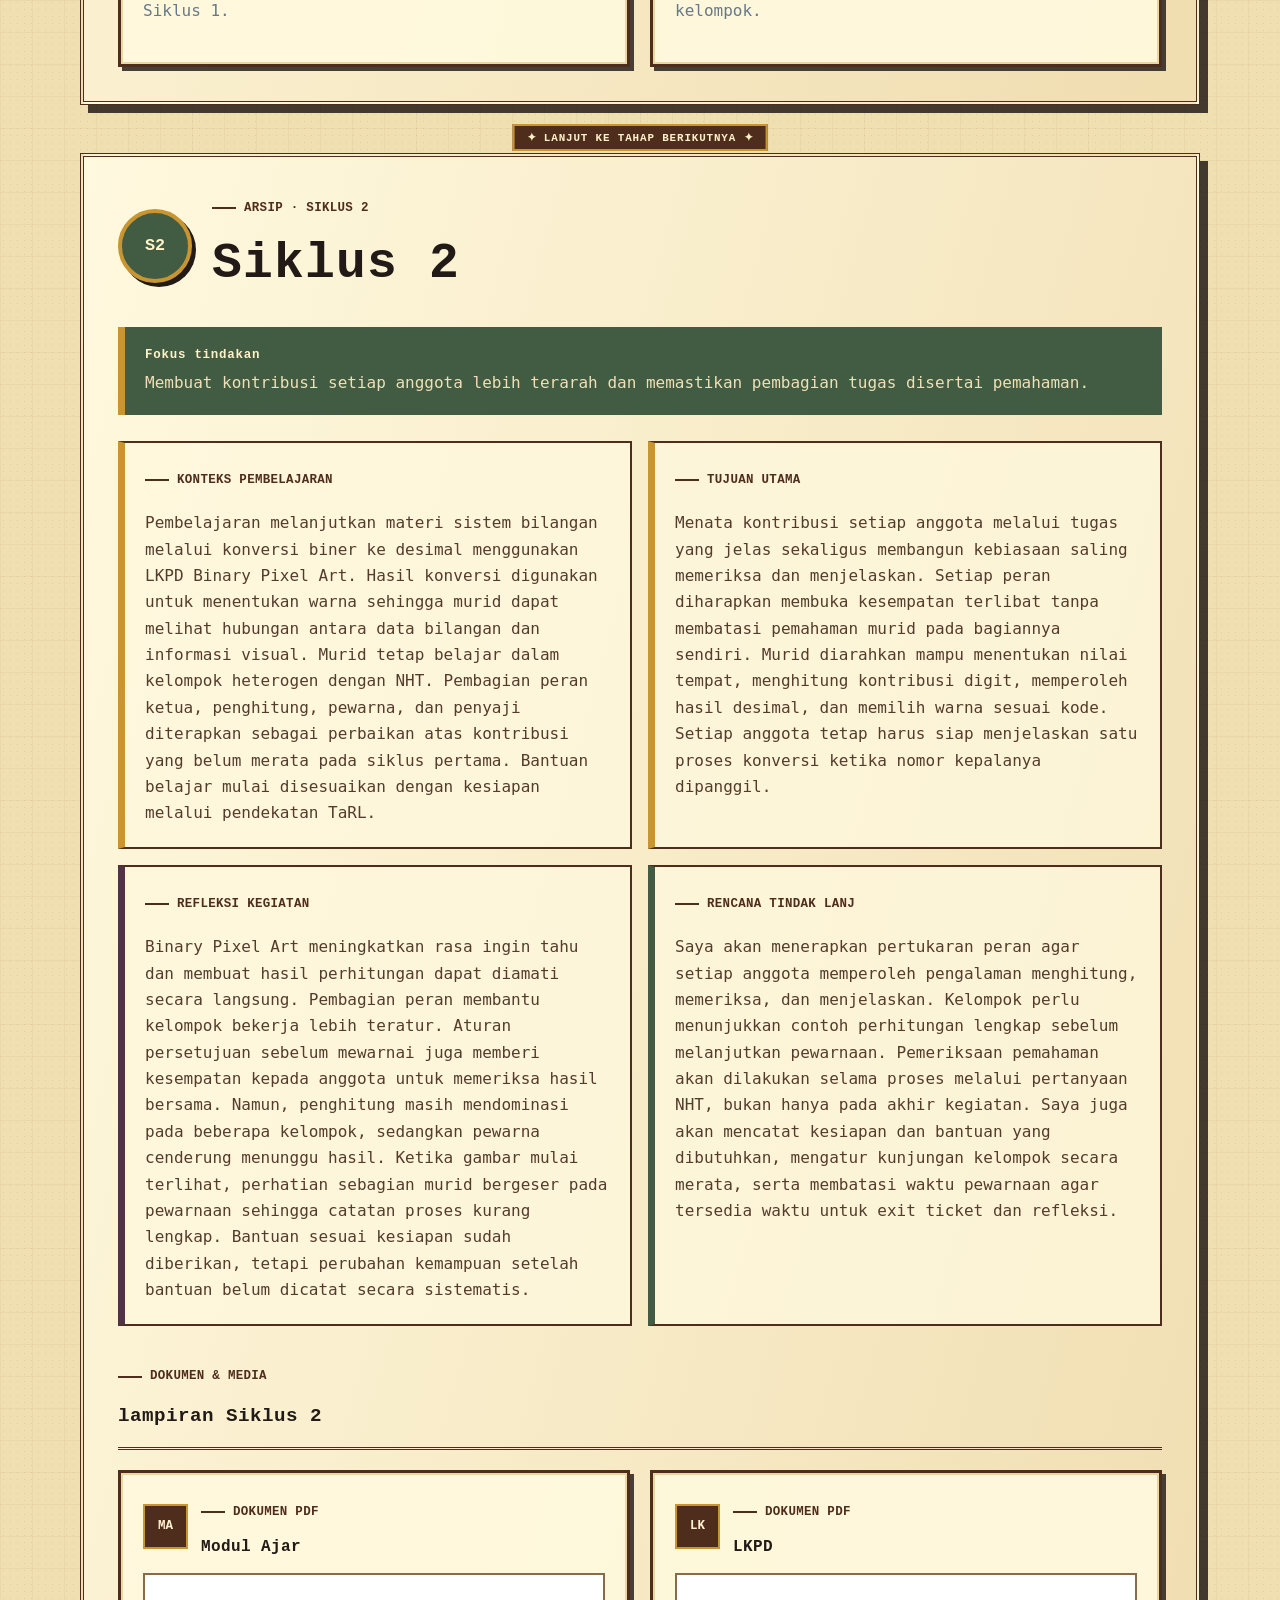
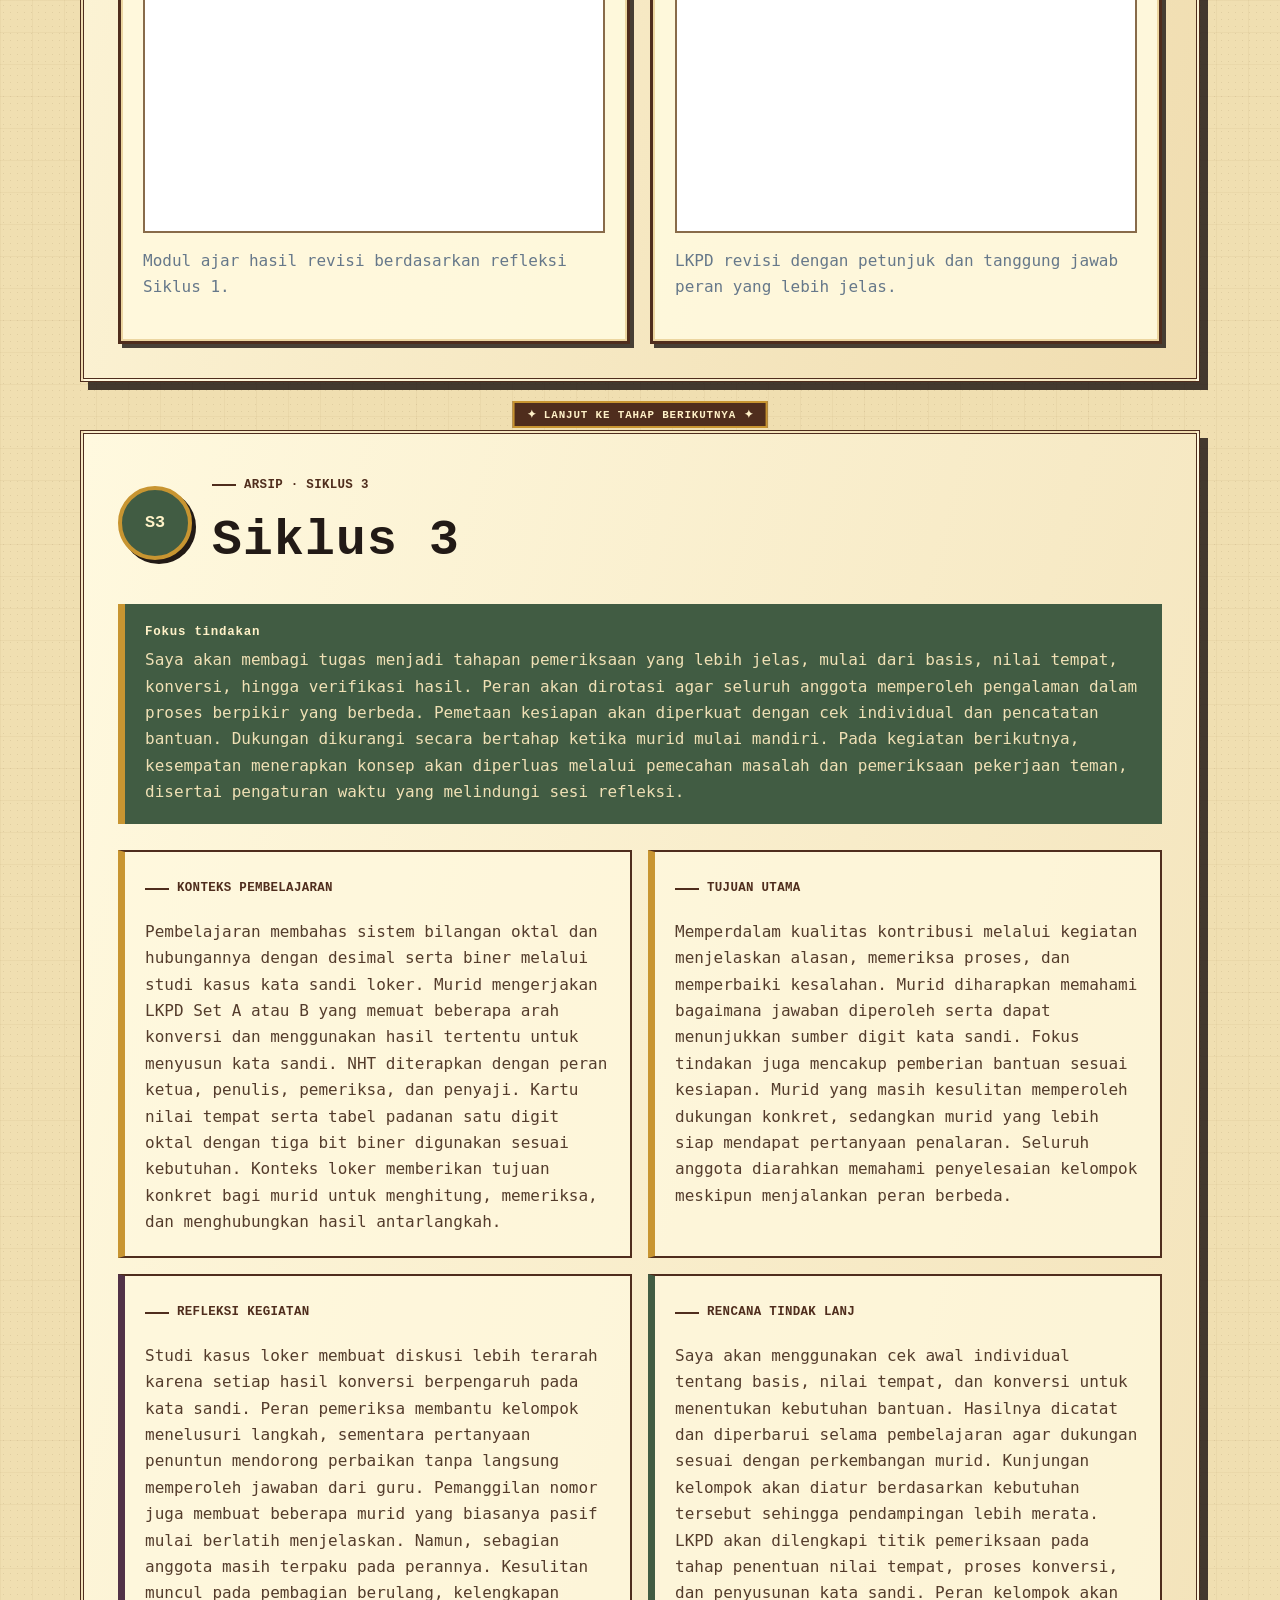
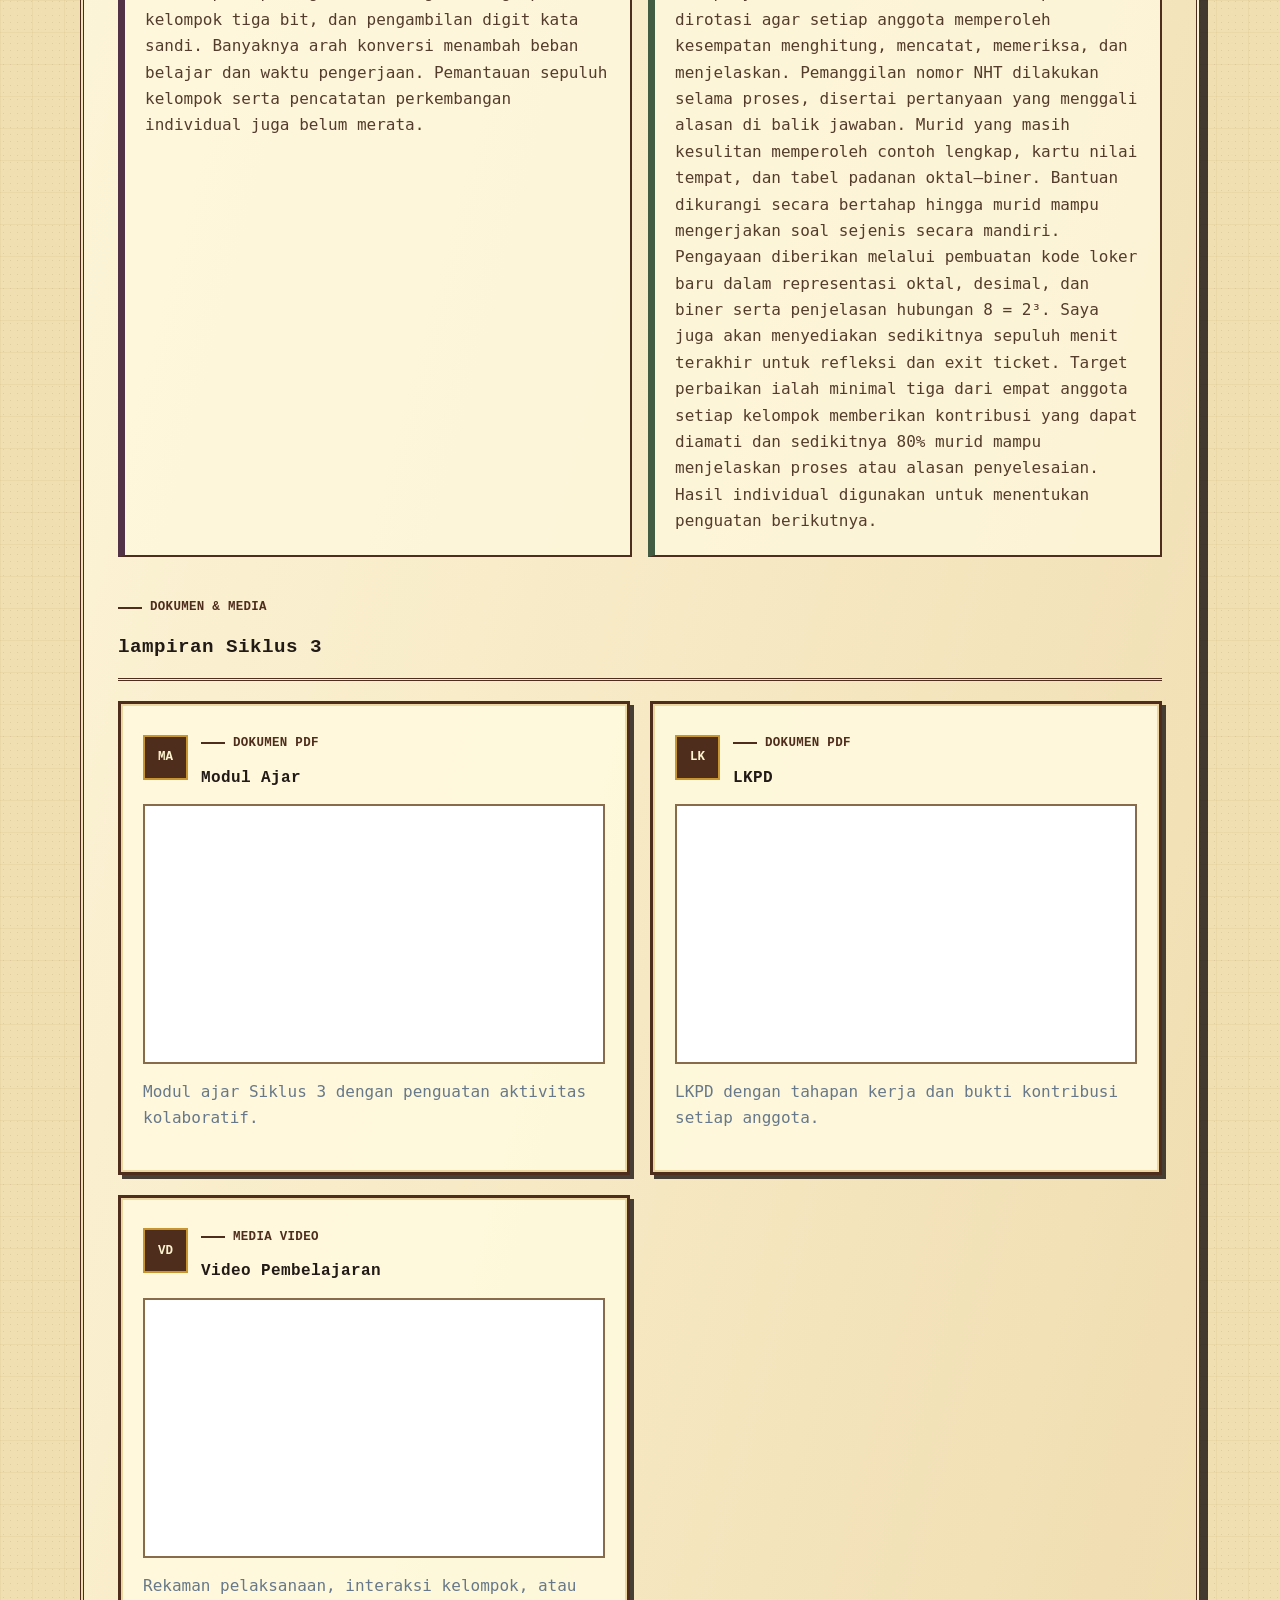
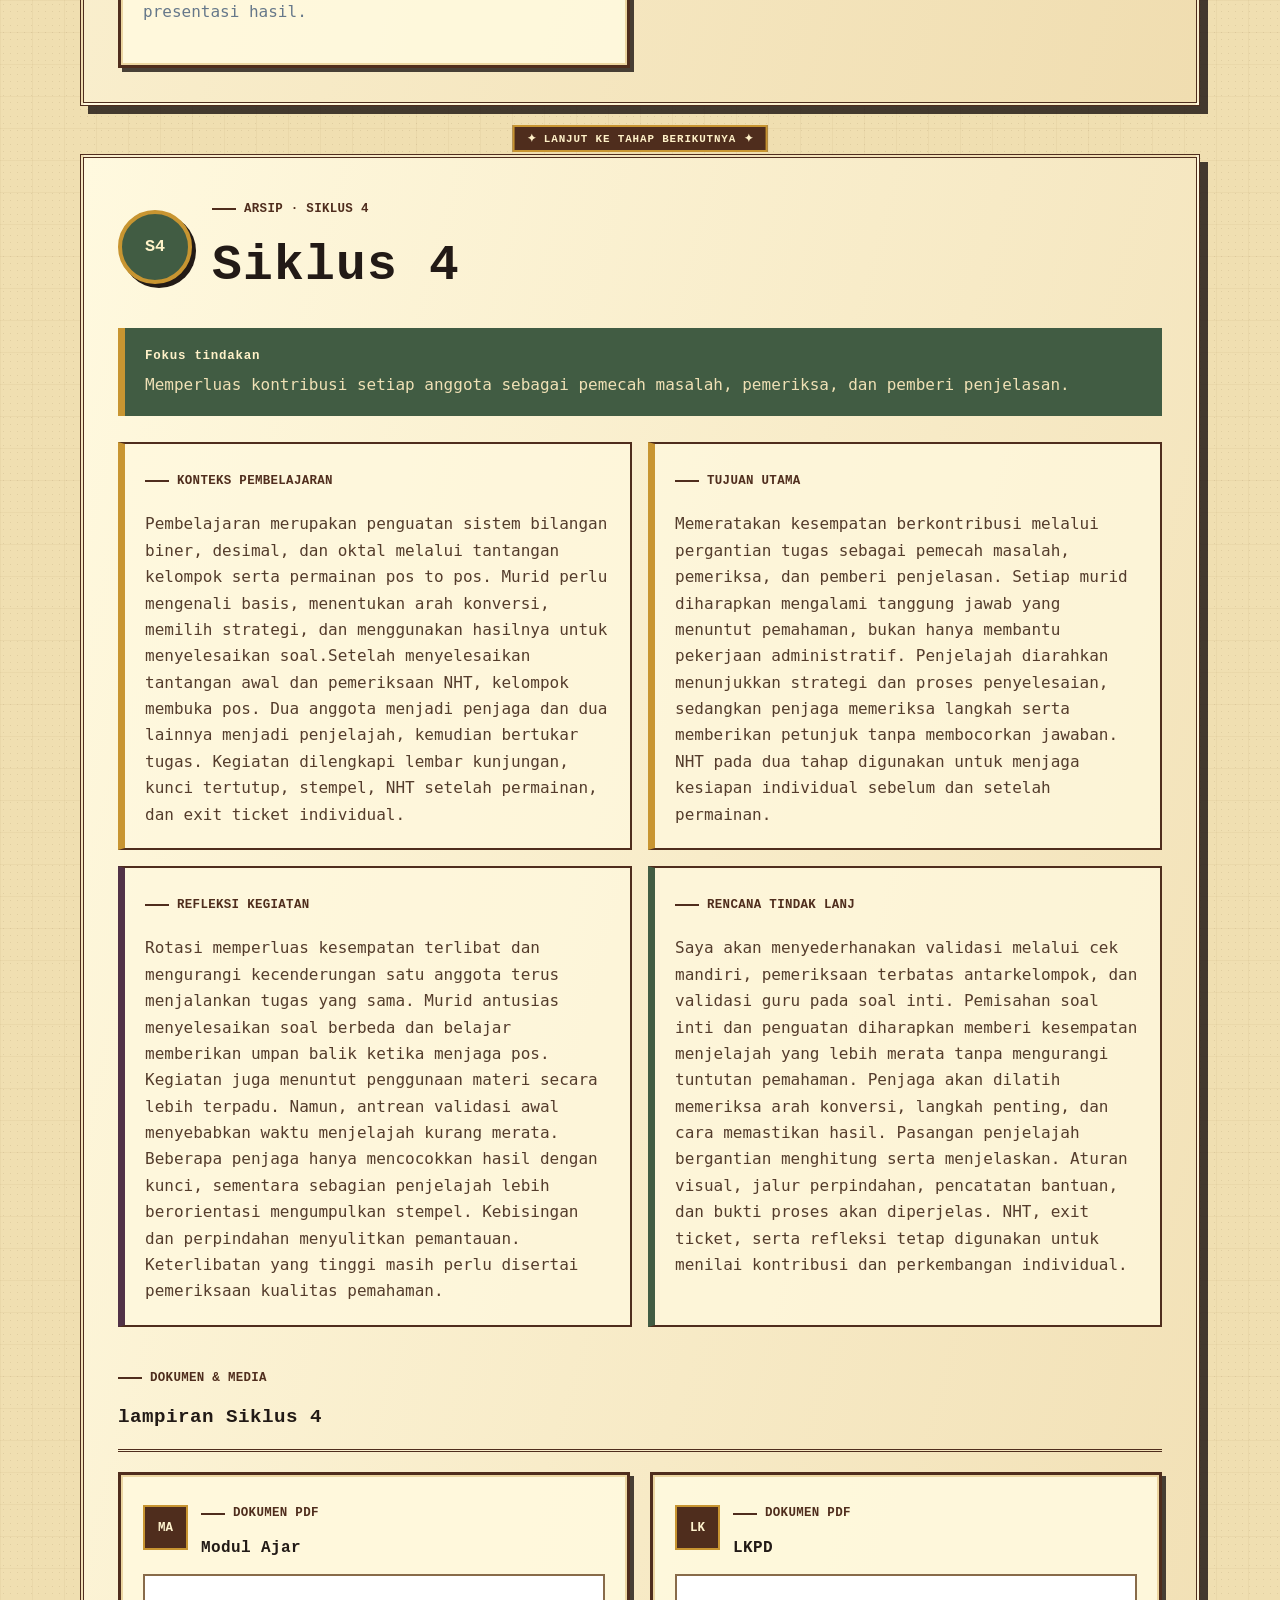
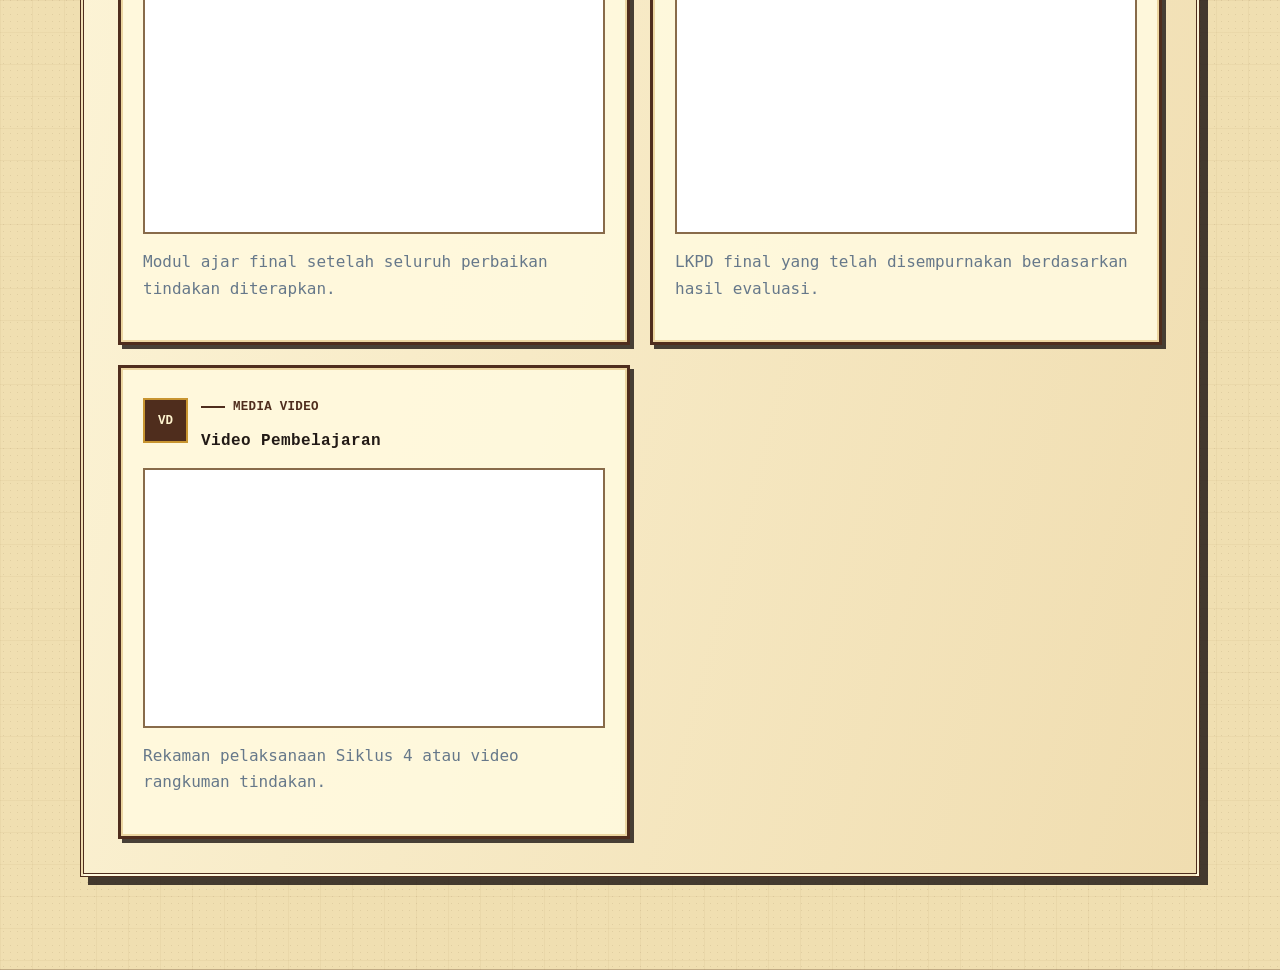
==== commit 8b39ef26: "Add files via upload" ====
--- a/artefak.html
+++ b/artefak.html
@@ -40,5 +40,4 @@
     </div></section>
     <section class="section cycle-content-section"><div class="container"><div id="cycleContent" aria-live="polite"></div></div></section>
   </main>
-  <footer class="site-footer"><div class="container"><div class="footer-grid"><div><a class="brand" href="index.html"><span class="brand-mark">EP</span><span>E-Portofolio</span></a><p>Ruang dokumentasi perjalanan Pendidikan Profesi Guru dan praktik pembelajaran.</p></div><div><h3>Jelajahi</h3><div class="footer-links"><a href="profil.html">Profil</a><a href="artefak.html">Artefak</a><a href="refleksi.html">Refleksi</a></div></div><div><h3>Identitas Guru</h3><div class="footer-links"><a href="filosofi.html">Filosofi</a><a href="model-guru.html">Model Guru</a><a href="lampiran.html">Lampiran</a></div></div></div><div class="copyright">© <span data-year></span> Nama Mahasiswa. E-Portofolio PPG.</div></div></footer>
 </body></html>
